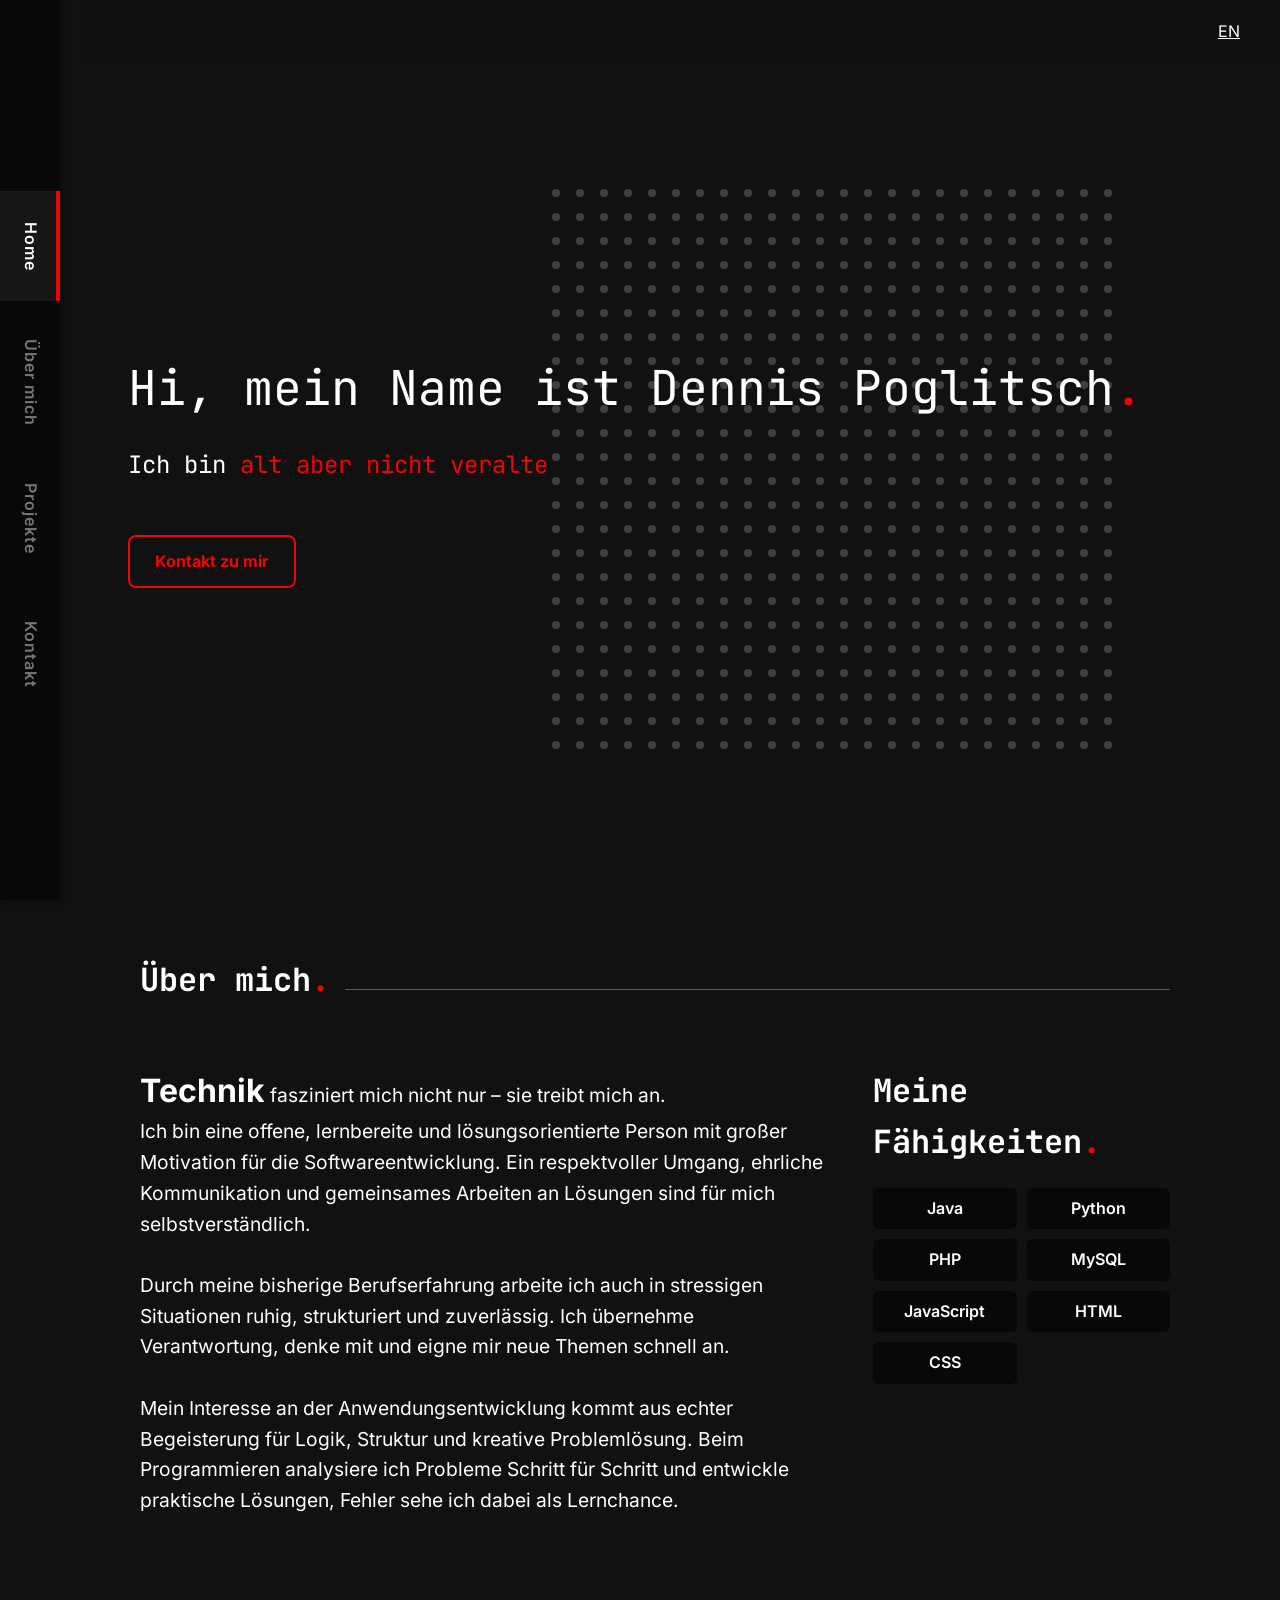
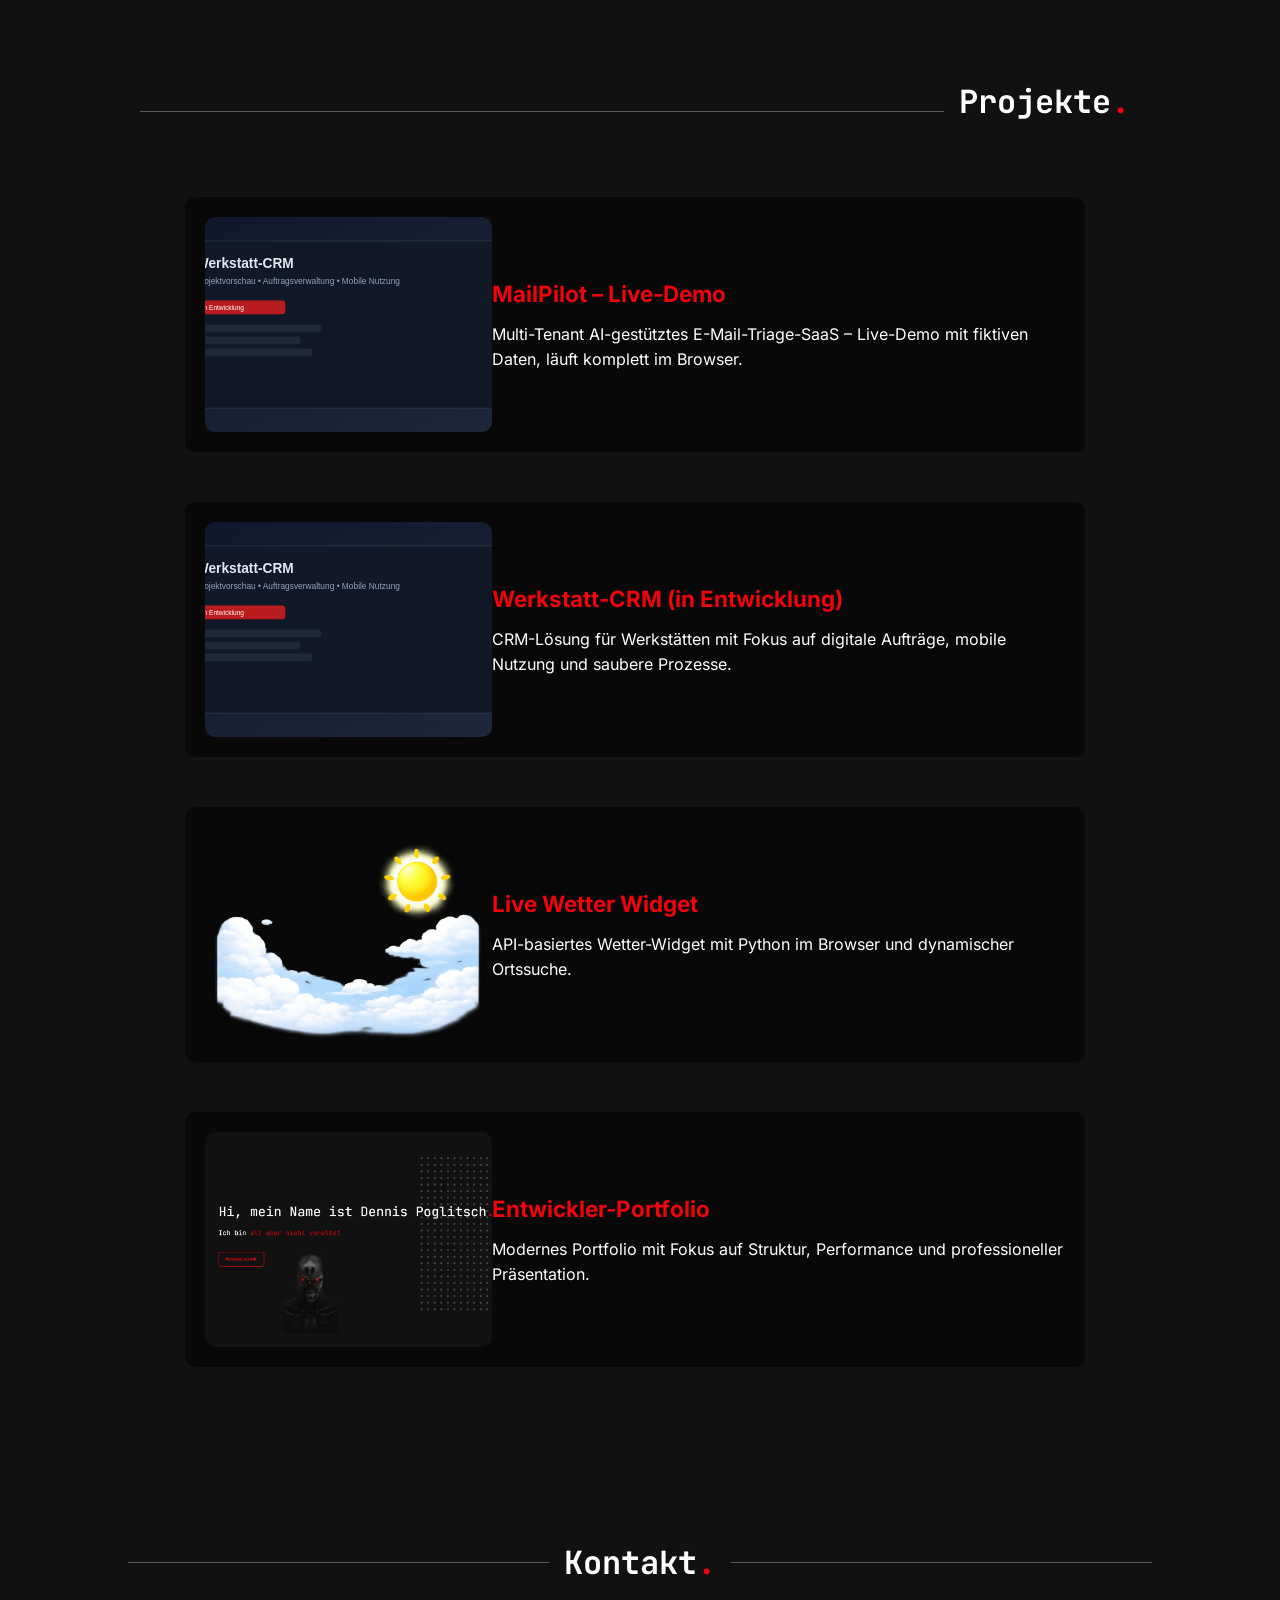
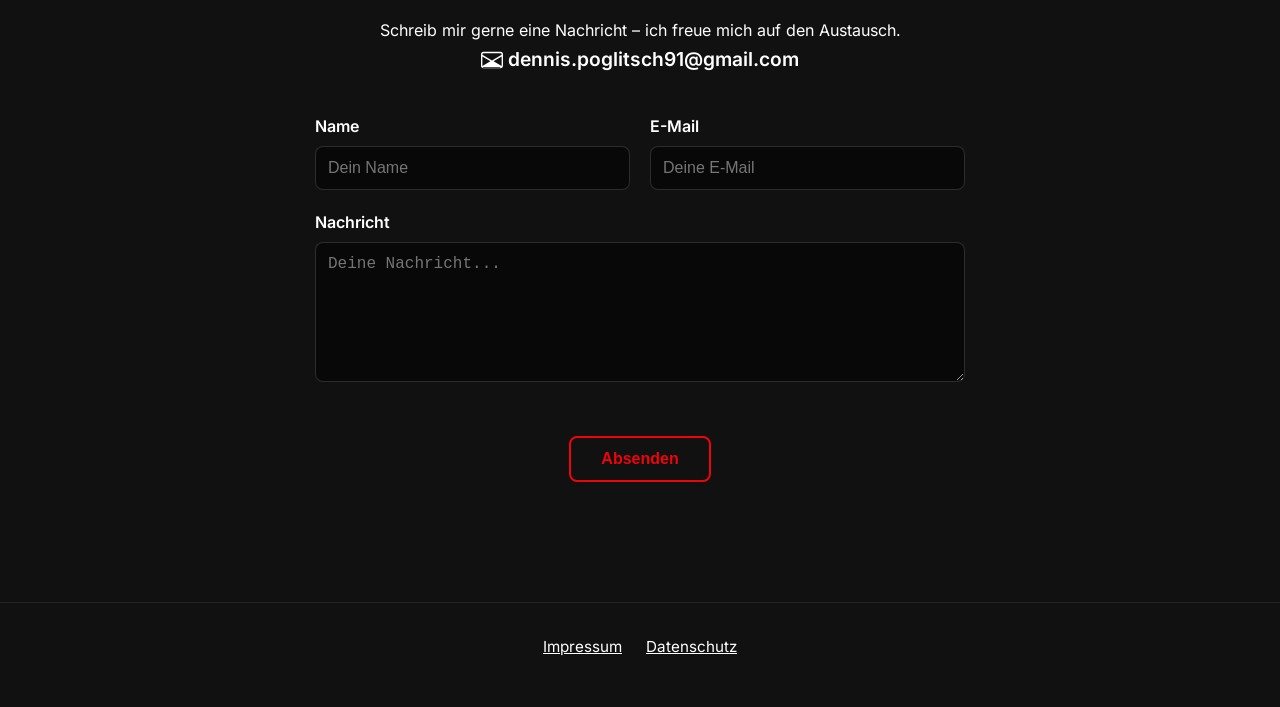
==== index.html @ 295cc100 "Slice 8: Modal-Layout vereinheitlicht" ====
<!DOCTYPE html>
<!-- 🌍 DOCTYPE: Sagt dem Browser "das ist HTML5" -->

<html lang="de">
<!-- lang="de" = Diese Seite ist auf Deutsch (wichtig für Screenreader und SEO) -->

<head>
  <!-- HEAD = Meta-Infos für den Browser (werden nicht angezeigt) -->
  
  <meta charset="UTF-8">
  <!-- charset="UTF-8" = Universal character encoding (supporte alle Sprachen) -->
  
  <meta name="viewport" content="width=device-width, initial-scale=1.0">
  <!-- viewport = responsive Design - Seite passt sich an Bildschirmgröße an -->
  
  <!-- 🎨 CSS STYLESHEET -->
  <link rel="stylesheet" href="style/style.css">
  <!-- Das ist die Haupt-Stylesheet mit Farben, Layout, Animationen -->

  <!-- Performance-Quick-Win: Hero-Bild früh laden (sichtbar above the fold) -->
  <link rel="preload" as="image" href="images/olderbot.webp" type="image/webp">
  
  <!-- 🔤 SCHRIFTEN: Inter + JetBrains Mono werden lokal aus fonts/ geladen
       (@font-face in style/style.css) - kein Abruf bei Google Fonts mehr -->

  <!-- 🐍 PYSCRIPT / PYODIDE: Lädt Python im Browser = weather.py kann hier laufen! -->
  <link rel="stylesheet" href="https://pyscript.net/releases/2024.1.1/core.css">
  <!-- CSS für PyScript UI-Komponenten -->
  
  <script type="module" src="https://pyscript.net/releases/2024.1.1/core.js"></script>
  <!-- Das JavaScript-Framework das Python im Browser kompatibel macht -->
  
  <!-- 📊 GOATCOUNTER: entfernt (Slice D0b) - keine Analytics mehr auf der Seite -->

  <!-- 🌐 PAGE TITLE: Text im Browser-Tab -->
  <title>Dennis Poglitsch | Portfolio</title>
</head>

<body>
  <!-- BODY = der sichtbare Inhalt der Seite -->

  <!-- 📱 NAVIGATIONSLEISTE: Vertikale Navigation mit Links zu Sections -->
  <!-- Jeder Link zeigt auf eine Section mit ID (z.B. #Home → <section id="Home">) -->
  <!-- navObserver.js beobachtet, welche Section gerade sichtbar ist, und färbt den Link rot -->
  <nav class="nav_leiste">
    <a href="#Home" data-i18n="nav-home">Home</a>
    <a href="#Über_mich" data-i18n="nav-about">Über mich</a>
    <a href="#Projekte" data-i18n="nav-projects">Projekte</a>
    <a href="#Kontakt" data-i18n="nav-contact">Kontakt</a>
  </nav>

  <!-- 🎯 MAIN: Der Haupt-Inhalt der Seite -->
  <main>
    <!-- 📋 HEADER: Oben fest (position: fixed) mit optionalen Buttons -->
    <header>
      <div class="header_content">
        <span>
          <!-- Diese Links sind aktuell versteckt (display: none) -->
          <!-- Können später aktiviert werden für GitHub-Link oder Sprachen-Wechsel -->
          <a href="https://github.com/DennisPoglitsch" style="display: none;">Github</a>
          <a id="lang-toggle" href="#">EN</a>
        </span>
      </div>
    </header>

    <!-- 🏠 HOME / HERO SECTION: Start-Seite mit Punkt-Animation, Text und Bild -->
    <section id="Home" class="home_wrapper">
      <!-- Canvas: HTML5-Element für grafische Inhalte -->
      <!-- Hier zeichnet dotgrid.js die interaktiven Punkte und Wellen -->
      <canvas id="dotCanvas" width="600" height="600"></canvas>

      <div class="home_text">
        <!-- Große Überschrift mit reveal-Animation (scroll-Effekt) -->
        <h1 class="reveal">
          <span class="reveal_content">
            <span data-i18n="home-hero">Hi, mein Name ist Dennis Poglitsch</span><span class="punkt_rot">.</span>
            <!-- .punkt_rot = dieser Punkt wird rot eingefärbt mit CSS -->
          </span>
        </h1>

        <!-- Zweite Überschrift mit dynamischem Text (Schreibmaschinen-Effekt) -->
        <h2 class="reveal">
          <span class="reveal_content">
            <span data-i18n="home-prefix">Ich bin </span><span id="typing_text"></span>
            <!-- typing.js schreibt hier verschiedene Wörter rein
                 (alt aber nicht veraltet, Lösungsorientiert, Analytisch, Strukturiert) -->
          </span>
        </h2>

        <!-- Container für Kontakt-Link und Bild -->
        <div id="typing_image_wrapper">
          <!-- Button zum Kontakt-Section springen -->
          <a href="#Kontakt" class="reveal">
            <span class="reveal_content" data-i18n="home-cta">Kontakt zu mir</span>
          </a>

          <!-- Bild: Der Olderbot-Charakter mit Augen-Overlay -->
          <span class="olderbot_container">
            <!-- Haupt-Bild des Olderbot-Characters -->
            <!-- Performance-Quick-Win: WebP statt PNG spart stark Dateigröße bei ähnlicher Qualität -->
            <img id="typing_image" src="images/olderbot.webp" alt="Bild von Olderbot" decoding="async">
            <!-- Overlay für Augen-Animation (wird überlagert) -->
            <img id="olderbot_eyes" src="images/olderbot_augen.png" alt="Bild von Olderbot Augen">
          </span>
        </div>
      </div>
    </section>
    <!-- Über mich Section -->
    <section id="Über_mich" class="über_mich_wrapper">
      <div class="über_mich_inner">
        <div class="über_mich_header_wrapper">
          <h3 class="reveal">
            <span class="reveal_content">
              <span data-i18n="about-header">Über mich</span><span class="punkt_rot">.</span>
            </span>
          </h3>
          <div class="über_mich_line"></div>
        </div>
        <div class="über_mich_text">
          <p class="reveal">
            <span class="reveal_content" data-i18n="about-text">
              <span class="first_word">Technik</span> fasziniert mich nicht nur – sie treibt mich an.<br>
              Ich bin eine offene, lernbereite und lösungsorientierte Person mit großer Motivation für die Softwareentwicklung. 
              Ein respektvoller Umgang, ehrliche Kommunikation und gemeinsames Arbeiten an Lösungen sind für mich selbstverständlich.<br>
              <br>
              Durch meine bisherige Berufserfahrung arbeite ich auch in stressigen Situationen ruhig, strukturiert und zuverlässig. 
              Ich übernehme Verantwortung, denke mit und eigne mir neue Themen schnell an.<br>
              <br>
              Mein Interesse an der Anwendungsentwicklung kommt aus echter Begeisterung für Logik, Struktur und kreative Problemlösung. 
              Beim Programmieren analysiere ich Probleme Schritt für Schritt und entwickle praktische Lösungen, 
              Fehler sehe ich dabei als Lernchance.<br>
              <!--<br>
              Die Ausbildung zum Fachinformatiker für Anwendungsentwicklung ist für mich eine bewusste berufliche Entscheidung. 
              Ich möchte langfristig wachsen, mein Wissen vertiefen und mein Engagement in einem Ausbildungsbetrieb einbringen.-->
            </span>
          </p>
        </div>
        <div class="skills">
          <div class="skills_header">
            <h3><span data-i18n="skills-header">Meine Fähigkeiten</span><span class="punkt_rot">.</span></h3>
          </div>
          <ul>
            <li class="reveal">
              <span class="reveal_content">Java</span>
            </li>
            <li class="reveal">
              <span class="reveal_content">Python</span>
            </li>
            <li class="reveal">
              <span class="reveal_content">PHP</span>
            </li>
            <li class="reveal">
              <span class="reveal_content">MySQL</span>
            </li>
            <li class="reveal">
              <span class="reveal_content">JavaScript</span>
            </li>
            <li class="reveal">
              <span class="reveal_content">HTML</span>
            </li>
            <li class="reveal">
              <span class="reveal_content">CSS</span>
            </li>
          </ul>
        </div>
      </div>
    </section>
    <!-- Projekte Section -->
    <section id="Projekte">
      <div class="projekte_inner">
        <div class="projekte_header_wrapper">
          <h3 class="reveal"><span class="reveal_content"><span data-i18n="projects-header">Projekte</span><span class="punkt_rot">.</span></span></h3>
          <div class="über_mich_line" aria-hidden="true"></div>
        </div>
        <div class="projekte_list_wrapper">
          <div class="projekte_list">
            <!-- MailPilot – AI-gestützte E-Mail-Triage (mit Live-Demo in mailpilot-demo/) -->
            <div class="projekt" data-i18n-desc="project-desc-mailpilot" data-desc="Multi-Tenant AI-gestütztes E-Mail-Triage- und Reply-Drafting-SaaS. Nutzt LLM-Klassifikation und RAG-basierte Antwortgenerierung für intelligentes E-Mail-Management. Live-Demo mit fiktiven Daten (mailpilot-demo/): läuft komplett im Browser, ohne Backend und ohne Server-Anfragen." data-tech="React, Spring Boot, PostgreSQL, OAuth2/IMAP, LLM-Klassifikation, RAG-basierte Antwortgenerierung" data-link="mailpilot-demo/" data-modal-img1="images/mailpilot-demo.webp">
              <div class="projekt_content">
                <div class="reveal">
                  <span class="reveal_content"><img src="images/crm-projekt-placeholder.svg"
                      alt="MailPilot Projektvorschau" width="1280" height="720" loading="lazy" decoding="async"></span>
                </div>
                <div class="projekt_text_wrapper">
                  <h4 class="projekt_titel reveal">
                    <span class="reveal_content" data-i18n="project-mailpilot">MailPilot – Live-Demo</span>
                  </h4>
                  <div class="projekt_beschreibung">
                    <p class="reveal">
                      <span class="reveal_content" data-i18n="project-desc-mailpilot">
                        Multi-Tenant AI-gestütztes E-Mail-Triage-SaaS – Live-Demo mit fiktiven Daten, läuft komplett im Browser.
                      </span>
                    </p>
                  </div>
                </div>
              </div>
            </div>
            
            <!-- Werkstatt-CRM als zweites Projekt -->
            <div class="projekt" data-i18n-desc="project-desc-crm" data-desc="Werkstatt-CRM als reales Praxisprojekt: digitale Auftragserfassung per PDF/Excel, strukturierte Verwaltung von Kunden- und Auftragsdaten, mobil nutzbares Interface und vorbereitete Monitoring-Bausteine für den Betrieb. Geplant mit Java-Backend und auf skalierbarem Hosting-Setup ausgelegt." data-tech="Java, Spring Boot, REST API, SQL, Monitoring, Responsive UI" data-link="" data-modal-img1="images/crm-projekt-placeholder.svg">
              <div class="projekt_content">
                <div class="reveal">
                  <span class="reveal_content"><img src="images/crm-projekt-placeholder.svg"
                      alt="Werkstatt-CRM Projektvorschau"></span>
                </div>
                <div class="projekt_text_wrapper">
                  <h4 class="projekt_titel reveal">
                    <span class="reveal_content" data-i18n="project-crm">Werkstatt-CRM (in Entwicklung)</span>
                  </h4>
                  <div class="projekt_beschreibung">
                    <p class="reveal">
                      <span class="reveal_content" data-i18n="project-desc-crm">
                        CRM-Lösung für Werkstätten mit Fokus auf digitale Aufträge, mobile Nutzung und saubere Prozesse.
                      </span>
                    </p>
                  </div>
                </div>
              </div>
            </div>
            
            <!-- Live Wetter Widget als drittes Projekt -->
            <div class="projekt" data-i18n-desc="project-desc-weather" data-desc="Live-Wetter-Widget mit Python im Browser über PyScript. Wetterdaten werden live über die Open-Meteo APIs (Geocoding + Forecast) geladen und direkt im Modal aktualisiert. Zusätzlich kann der Standort dynamisch gesucht werden, ohne die Seite neu zu laden." data-tech="Python, PyScript, Open-Meteo API, HTML, CSS" data-link="https://open-meteo.com/" data-project="weather" data-modal-img1="images/wetter.webp">
              <div class="projekt_content">
                <div class="reveal">
                  <span class="reveal_content"><img src="images/wetter.webp"
                      alt="Wetter Widget Projekt Screenshot" width="1024" height="1024" loading="lazy" decoding="async"></span>
                </div>
                <div class="projekt_text_wrapper">
                  <h4 class="projekt_titel reveal">
                    <span class="reveal_content" data-i18n="project-weather">Live Wetter Widget</span>
                  </h4>
                  <div class="projekt_beschreibung">
                    <p class="reveal">
                      <span class="reveal_content" data-i18n="project-desc-weather">
                        API-basiertes Wetter-Widget mit Python im Browser und dynamischer Ortssuche.
                      </span>
                    </p>
                  </div>
                </div>
              </div>
            </div>
            
            <!-- Interaktives Portfolio als viertes Projekt -->
            <div class="projekt" data-i18n-desc="project-desc-portfolio" data-desc="Interaktives Entwickler-Portfolio mit klarem Fokus auf Performance, Lesbarkeit und Benutzerführung. Umgesetzt mit modularer Frontend-Architektur, Canvas-Animationen, Scroll-Observer und dynamischem Projekt-Modal. Das Kontaktformular läuft über EmailJS inklusive Spam-Schutz." data-tech="HTML, CSS, JavaScript, EmailJS, UX" data-link="stoerni.github.io" data-modal-img1="images/portfolio.webp">
              <div class="projekt_content">
                <div class="reveal">
                  <span class="reveal_content"><img src="images/portfolio.webp"
                      alt="Entwickler-Portfolio Screenshot" width="1082" height="786" loading="lazy" decoding="async"></span>
                </div>
                <div class="projekt_text_wrapper">
                  <h4 class="projekt_titel reveal">
                    <span class="reveal_content" data-i18n="project-portfolio">Entwickler-Portfolio</span>
                  </h4>
                  <div class="projekt_beschreibung">
                    <p class="reveal">
                      <span class="reveal_content" data-i18n="project-desc-portfolio">
                        Modernes Portfolio mit Fokus auf Struktur, Performance und professioneller Präsentation.
                      </span>
                    </p>
                  </div>
                </div>
              </div>
            </div>
            <!-- Weitere Projekte -->
          </div>
        </div>
      </div>
    </section>
    <!-- Kontakt Section -->
    <section id="Kontakt">
      <div class="kontakt_container">
        <div class="kontakt_header_wrapper">
          <div class="kontakt_line"></div>
          <h3 class="reveal">
            <span class="reveal_content">
              <span data-i18n="contact-header">Kontakt</span><span class="punkt_rot">.</span>
            </span>
          </h3>
          <div class="kontakt_line"></div>
        </div>
        <p class="kontakt_intro reveal">
          <span class="reveal_content" data-i18n="contact-intro">
            Schreib mir gerne eine Nachricht – ich freue mich auf den Austausch.
          </span>
        </p>
        <!-- Email mit Briefsymbol via svg -->
        <div class="reveal">
          <p class="kontakt_email">
            <span class="reveal_content">
              <svg class="email_icon" xmlns="http://www.w3.org/2000/svg" width="22" height="22" fill="currentColor"
                viewBox="0 0 16 16">
                <path
                  d="M0 4a2 2 0 0 1 2-2h12a2 2 0 0 1 2 2v8a2 2 0 0 1-2 2H2a2 2 0 0 1-2-2V4zm2-1a1 1 0 0 0-1 1v.217l7 4.2 7-4.2V4a1 1 0 0 0-1-1H2zm13 2.383l-5.857 3.514L15 12.383V5.383zM1 5.383v7l5.857-3.486L1 5.383zM14.667 13H1.333a.667.667 0 0 0 .667.667h11.334a.667.667 0 0 0 .667-.667z" />
              </svg>
              <a href="mailto:dennis.poglitsch91@gmail.com">dennis.poglitsch91@gmail.com</a>
            </span>
          </p>
        </div>
        <!-- Kontaktformular -->
        <form class="kontakt_formular">
          <div class="honeypot_wrapper">
            <label for="website">Website</label>
            <input type="text" id="website" name="website" tabindex="-1" autocomplete="off">
          </div>
          <div class="formular_reihe">
            <div class="formular_gruppe">
              <label class="reveal" for="kontakt_name"><span class="reveal_content" data-i18n="contact-label-name">Name</span></label>
              <div class="reveal">
                <span class="reveal_content"><input type="text" id="kontakt_name" name="name" autocomplete="name" placeholder="Dein Name" data-i18n-placeholder="contact-placeholder-name"
                    required></span>
              </div>
            </div>
            <div class="formular_gruppe">
              <label class="reveal" for="kontakt_email"><span class="reveal_content" data-i18n="contact-label-email">E-Mail</span></label>
              <div class="reveal">
                <span class="reveal_content"><input type="email" id="kontakt_email" name="email" autocomplete="email"
                    placeholder="Deine E-Mail" data-i18n-placeholder="contact-placeholder-email" required></span>
              </div>
            </div>
          </div>
          <div class="formular_gruppe">
            <label class="reveal" for="kontakt_nachricht"><span class="reveal_content" data-i18n="contact-label-message">Nachricht</span></label>
            <div class="reveal">
              <span class="reveal_content"><textarea id="kontakt_nachricht" name="message"
                  placeholder="Deine Nachricht..." data-i18n-placeholder="contact-placeholder-message" required></textarea></span>
            </div>
            <!-- Erfolgsmeldung dynamisch per JavaScript gesetzt bei änderung der Fehlermeldung liest dies der Screenreader vor -->
            <p class="kontakt_status" aria-live="polite"></p>
          </div>
          <div class="reveal">
            <span class="reveal_content"><button type="submit" class="kontakt_button" data-i18n="contact-submit">Absenden</button></span>
          </div>
        </form>
      </div>
    </section>
  </main>

  <!-- 🔗 FOOTER: Links zu den Rechtsseiten (Impressum / Datenschutz) -->
  <footer class="site_footer">
    <a href="impressum.html" data-i18n="footer-imprint">Impressum</a>
    <a href="datenschutz.html" data-i18n="footer-privacy">Datenschutz</a>
  </footer>

  <!-- 🎬 MODAL: Popup-Fenster für Projekt-Details -->
  <!-- Wird von modal.js geöffnet/geschlossen wenn Projekte geklickt werden -->
  <div id="projectModal" class="modal" aria-hidden="true">
    <!-- Schwarzer Hintergrund (Backdrop) - kann geklickt werden zum Schließen -->
    <div class="modal_backdrop" data-modal-close></div>

    <!-- Der eigentliche Modal-Inhalt (Popup-Box) -->
    <div class="modal_content" role="dialog" aria-modal="true" aria-labelledby="modalTitle">
      <!-- Close-Button mit × Symbol -->
      <button class="modal_close" aria-label="Schließen" data-modal-close data-i18n-aria-label="modal-close">×</button>

      <!-- Projekt-Titel (wird von modal.js dynamisch gesetzt) -->
      <h3 id="modalTitle" data-i18n="modal-title-fallback">Titel</h3>

      <!-- Bild-Galerie (mehrere Projekt-Bilder) -->
      <div id="modalGallery" class="modal_gallery"></div>
      <!-- modal.js füllt das mit Bildern basierend auf data-Attributen der Projekt-Cards -->

      <!-- 🌤️ Wetter-Widget (nur sichtbar für Weather-Projekt!) -->
      <div id="weather_container" style="display:none;"></div>
      <!-- modal.js zeigt diesen Container nur wenn project="weather" ist -->
      <!-- weather.py füllt das mit einem Live-Wetter-Widget mit Suche -->

      <!-- Projekt-Beschreibung -->
      <p id="modalDesc" data-i18n="modal-desc-fallback">Beschreibung</p>

      <!-- Tech-Badges (z.B. "HTML", "CSS", "JavaScript") -->
      <div id="modalTech" class="modal_tech" aria-hidden="true"></div>
      <!-- modal.js erzeugt die einzelnen Tech-Badges basierend auf data-tech Attribut -->

      <!-- Links / Aktionen (z.B. "Live ansehen" Button) -->
      <div id="modalLinks" class="modal_links" aria-hidden="true"></div>
      <!-- modal.js erstellt hier den externen Link-Button basierend auf data-link Attribut -->
    </div>
  </div>
  <!-- 📧 EMAILJS LIBRARY: Für das Kontaktformular ohne eigenen Email-Server -->
  <!-- EmailJS ermöglicht es, dass Emails direkt vom Browser versendet werden -->
  <!-- Ohne EmailJS müsste man einen eigenen Server bauen -->
  <!-- EmailJS v4 (Browser SDK) - LOKAL ausgeliefert statt über jsDelivr/CDN.
       Version: @emailjs/browser 4.4.1 (dist/email.min.js)
       Lizenz: BSD 3-Clause -> js/vendor/emailjs-LICENSE.txt
       Update: npm pack @emailjs/browser@<version> und dist/email.min.js ersetzen -->
  <script src="js/vendor/email.min.js"></script>
  
  <!-- 🚀 MAIN.JS EINBINDEN: Das ist das Koordinations-Zentrum! -->
  <!-- type="module" = ES6 Modules (modernes JavaScript mit import/export) -->
  <!-- Alle anderen JS-Dateien werden von main.js importiert und koordiniert -->
  <script src="js/main.js" type="module"></script>
  
  <!-- 🐍 WEATHER.PY EINBINDEN: Python-Code der im Browser lädt und läuft -->
  <!-- <py-script> = PyScript-Tag zum Laden von Python-Dateien -->
  <!-- Dadurch kann weather.py die Funktion loadWeatherFromPython bereitstellen -->
  <py-script src="python/weather.py"></py-script>
</body>

</html>
---- style/style.css ----
/* =========================================================
   🔤 SCHRIFTEN (lokal gehostet, kein Google-Fonts-Abruf)
   Quelle: @fontsource/inter 5.3.0 + @fontsource/jetbrains-mono 5.3.0
   (npm-Pakete nur zum Herunterladen, keine Build-Toolchain im Projekt)
   Zeichensatz: latin (deckt deutsche Umlaute ä ö ü ß und € ab)
   Lizenz: SIL Open Font License 1.1 -> fonts/OFL-Inter.txt,
           fonts/OFL-JetBrainsMono.txt
   ========================================================= */

/* Inter = lesbare Schrift für Haupt-Text (Gewichte 300/400/600/700) */
@font-face {
  font-family: 'Inter';
  font-style: normal;
  font-display: swap;
  font-weight: 300;
  src: url(../fonts/inter-latin-300-normal.woff2) format('woff2');
  unicode-range: U+0000-00FF, U+0131, U+0152-0153, U+02BB-02BC, U+02C6, U+02DA, U+02DC, U+0304, U+0308, U+0329, U+2000-206F, U+20AC, U+2122, U+2191, U+2193, U+2212, U+2215, U+FEFF, U+FFFD;
}

@font-face {
  font-family: 'Inter';
  font-style: normal;
  font-display: swap;
  font-weight: 400;
  src: url(../fonts/inter-latin-400-normal.woff2) format('woff2');
  unicode-range: U+0000-00FF, U+0131, U+0152-0153, U+02BB-02BC, U+02C6, U+02DA, U+02DC, U+0304, U+0308, U+0329, U+2000-206F, U+20AC, U+2122, U+2191, U+2193, U+2212, U+2215, U+FEFF, U+FFFD;
}

@font-face {
  font-family: 'Inter';
  font-style: normal;
  font-display: swap;
  font-weight: 600;
  src: url(../fonts/inter-latin-600-normal.woff2) format('woff2');
  unicode-range: U+0000-00FF, U+0131, U+0152-0153, U+02BB-02BC, U+02C6, U+02DA, U+02DC, U+0304, U+0308, U+0329, U+2000-206F, U+20AC, U+2122, U+2191, U+2193, U+2212, U+2215, U+FEFF, U+FFFD;
}

@font-face {
  font-family: 'Inter';
  font-style: normal;
  font-display: swap;
  font-weight: 700;
  src: url(../fonts/inter-latin-700-normal.woff2) format('woff2');
  unicode-range: U+0000-00FF, U+0131, U+0152-0153, U+02BB-02BC, U+02C6, U+02DA, U+02DC, U+0304, U+0308, U+0329, U+2000-206F, U+20AC, U+2122, U+2191, U+2193, U+2212, U+2215, U+FEFF, U+FFFD;
}

/* JetBrains Mono = Monospace-Font für Code-Look (Gewichte 300/400/600/700) */
@font-face {
  font-family: 'JetBrains Mono';
  font-style: normal;
  font-display: swap;
  font-weight: 300;
  src: url(../fonts/jetbrains-mono-latin-300-normal.woff2) format('woff2');
  unicode-range: U+0000-00FF, U+0131, U+0152-0153, U+02BB-02BC, U+02C6, U+02DA, U+02DC, U+0304, U+0308, U+0329, U+2000-206F, U+20AC, U+2122, U+2191, U+2193, U+2212, U+2215, U+FEFF, U+FFFD;
}

@font-face {
  font-family: 'JetBrains Mono';
  font-style: normal;
  font-display: swap;
  font-weight: 400;
  src: url(../fonts/jetbrains-mono-latin-400-normal.woff2) format('woff2');
  unicode-range: U+0000-00FF, U+0131, U+0152-0153, U+02BB-02BC, U+02C6, U+02DA, U+02DC, U+0304, U+0308, U+0329, U+2000-206F, U+20AC, U+2122, U+2191, U+2193, U+2212, U+2215, U+FEFF, U+FFFD;
}

@font-face {
  font-family: 'JetBrains Mono';
  font-style: normal;
  font-display: swap;
  font-weight: 600;
  src: url(../fonts/jetbrains-mono-latin-600-normal.woff2) format('woff2');
  unicode-range: U+0000-00FF, U+0131, U+0152-0153, U+02BB-02BC, U+02C6, U+02DA, U+02DC, U+0304, U+0308, U+0329, U+2000-206F, U+20AC, U+2122, U+2191, U+2193, U+2212, U+2215, U+FEFF, U+FFFD;
}

@font-face {
  font-family: 'JetBrains Mono';
  font-style: normal;
  font-display: swap;
  font-weight: 700;
  src: url(../fonts/jetbrains-mono-latin-700-normal.woff2) format('woff2');
  unicode-range: U+0000-00FF, U+0131, U+0152-0153, U+02BB-02BC, U+02C6, U+02DA, U+02DC, U+0304, U+0308, U+0329, U+2000-206F, U+20AC, U+2122, U+2191, U+2193, U+2212, U+2215, U+FEFF, U+FFFD;
}

/* =========================================================
   🔄 RESET: Alle HTML-Elemente zurücksetzen
   
   Warum? Browser haben Standard-Margin/Padding die oft störend sind.
   Mit RESET fangen wir sauber an mit margin=0, padding=0
   ========================================================= */

* {
  /* * = ALLE HTML-Elemente (universeller Selector) */
  
  margin: 0;
  /* Außenabstand entfernen (Abstand zu anderen Elementen) */
  
  padding: 0;
  /* Innenabstand entfernen (Abstand zwischen Rand und Inhalt) */
  
  box-sizing: border-box;
  /* width = INKLUSIVE Border + Padding (nicht extra groß) */
  /* Das macht Layout berechenbar */
}

/* 🖱️ SELECTION: Wenn Text markiert (mit Maus gezogen) wird */
::selection,
::-moz-selection {
  /* ::selection = Standard, ::-moz-selection = nur Firefox */
  
  background: var(--color_accent);
  /* Hintergrund-Farbe = rot (--color_accent) */
  
  color: #ffffff;
  /* Text-Farbe = weiß */ 
}

/* =========================================================
   💾 CSS-VARIABLEN (Custom Properties)
   
   Diese Werte werden überall verwendet - so änderst du schnell z.B. alle Farben!
   Statt Farbe "rgba(238,4,10,1)" überall zu schreiben, schreibt man einfach var(--color_accent)
   ========================================================= */

:root {
  /* :root = "Dokumenten-Wurzel" (das oberste CSS-Element) */
  /* Variablen hier sind GLOBAL verfügbar für die ganze Seite */

  /* 🔤 FONTS */
  --font_body: 'Inter', sans-serif;
  /* Für Body-Text: Inter Font (lesbar, modern) */
  
  --font_heading: 'JetBrains Mono', monospace;
  /* Für Überschriften: JetBrains Mono (Code-Look, monospace = alle Buchstaben gleich breit) */

  /* 🎨 FARBEN */
  --color_accent: rgba(238, 4, 10, 1);
  /* Akzent-Farbe = ROT - wird überall für Highlights verwendet */
  /* rgba(238, 4, 10, 1) = RGB Rot (238,4,10) + Alpha 1 = volle Sichtbarkeit */

  --color_text: #ffffff;
  /* Standard-Text-Farbe = WEISS */

  --color_bg: rgba(17, 17, 17, 1);
  /* Hintergrund-Farbe = fast schwarz (dunkelgrau #111111) */

  --color_nav: rgba(8, 8, 8, 1);
  /* Navigation + Element-Hintergründe = noch dunkler (#080808) */
}

/* =========================================================
   🎯 GRUNDLAYOUT: Standard-Einstellungen für das ganze Layout
   ========================================================= */

body {
  /* <body> = das oberste sichtbare Element */
  
  font-family: var(--font_body);
  /* Schrift überall = Inter Font (definiert in :root) */
  
  background-color: var(--color_bg);
  /* Hintergrund = dunkelgrau (#111111) */
  
  color: var(--color_text);
  /* Standard Text-Farbe = Weiß */
  
  line-height: 1.6;
  /* Zeilenabstand = 1.6 * Schriftgröße = luftig, lesbar */
  /* 1.0 = eng, 2.0 = sehr luftig */
}

/* 🏷️ ALLE ÜBERSCHRIFTEN */
h1,
h2,
h3 {
  /* Diese Regel gilt für alle h1, h2, h3 Tags */
  
  font-family: var(--font_heading);
  /* Überschriften in Monospace-Font (Code-Look) */
  
  margin-bottom: 20px;
  /* 20px Abstand UNTER der Überschrift (zu nächstem Element) */
}

/* 📌 H1: Größte Überschrift */
h1 {
  font-size: 3rem;
  /* 3rem = 3*16px = 48px Schriftgröße (sehr groß für Hero-Titel) */
  /* rem = relative size (immer relativ zu root font-size) */
}

/* 📌 H2: Mittlere Überschrift (mit roter Akzent-Farbe) */
h2 {
  font-size: 1.5rem;
  /* 1.5rem = 24px Schriftgröße */
  
  color: var(--color_accent);
  /* Farbe = ROT */
}

/* 📌 H3: Kleine Überschrift */
h3 {
  font-size: 2rem;
  /* 2rem = 32px Schriftgröße */
  
  display: inline-block;
  /* inline-block = nimmt nur so viel Breite wie nötig (nicht ganze Zeile) */
  /* So können wir daneben eine Linie zeichnen */
}

/* =========================================================
   📱 NAVIGATION: Vertikale Menü-Leiste auf der linken Seite
   ========================================================= */

.nav_leiste {
  /* Die Haupt-Navigation Container */
  
  position: fixed;
  /* fixed = immer an gleicher Position (auch beim Scrollen sichtbar) */
  
  inset: 0 auto 0 0;
  /* Top=0, Right=auto, Bottom=0, Left=0 = linke Seite (ganzer Bildschirm Höhe) */
  
  width: 60px;
  /* Breite der Nav-Leiste = 60 Pixel breit */
  
  background: rgba(8, 8, 8, 0.9);
  /* Fast schwarzer Hintergrund, etwas transparent (0.9 = 90% opak) */
  
  padding: 20px 0;
  /* 20px Abstand oben/unten, 0px links/rechts */
  
  display: flex;
  justify-content: center;
  /* flex + justify-content = Inhalt zentriert (horizontal) */
  
  z-index: 150;
  /* Z-Index = Ebene (150 = über dem Inhalt, aber unter Modal) */
  /* Höhere Zahl = weiter vorne */
  
  box-shadow: 2px 0 8px rgba(0, 0, 0, 0.45);
  /* Schatten: 2px rechts, 0px unten, 8px blur, schwarze Farbe */
  /* Das gibt der Nav Tiefe */
}

/* 📋 NAV Container */
nav {
  /* Das <nav> Element */
  
  display: flex;
  flex-direction: column;
  /* Flex-Richtung = vertikal (oben/unten) statt horizontal */
  
  gap: 26px;
  /* Abstand zwischen den Links = 26 Pixel */
  /* "gap" ist viel besser als margin! */
  
  width: 100%;
}

/* 🔗 NAV Links (Home, Über mich, Projekte, Kontakt) */
nav a {
  /* Jeder Link in der Navigation */
  
  writing-mode: vertical-rl;
  /* vertical-rl = Text wird vertikal geschrieben, von rechts nach links */
  /* Das ist warum die Text "Home" vertikal aussehen! */
  
  color: rgba(255, 255, 255, 0.45);
  /* Weiß, aber nur 45% sichtbar = sehr fade, subtil */
  
  text-decoration: none;
  /* Kein Underline wie normale Links */
  
  font-weight: 600;
  /* 600 = semi-bold (nicht fett, aber dicker als normal) */
  
  letter-spacing: 1px;
  /* Buchstaben-Abstand = 1 Pixel (wirkt "gespacer") */
  
  padding: 10px 6px;
  /* Inneabstand: 10px oben/unten, 6px links/rechts */
  
  height: 110px;
  /* Höhe = 110px (damit der Link größer ist) */
  
  display: flex;
  align-items: center;
  justify-content: center;
  /* Flex = Text wird in der Mitte des Platzes positioniert */
  
  transition: color 0.22s, background 0.22s;
  /* Transition = Farb-Änderung soll 0.22s dauern (nicht instant) */
  /* Macht die Hover-Effekte smooth */
}

/* 🎯 NAV Hover + Active (wenn Maus drüber / Section sichtbar) */
nav a:hover,
nav a.active {
  /* Wenn Maus über Link (hover) ODER navObserver setzt die .active Klasse */
  
  color: var(--color_text);
  /* Farbe wird zu vollständig weiß (nicht mehr fade) */
  
  background: rgba(255, 255, 255, 0.04);
  /* Hintergrund wird leicht heller (weiß mit 4% opacity) */
  
  box-shadow: inset -4px 0 0 var(--color_accent);
  /* inset = innere Schatten (nicht außen) */
  /* -4px 0 0 = 4px LINKS ein rotes Linie, 0px unten, 0px blur */
  /* Das ist die rote Markierung! */
}

/* 🟥 NAV Active: Noch etwas heller Background */
nav a.active {
  /* Nur wenn .active Klasse gesetzt ist */
  
  background: rgba(255, 255, 255, 0.06);
  /* Ein Tick heller als hover (6% statt 4%) */
}

/* =========================================================
   📋 HEADER – "Glass Morphism" Design
   
   Das ist die obere Leiste (oben fest, halb-transparent mit Blur)
   ========================================================= */

header {
  /* Das <header> Element = die Top-Leiste */
  
  position: fixed;
  /* fixed = bleibt oben auch beim Scrollen */
  
  top: 0;
  left: 80px;
  /* Top-Links Position: 0px oben, 80px von links
     (80px weil die Nav-Leiste 60px breit ist + margin) */
  
  width: calc(100% - 80px);
  /* Breite = Fenster-Breite MINUS 80px (für die Nav-Leiste Platz machen) */
  /* calc() = CSS kann damit rechnen */
  
  height: 64px;
  /* Höhe = 64px */
  
  padding: 0 40px;
  /* 0px oben/unten, 40px links/rechts Innenabstand */
  
  display: flex;
  align-items: center;
  /* flex + align-items = vertikale Zentrierung */
  
  background: rgba(17, 17, 17, 0.8);
  /* Dunkler Hintergrund, 80% opak (20% transparent) */
  /* das erlaubt Durchsicht */
  
  backdrop-filter: blur(10px);
  /* 🔑 GLASS MORPHISM: Alles hinter dem Header wird 10px gebluixt */
  /* Dieser Effekt sieht modern und elegant aus! */
  
  z-index: 200;
  /* z-index 200 = über Navigation (150), aber unter Modals (1200) */
}

/* 📌 Header Innhalts-Container */
.header_content {
  width: 100%;
}

/* 📌 Header Span (für die Buttons) */
.header_content span {
  display: flex;
  justify-content: flex-end;
  /* flex-end = Buttons werden nach RECHTS sichtbar */
  
  gap: 20px;
  /* Abstand zwischen den Buttons */
}

/* 🔗 Header Links (GitHub, EN|DE) */
.header_content a {
  color: var(--color_text);
  transition: color 0.3s;
  /* Farbe-Änderung dauert 0.3 Sekunden */
}

.header_content a:hover {
  /* Wenn Maus über Link */
  color: var(--color_accent);
  /* Farbe wird ROT */
}

/* =========================================================
   📄 SECTIONS: Standard-Layout für Haupt-Bereiche
   ========================================================= */

main {
  /* Das <main> Element (der Haupt-Inhalt) */
  padding-top: 64px;
  /* 64px Abstand oben = Platz für den festen Header */
}

section {
  /* Jede <section> (Home, Über mich, Projekte, Kontakt) */
  padding: 80px 10%;
  /* 80px oben/unten, 10% Breite links/rechts (responsive Padding) */
  /* 10% = die Seite wird auf breitem Bildschirm schmaler (nicht edge-to-edge) */
}

/* =========================================================
   🏠 HOME / HERO SECTION: Die Start-Seite mit großem Impact
   ========================================================= */

#Home {
  /* Das Home-Section */
  
  position: relative;
  /* position: relative = ermöglicht z-index bei Kinder-Elementen */
  
  min-height: 90vh;
  /* Mindest-Höhe = 90% der Fenster-Höhe (viewport height = vh) */
  /* Damit füllt Home immer den ganzen Bildschirm */
  
  overflow: hidden;
  /* Alles was überlädt wird versteckt (z.B. Canvas außerhalb) */
  
  padding-top: 80px;
  /* Zusätzliche 80px oben (neben dem Standard-Section Padding) */
  
  scroll-margin-top: 100px;
  /* Wenn man per link zu #Home springt, 100px Puffer lassen (nicht unter Header kleben) */
}

/* 📐 Home Wrapper: Flex-Layout mit Canvas + Text */
.home_wrapper {
  display: flex;
  align-items: center;
  /* flex + align-items = Elemente vertikal zentriert */
  
  position: relative;
}

/* 📝 Home Text: Die linke Seite mit h1, h2, Link */
.home_text {
  margin: 0;
  transform: none;
  position: relative;
  z-index: 2;
  /* z-index 2 = über dem Canvas (z-index 1) */
  
  animation: heroFadeUp 0.8s ease-out forwards;
  /* Animation: 0.8s Duration, ease-out, forwards (bleibt am Ende) */
  /* Die Animation ist "heroFadeUp" definiert unten */
  
  pointer-events: none;
  /* Dieser Container selbst ist nicht klickbar */
}

/* 📌 H1 in Home */
.home_text h1 {
  white-space: nowrap;
  /* Text bricht nicht um (bleibt in einer Zeile, oder scrollt) */
  
  font-weight: normal;
  /* Nicht fett (normal = 400 weight) */
}

/* 📌 H2 in Home */
.home_text h2 {
  font-weight: normal;
  color: var(--color_text);
  /* Weiß statt rot (überschreibt default h2 color) */
}

/* 🔗 Kontakt-Button in Home */
.home_text a {
  margin-top: 30px;
  /* Abstand oben = 30px */
  
  display: inline-block;
  /* inline-block = Button passt zu Text, nicht ganze Zeile */
  
  color: var(--color_accent);
  /* Text-Farbe = ROT */
  
  border: 2px solid var(--color_accent);
  /* 2px roter Border */
  
  padding: 12px 25px;
  /* Innenabstand: 12px oben/unten, 25px links/rechts */
  
  border-radius: 8px;
  /* 8px abgerundete Ecken */
  
  text-decoration: none;
  /* Kein Underline */
  
  font-weight: bold;
  
  transition: background 0.3s, color 0.3s;
  /* Hover-Effekt wird 0.3s animiert */
  
  pointer-events: auto;
  /* DIESER Button ist klickbar (im Gegensatz zu .home_text) */
}

.home_text a:hover {
  /* Wenn Maus über Button */
  
  background: var(--color_accent);
  /* Hintergrund wird ROT */
  
  color: var(--color_text);
  /* Text wird WEISS */
  /* Das "inverse" der normalen Farben */
}

/* =========================================================
   🎨 DOT GRID CANVAS & TYPING TEXT: Die rechte Seite der Hero
   ========================================================= */

#dotCanvas {
  /* Das <canvas> Element wo dotgrid.js zeichnet */
  
  position: absolute;
  /* absolute = wird relativ zu .home_wrapper positioniert */
  
  width: 600px;
  height: 600px;
  
  top: 50%;
  left: 65%;
  /* Positionierung im Zentrum (50% oben/unten Mitte) */
  
  transform: translate(-50%, -50%);
  /* translate(-50%, -50%) = verschiebt Element um Hälfte seiner Größe zurück */
  /* Damit ist das Element GENAU zentriert (nicht die linke Kante) */
  
  z-index: 1;
  /* Unter dem Text (z-index 2), aber über dem Hintergrund */
}

/* 🔤 Dynamischer Text (die Wörter die typing.js einschreibt) */
#typing_text {
  color: var(--color_accent);
  /* ROT einfärben */
}

/* 🤖 Olderbot Character Container */
.olderbot_container {
  position: absolute;
  left: 140%;
  /* Sehr weit rechts positionieren */
  
  top: 30%;
  /* 30% von oben */
  
  width: 200px;
  height: auto;
}

/* 🖼️ Bilder im olderbot_container (Augen-Overlay + Haupt-Bild) */
.olderbot_container img {
  position: absolute;
  /* absolute = überlagern sich (beide an gleicher Position) */
  
  inset: 0;
  /* Top=0, Right=0, Bottom=0, Left=0 = füllt den ganzen Container */
  /* Dadurch sind beide Bilder EXAKT deckungsgleich */
  
  width: 100%;
  height: auto;
}

/* 👁️ Augen-Bild (das Overlay) */
#olderbot_eyes {
  opacity: 0;
  /* 0 = unsichtbar am Anfang */
  
  filter: brightness(2) drop-shadow(0 0 6px rgba(255, 0, 0, 0.6));
  /* brightness(2) = 2x heller (Glow-Effekt) */
  /* drop-shadow = Schatten (Glow) um die Augen */
  
  transform: translateY(14px) scale(0.95);
  /* 14px runter, 95% Größe (etwas kleiner) */
  
  filter: drop-shadow(0 0 6px #ff2a2a) drop-shadow(0 0 14px #ff0000);
  /* Doppelte Glow-Filter: inner rot + outer rot (Stapel-Effekt) */
}

/* 📦 Image Wrapper (Button + Bild nebeneinander) */
#typing_image_wrapper {
  position: relative;
  
  display: inline-flex;
  /* flex = Elemente nebeneinander */
  /* inline-flex = nimmt nur nötige Breite */
  
  align-items: center;
  /* Vertikal zentrieren */
  
  gap: 12px;
  /* 12px Abstand zwischen Button und Bild */
}

#typing_image_wrapper a {
  display: inline-block;
  /* Damit flex Layout funktioniert richtig */
}

/* 🖼️ Typing-Bild (das Olderbot-Bild) */
#typing_image {
  width: 100%;
  height: auto;
  
  opacity: 0;
  /* 0 = unsichtbar am Start */
  
  transform: translateY(14px) scale(0.95);
  /* 14px runter, 95% klein = will appear animations kommt von unten */
  
  transition:
    opacity 0.9s cubic-bezier(.22, .61, .36, 1),
    transform 0.9s cubic-bezier(.22, .61, .36, 1);
  /* 0.9s Animation für Opacity + Transform */
  /* cubic-bezier = custom Easing-Kurve (smooth, nicht linear) */
}

#typing_image.show {
  /* Wenn typing.js die .show Klasse hinzufügt */
  
  opacity: 0.4;
  /* 40% sichtbar (nicht ganz opak) */
  
  transform: translateY(0) scale(1);
  /* 0px runter, 100% größe = sichtbar mit Animation */
}

/* 🎬 Augen-Reveal Animation */
.olderbot_container.show #olderbot_eyes {
  /* Wenn .show Klasse auf Container */
  
  animation:
    eyeReveal 0.9s cubic-bezier(.22, .61, .36, 1) forwards,
    cyber_flicker 3.2s infinite 0.9s;
  /* Zwei Animationen nacheinander:
     - eyeReveal: 0.9s (Augen fahren rein)
     - cyber_flicker: 3.2s infinite ab 0.9s (Flackern danach) */
}

/* ✨ KEYFRAME ANIMATIONEN: Definieren wie sich Elemente bewegen */

@keyframes eyeGlow {
  /* Augen-Glow Animation (wird nicht überall verwendet) */
  
  0% {
    /* Start-Frame */
    opacity: 0;
    filter: brightness(1);
  }

  40% {
    opacity: 1;
    filter: brightness(2.5) drop-shadow(0 0 14px red);
  }

  100% {
    /* End-Frame */
    opacity: 0.8;
    filter: brightness(2) drop-shadow(0 0 10px red);
  }
}

@keyframes eyeReveal {
  /* Augen fahren rein Animation (0.9s) */
  
  from {
    /* Start */
    opacity: 0;
    transform: translateY(14px) scale(0.95);
    /* 14px unten, klein */
  }

  to {
    /* Ende */
    opacity: 0.9;
    transform: translateY(0) scale(1);
    /* Normal Position, normale Größe */
  }
}

@keyframes cyber_flicker {
  /* Flackern Animation: die Augen flackern unruhig (Cyber-Effekt) */
  /* 3.2s lang, wiederholt sich unendlich */
  
  /* Das ist eine lange Liste von opacity Changes */
  /* zwischen 0% und 100% wird die Opacity ständig geändert */
  /* Das sieht aus wie elektro-Glitchen / Flackern */
  
  0% {
    opacity: 0.15;
  }
  4% {
    opacity: 0.9;
  }
  7% {
    opacity: 0.2;
  }
  /* ... viele weitere Werte ... */
  /* Das Muster ist absichtlich unregelmäßig */
  /* So wirkt es natürlich (nicht wie ein Blinker) */
}

/* =========================================================
   📖 ÜBER MICH & PROJEKTE: Gemeinsames Layout
   ========================================================= */

.über_mich_wrapper,
#Projekte {
  /* Diese beiden Sections haben ähnliches Layout */
  
  padding-left: 140px;
  padding-right: 150px;
  /* Extra Seitenabstand = Layout wird schmäler (maximal 1200px innen) */
}

.über_mich_header_wrapper,
.projekte_header_wrapper {
  /* Überschrift mit Linie */
  
  display: flex;
  align-items: center;
  /* flex = nebeneinander, zentriert */
  
  gap: 15px;
  /* 15px Abstand zwischen Titel und Linie */
  
  grid-column: 1 / -1;
  /* Grid: nimmt ganze Breite (nicht nötig aber für Konsistenz) */
}

.über_mich_inner,
.projekte_inner {
  /* Container für beide Sections */
  
  max-width: 1200px;
  /* Maximum Breite = 1200px */
  
  margin: 0 auto;
  /* Zentriert in der Mitte (auto = gleichmäßig auf beiden Seiten) */
}

.über_mich_line {
  /* Die dünne Linie neben den Überschriften */
  
  flex: 1;
  /* Nimmt verfügbare Breite */
  
  height: 1px;
  /* Stark: nur 1 Pixel hoch */
  
  background: rgba(255, 255, 255, 0.3);
  /* Weiß, aber sehr fade (30% sichtbar) */
}

.punkt_rot {
  /* Der Punkt am Ende von Überschriften */
  color: var(--color_accent);
  /* ROT */
}

/* =========================================================
   📖 ÜBER MICH SECTION: Fachinfos + Skills
   ========================================================= */

.über_mich_inner {
  display: grid;
  grid-template-columns: 70% 30%;
  /* Zwei Spalten: 70% Text, 30% Skills */
  
  gap: 40px;
  /* 40px Abstand zwischen Spalten */
}

.über_mich_text {
  font-size: 1.2rem;
  /* Etwas größer Schrift (1.2x normal) */
  /* Damit ist der Text überhaupt lesenswert */
}

.first_word {
  /* Das erste Wort in der Über-Mich Text */
  font-size: 2rem;
  font-weight: bold;
  /* Größer und fetter = Hervorhebung */
}

.skills ul {
  /* Die Skill Liste */
  
  display: grid;
  grid-template-columns: repeat(2, 1fr);
  /* Zwei Spalten, gleiche Breite */
  
  gap: 10px;
  /* 10px Abstand */
  
  list-style: none;
  /* Keine Bullet-Points */
}

.skills li {
  /* Jeder Skill (Java, Python, etc.) */
  
  background: var(--color_nav);
  /* Dunkler Hintergrund */
  
  padding: 8px 10px;
  /* Innenabstand */
  
  border-radius: 6px;
  /* Leicht abgerundete Ecken */
  
  font-weight: 600;
  text-align: center;
  
  transition: transform 0.18s, background 0.18s;
  /* Hover-Effekt wird smooth animiert */
}

.skills li:hover {
  /* Wenn Maus über Skill */
  
  background: var(--color_accent);
  /* Hintergrund wird ROT */
  
  transform: translateY(-2px);
  /* 2px nach oben fahren = "hebt sich ab" */
}

/* =========================================================
   🎨 PROJEKTE SECTION: Projekt-Cards in einer Liste
   ========================================================= */

#Projekte {
  /* Das Projekte Section */
  background: var(--color_bg);
  /* Hintergrund = dunkelgrau (default) */
}

.projekte_inner {
  /* Container für die Projekt-Liste */
  
  display: grid;
  grid-template-columns: 1fr;
  /* Eine Spalte (Projekt unter Projekt) */
  
  gap: 40px;
  /* 40px Abstand zwischen Projekten */
  
  max-width: 1200px;
  margin: 0 auto;
}

.projekte_header_wrapper {
  /* Überschrift "Projekte" mit Linie */
  
  display: flex;
  align-items: center;
  gap: 15px;
}

.projekte_header_wrapper h3 {
  order: 2;
  /* order: 2 = h3 wird nach der Linie angezeigt (sonst würde it erste sein) */
  /* Oder: Linie-Text-Linie statt Text-Linie */
}

.projekte_header_wrapper .über_mich_line {
  order: 1;
  /* Die Linie VOR h3 */
  
  flex: 1;
  height: 1px;
  background: rgba(255, 255, 255, 0.3);
}

/* 📦 Einzelne Projekt-Card */
.projekt {
  /* Jede Projekt-Card */
  
  background: var(--color_nav);
  /* Dunkler Hintergrund */
  
  max-width: 900px;
  width: 100%;
  /* Maximum 900px breit, aber responsive kleiner */
  
  padding: 20px;
  /* 20px Innenabstand */
  
  margin: 10px auto;
  /* 10px oben/unten, auto seitlich = zentriert */
  
  border-radius: 10px;
  /* Abgerundete Ecken */
  
  transition: transform 0.3s;
  /* Hover-Effekt wird animated */
  
  cursor: pointer;
  /* Ändere Cursor zu Hand (zeigt dass es klickbar ist) */
}

.projekte_list_wrapper {
  /* Wrapper für die Liste */
  
  display: flex;
  justify-content: center;
  /* Zentriert alle Projekte horizontal */
  
  width: 100%;
}

.projekte_list {
  /* Die eigentliche Liste */
  
  display: flex;
  flex-direction: column;
  /* Vertikal (Projekt unter Projekt) */
  
  gap: 30px;
  /* 30px Abstand */
  
  width: 100%;
  max-width: 900px;
  /* Breite der Projekte = 900px */
}

.projekt_titel {
  /* Projekt Titel */
  
  font-size: 1.4rem;
  margin-bottom: 10px;
  color: var(--color_accent);
  /* ROT */
}

.projekt_beschreibung {
  /* Projekt Beschreibung */
  
  font-size: 1rem;
  line-height: 1.6;
  color: var(--color_text);
}

.projekt_content {
  /* Container für Bild + Text */
  
  display: grid;
  grid-template-columns: 0.6fr 1.2fr;
  /* Linke Spalte (Bild) schmäler als rechte (Text) */
  
  align-items: center;
  /* Vertikal zentriert */
}

.projekt img {
  /* Bilder in Projekt-Cards */
  
  width: 100%;
  /* Nimmt ganze Breite der Spalte */
  
  height: auto;
  /* Explizite Höhe aus den width/height-Attributen der <img> aufheben,
     damit das folgende aspect-ratio die Darstellung bestimmt */
  
  aspect-ratio: 4 / 3;
  /* Seitenverhältnis = 4:3 (immer das gleiche Format) */
  /* Kein verquetschtes Bild! */
  
  object-fit: cover;
  /* Bild wird "gecropped" um das aspect-ratio zu halten */
  /* Keine leeren Ränder */
  
  border-radius: 10px;
  /* Abgerundete Ecken eines Bildes */
  
  display: block;
  /* block statt inline (sonst gibt es Abstand unten) */
}

.projekt:hover {
  /* Wenn Maus über Projekt */
  
  transform: translateY(-5px);
  /* 5px nach oben fahren = "hebt sich ab" */
  /* Gibt visuelles Feedback dass es interaktiv ist */
}

/* ==========================
/* ==========================
   🎬 MODAL: Popup-Fenster für Projekt-Details
   ========================== */

.modal {
  /* Das Haupt-Modal Container */
  
  position: fixed;
  /* fixed auf dem Bildschirm */
  
  inset: 0;
  /* Top=0, Right=0, Bottom=0, Left=0 = füllt ganzen Bildschirm */
  
  display: none;
  /* none = unsichtbar am Anfang (wird von modal.js zu flex geändert) */
  
  align-items: center;
  justify-content: center;
  /* flex + align/justify = Modal zentriert im Fenster */
  
  z-index: 1200;
  /* 1200 = über allem (Header 200, Nav 150, Content 1-2) */
  /* Modal soll immer oben sein */
}

.modal.open {
  /* Wenn modal.js die .open Klasse hinzufügt */
  
  display: flex;
  /* Sichtbar machen */
}

.modal_backdrop {
  /* Der schwarze Hintergrund hinter dem Modal */
  
  position: absolute;
  /* absolute relativ zu .modal */
  
  inset: 0;
  /* Füllt ganzen Modal */
  
  background: rgba(0, 0, 0, 0.6);
  /* 60% schwarzer = Dunkelheit dahinter */
  
  cursor: pointer;
  /* Zeige dass es klickbar ist (zum Schließen) */
}

.modal_content {
  /* Das eigentliche Modal-Popup */
  
  position: relative;
  /* relative = über dem backdrop */
  
  background: var(--color_bg);
  /* Dunkelgrau Hintergrund */
  
  color: var(--color_text);
  
  padding: 22px;
  /* 22px Innenabstand */
  
  border-radius: 12px;
  /* Abgerundete Ecken */
  
  width: min(820px, 94%);
  /* min() = kleinere von den zwei Werten nehmen */
  /* 820px auf Desktop, aber auf Mobil 94% (mit Rändern) */
  
  max-height: 90vh;
  /* Max Höhe = 90% der Fenster Höhe (kann scrollen) */
  
  max-height: 90dvh;
  /* Moderne Einheit: rechnet die mobile Adressleiste mit.
     Die Zeile darüber bleibt als Fallback für ältere Browser stehen. */
  
  overflow: auto;
  /* Wenn zu lang: scrollbar erscheint */
  
  box-shadow: 0 20px 50px rgba(0, 0, 0, 0.6);
  /* Großer Schatten = Modal "schwebt" */
  
  display: flex;
  flex-direction: column;
  align-items: stretch;
  /* Alle Bereiche in fester Reihenfolge untereinander und linksbündig
     über die volle Breite: Titel → Medien → Beschreibung → Badges → Links */
  
  gap: 1rem;
  /* Einheitlicher Abstand zwischen den Bereichen.
     Ersetzt die früheren Einzelwerte (margin-bottom 1rem am Bild,
     margin-top 8px an den Badges, margin-top 12px an den Links) –
     dadurch entstehen bei leeren Bereichen keine Lücken. */
}

/* 📑 Titel: padding-right, damit er nie unter dem ×-Button liegt */
#modalTitle {
  margin: 0;
  /* Die globale Regel h1,h2,h3 setzt margin-bottom: 20px – im Modal
     übernimmt diesen Abstand der Flex-`gap`, sonst wäre der erste
     Abstand 36px statt 16px. */

  padding-right: 48px;
  /* 12px Rand des Buttons + 40px Klickfläche = der Titel endet davor */
}

.modal_close {
  /* Das × Button zum Schließen */
  
  position: absolute;
  /* absolute in der Ecke */
  
  right: 12px;
  top: 8px;
  
  display: flex;
  align-items: center;
  justify-content: center;
  /* × mittig in der Klickfläche */
  
  min-width: 40px;
  min-height: 40px;
  /* Mindestens 40 × 40 px = gut mit Finger und Maus zu treffen */
  
  padding: 0;
  
  background: transparent;
  /* Kein Hintergrund */
  
  border: none;
  /* Kein Border */
  
  color: var(--color_text);
  
  font-size: 24px;
  /* Großes × Symbol */
  
  line-height: 1;
  /* Keine zusätzliche Zeilenhöhe, sonst wächst der Button */
  
  cursor: pointer;
  
  transition: color 0.3s;
}

.modal_close:hover {
  color: var(--color_accent);
  /* × wird ROT auf Hover */
}

/* 🖼️ Medien-Bereich (Bild-Galerie) */
.modal_gallery {
  /* Feste Form für alle Projekt-Bilder: 16:9 über die volle Modal-Breite.
     Dadurch sitzen die Screenshots unabhängig von ihrem Seitenverhältnis
     an derselben Stelle und die Modal-Höhe springt beim Laden nicht. */
  
  display: flex;
  align-items: center;
  justify-content: center;
  gap: 1rem;
  
  width: 100%;
  /* Volle Breite – auch auf Mobile (kein 48%-Schrumpfen mehr) */
  
  aspect-ratio: 16 / 9;
  
  background: rgba(255, 255, 255, 0.04);
  /* Dezenter, leicht heller Hintergrund statt hartem Zuschnitt */
  
  border-radius: 8px;
  
  overflow: hidden;
}

/* Kein leerer Medien-Bereich: gilt für Modals ohne Bild (z. B. keine
   data-modal-img1) und für das Wetter-Modal, wo die Galerie per
   hidden-Attribut absichtlich ausgeblendet wird. */
.modal_gallery:empty,
.modal_gallery[hidden] {
  display: none;
}

.modal_image {
  /* Einzelnes Bild im Medien-Bereich */
  
  flex: 1 1 0;
  /* Ein Bild füllt die Breite, zwei Bilder teilen sie sich */
  
  min-width: 0;
  
  width: 100%;
  height: 100%;
  
  object-fit: contain;
  /* Screenshot wird vollständig gezeigt (kein Beschneiden);
     ungenutzter Platz bleibt als dezenter Hintergrund sichtbar */
}

/* 🏷️ Tech Badges */
.modal_tech {
  display: flex;
  gap: 8px;
  flex-wrap: wrap;
}

/* Ohne Tech-Angaben wird der Container komplett ausgeblendet (keine Lücke) */
.modal_tech:empty {
  display: none;
}

.tech_badge {
  /* Einzelner Skill/Tech Badge */
  
  display: inline-block;
  
  background: rgba(255, 255, 255, 0.06);
  /* Sehr leicht heller Hintergrund */
  
  color: var(--color_text);
  
  padding: 6px 10px;
  /* Klein Padding für kompakten Look */
  
  border-radius: 999px;
  /* 999px = vollständig rund (Pill-Form) */
  
  font-size: 0.9rem;
  /* Etwas kleiner Text */
}

/* 🔗 Modal Links */
.modal_links {
  display: flex;
  gap: 10px;
}

/* Ohne Link (z. B. Werkstatt-CRM) verschwindet der Container samt Abstand */
.modal_links:empty {
  display: none;
}

#modalDesc {
  /* Die Beschreibungs-Text */
  white-space: pre-line;
  /* Leerzeilen/Zeilenumbrüche werden beibehalten (nicht entfernt) */
}

/* 📱 Mobile: kleineres Padding, Medien-Bereich bleibt volle Breite */
@media (max-width: 600px) {
  .modal_content {
    padding: 16px;
  }

  #modalTitle {
    padding-right: 44px;
    /* etwas knapper, damit eine lange Überschrift Platz behält */
  }
}

.btn {
  /* Allgemeiner Button-Stil */
  
  display: inline-block;
  
  padding: 10px 14px;
  
  border-radius: 8px;
  
  text-decoration: none;
  
  color: var(--color_text);
  
  font-weight: 600;
  
  transition: background 0.3s, transform 0.2s;
}

.btn-primary {
  /* Primärer Button (z.B. "Live ansehen") */
  
  background: var(--color_accent);
  /* ROT Hintergrund */
  
  border-color: var(--color_accent);
}

.btn-primary:hover {
  transform: translateY(-2px);
  /* Etwas nach oben beim Hover */
}

/* ==========================
   🌤️ WETTER WIDGET: Live-Wetter anzeige
   ========================== */

#weather_container {
  /* Container für das Wetter-Widget */
  
  display: flex;
  flex-direction: column;
  /* Vertikal (Elemente übereinander) */
  
  justify-content: center;
  align-items: center;
  /* Alles zentriert */
  
  width: 100%;
}

.weather_card {
  /* Die Wetter-Karte selbst */
  
  background: var(--color_nav);
  /* Dunkler Hintergrund */
  
  border-radius: 12px;
  /* Abgerundete Ecken */
  
  margin: 10px;
  
  padding: 25px 30px;
  /* Großer Innenabstand */
  
  width: 90%;
  max-width: 350px;
  /* Responsiv: 90% aber maximal 350px breit */
  
  box-shadow: 0 10px 30px rgba(0, 0, 0, 0.4);
  /* Schatten für Tiefe */
  
  transition: transform 0.3s;
  
  font-family: var(--font_body);
}

/* 📍 Wetter Header (Stadt + Icon) */
.weather_header {
  display: flex;
  justify-content: space-between;
  /* Stadt links, Icon rechts */
  
  align-items: center;
  
  font-size: 18px;
  margin-bottom: 10px;
}

.weather_header strong {
  color: var(--color_accent);
  /* Stadt-Name = ROT */
}

.weather_icon {
  /* Das Wetter-Symbol (Sonne, Wolke, Regen, etc.) */
  width: 50px;
  height: 50px;
}

/* 🌡️ Temperatur (groß) */
.weather_temp {
  font-size: 42px;
  /* Sehr groß */
  
  font-weight: bold;
  margin: 10px 0;
}

/* 📝 Wetter-Beschreibung (z.B. "teilweise bewölkt") */
.weather_desc {
  opacity: 0.85;
  /* Etwas matter */
  
  margin-bottom: 12px;
}

/* 📊 Weitere Daten (Luftfeuchtigkeit, Wind) */
.weather_row {
  display: flex;
  justify-content: space-between;
  /* Links Label, Rechts Wert */
  
  font-size: 14px;
  margin-top: 6px;
  opacity: 0.9;
  /* Etwas matter */
}

.weather_loading {
  padding: 20px;
  color: white;
}

/* 🔍 Wetter-Suche (Input + Button) */
.weather_search_inner {
  display: flex;
  gap: 10px;
  /* Input und Button nebeneinander */
  
  margin-bottom: 15px;
}

.weather_search_inner input {
  /* Suchfeld */
  
  flex: 1;
  /* Nimmt verfügoare Breite */
  
  padding: 10px 12px;
  
  border-radius: 8px;
  
  border: 1px solid rgba(255, 255, 255, 0.15);
  /* Subtiler Border */
  
  background: var(--color_bg);
  /* Dunkelgrau wie Main-Background */
  
  color: var(--color_text);
}

.weather_search_inner input:focus {
  /* Wenn Input fokussiert */
  
  outline: none;
  /* Kein Standard Browser-Outline */
  
  border-color: var(--color_accent);
  /* Border wird ROT */
  
  box-shadow: 0 0 0 2px rgba(238, 4, 10, 0.25);
  /* Feiner roter Glow */
}

.weather_search_inner button {
  /* Suchergebnis-Button */
  
  padding: 10px 16px;
  
  border-radius: 8px;
  
  border: 2px solid var(--color_accent);
  /* ROT Border */
  
  background: transparent;
  /* Kein Hintergrund am Anfang */
  
  color: var(--color_accent);
  /* ROT Text */
  
  font-weight: 600;
  
  cursor: pointer;
  
  transition: 0.3s;
  /* Hover wird smooth */
}

.weather_search_inner button:hover {
  /* Wenn Button geklickt */
  
  background: var(--color_accent);
  /* Hintergrund wird ROT */
  
  color: white;
  /* Text wird WEISS */
  /* Inversion der Farben */
}

/* =========================================================
   💬 KONTAKT SECTION: Kontaktformular
   ========================================================= */

#Kontakt {
  /* Das Kontakt Section */
  
  display: flex;
  justify-content: center;
  /* Alles zentriert */
}

.kontakt_container {
  /* Container für das Formular */
  
  width: 100%;
  max-width: 1200px;
  /* Responsive: 100% aber maximal 1200px */
  
  display: flex;
  flex-direction: column;
  /* Column = übereinander */
  
  align-items: center;
  /* Alles zentriert */
}

/* 📋 Kontakt Überschrift mit Linien */
.kontakt_header_wrapper {
  width: 100%;
  
  display: flex;
  align-items: center;
  /* Linie - Text - Linie */
  
  gap: 15px;
  margin-bottom: 30px;
}

.kontakt_header_wrapper h3 {
  margin: 0;
  white-space: nowrap;
  /* Text bricht nicht um */
  
  font-size: 2rem;
}

.kontakt_line {
  /* Die Linien neben "Kontakt" */
  
  flex: 1;
  height: 1px;
  background: rgba(255, 255, 255, 0.3);
}

/* 📝 Intro-Text */
.kontakt_intro {
  max-width: 650px;
  text-align: center;
}

/* 📧 Email-Link mit Icon */
.kontakt_email {
  font-size: 1.2rem;
  
  text-align: center;
  
  display: flex;
  align-items: center;
  /* Icon und Link nebeneinander, zentriert */
  
  gap: 8px;
  /* 8px Abstand zwischen Icon und Text */
  
  margin: 0 auto;
  /* Zentriert */
  
  transition: color 0.3s;
}

.kontakt_email a {
  /* Der Email-Link */
  
  color: var(--color_text);
  text-decoration: none;
  font-weight: 600;
  transition: color 0.3s;
}

.kontakt_email .email_icon {
  /* Das Briefsymbol SVG */
  
  transition: color 0.3s;
  vertical-align: middle;
  color: var(--color_text);
  /* Startet in Weiß */
}

/* 🟥 Hover-Effekt: Beide Elements werden ROT */
.kontakt_email:hover a,
.kontakt_email:hover .email_icon {
  color: var(--color_accent);
}

/* 📋 DAS KONTAKTFORMULAR SELBST */
.kontakt_formular {
  width: 100%;
  max-width: 650px;
  /* Responsiver schmale Form */
  
  margin: 40px auto;
  /* 40px oben/unten, zentriert */
  
  display: flex;
  flex-direction: column;
  /* Felder übereinander */
  
  gap: 20px;
  /* 20px Abstand zwischen Feldern */
}

/* 📅 Reihe mit Name + Email nebeneinander */
.formular_reihe {
  display: flex;
  gap: 20px;
  /* Name und Email nebeneinander */
}

/* 📦 Einzelne Formulargruppe (Label + Input) */
.formular_gruppe {
  flex: 1;
  /* Beide Felder gleich breit */
  
  display: flex;
  flex-direction: column;
  /* Label oben, Input unten */
}

.formular_gruppe label {
  font-weight: 600;
  margin-bottom: 6px;
  /* 6px Abstand zwischen Label und Input */
}

/* 🎯 Input und Textarea Styling */
.formular_gruppe input,
.formular_gruppe textarea {
  background: var(--color_nav);
  /* Dunkler Hintergrund */
  
  border: 1px solid rgba(255, 255, 255, 0.15);
  /* Subtiler Border */
  
  color: var(--color_text);
  
  padding: 12px;
  /* Großer Innenabstand zum Schreiben */
  
  border-radius: 8px;
  
  font-size: 1rem;
  
  transition: border-color 0.25s, box-shadow 0.25s;
  /* Smooth Transition auf Focus */
}

.formular_gruppe textarea {
  /* Textarea ist größer */
  
  min-height: 140px;
  /* Mindest-Höhe = 140px */
  
  resize: vertical;
  /* Nutzer kann nur vertikal größer machen (nicht horizontal stretchen) */
}

/* 🎯 Focus State (wenn Nutzer im Input klickt) */
.formular_gruppe input:focus,
.formular_gruppe textarea:focus {
  outline: none;
  /* Kein Standard Browser-Outline */
  
  border-color: var(--color_accent);
  /* Border wird ROT */
  
  box-shadow: 0 0 0 2px rgba(238, 4, 10, 0.25);
  /* Roter Glow um Input */
}

/* 🔴 Absenden Button */
.kontakt_button {
  display: block;
  margin: 10px auto 0;
  /* 10px oben, zentriert, 0px unten */
  
  padding: 12px 30px;
  /* Großer Button */
  
  background: transparent;
  /* Kein Hintergrund anfangs */
  
  color: var(--color_accent);
  /* ROT Text */
  
  border: 2px solid var(--color_accent);
  /* ROT Border */
  
  border-radius: 8px;
  
  font-size: 1rem;
  font-weight: bold;
  
  cursor: pointer;
  
  transition: background 0.3s, color 0.3s;
  /* Smooth Hover */
}

.kontakt_button:hover {
  /* Wenn Button gehovered */
  
  background: var(--color_accent);
  /* Hintergrund wird ROT */
  
  color: var(--color_text);
  /* Text wird WEISS */
}

/* ✅/❌ Status-Nachricht (Erfolg/Fehler) */
.kontakt_status {
  min-height: 24px;
  /* Reservierter Platz damit Layout nicht springt */
  
  text-align: center;
  font-weight: 600;
  
  opacity: 0;
  /* Starts unsichtbar */
  
  transform: translateY(5px);
  /* 5px unten */
  
  transition: opacity 0.3s ease, transform 0.3s ease;
  /* Smooth Übergang */
}

/* 🟢 Erfolgs-Status */
.kontakt_status.erfolg {
  color: #4caf50;
  /* Grüne Farbe */
  
  opacity: 1;
  /* Sichtbar */
  
  transform: translateY(0);
  /* Normal Position (keine Verschiebung) */
}

/* 🔴 Fehler-Status */
.kontakt_status.fehler {
  color: var(--color_accent);
  /* ROT */
  
  opacity: 1;
  transform: translateY(0);
}

/* 🔒 Honeypot-Feld: Spam-Schutz */
.honeypot_wrapper {
  /* Das versteckte Spam-Falle Feld */
  
  position: absolute;
  left: -9999px;
  /* Weit außerhalb des Bildschirms (Menschen sehen es nicht) */
  
  opacity: 0;
  /* Unsichtbar */
}

.honeypot_wrapper label {
  display: none;
  /* Auch Label unsichtbar */
}

/* =========================================================
   📱 RESPONSIVE: Mobile-Version für Bildschirme < 900px
   ========================================================= */
@media (max-width: 900px) {
  /* 📍 Mobile Navigation = horizontal oben (nicht vertikal) */
  .nav_leiste {
    position: fixed;
    top: 64px;
    /* Sitzt unter dem Header (64px Höhe) */
    
    left: 0;
    width: 100%;
    height: 60px;
    /* Horizontale Leiste mit 60px Höhe */
    
    flex-direction: row;
    /* Links führen nebeneinander (nicht übereinander) */
    
    justify-content: center;
    align-items: center;
    gap: 10px;
    /* 10px Abstand zwischen Links */
    
    z-index: 150;
    /* Unter dem Header (200), über Content (1-2) */
  }

  /* 🔗 Navigation Links werden horizontal */
  nav {
    flex-direction: row;
    /* Row = Links nebeneinander */
    
    justify-content: center;
    gap: 18px;
    /* 18px Abstand zwischen Links */
  }

  nat a {
    /* Jeder Link wird horizontal geschrieben */
    
    writing-mode: horizontal-tb;
    /* horizontal-tb = left-to-right (normal) */
    
    height: auto;
    /* Höhe passt sich dem Text an */
    
    padding: 8px 10px;
    /* Weniger Padding auf Mobile */
    
    box-shadow: none;
    /* Kein Schatten auf Mobile */
  }

  /* 🎯 Header bleibt oben */
  header {
    position: fixed;
    top: 0;
    left: 0;
    
    width: 100%;
    padding: 0 20px;
    
    z-index: 200;
    /* Header über Navigation */
  }

  /* 📄 Main Content hat Platz für Header + Nav */
  main {
    padding-left: 0;
    /* Keine linke Padding (war 300px auf Desktop) */
    
    padding-top: 64px + 60px;
    /* Platz für Header (64px) + Nav-Leiste (60px) */
  }

  /* 🏠 Hero Section wird Spalte statt Reihe */
  .home_wrapper {
    flex-direction: column;
    /* Bild und Text übereinander */
    
    align-items: flex-start;
    /* Oben-Links ausgerichtet */
  }

  .home_text h1 {
    white-space: normal;
    /* Text kann umbrechen (nicht auf einer Zeile) */
  }

  /* 🎨 Canvas wird kleiner auf Mobile */
  #dotCanvas {
    left: 50%;
    top: 30%;
    
    transform: translate(-50%, -50%);
    /* Zentriert */
    
    opacity: 0.4;
    /* 40% Transparanz auf Mobile (weniger aufdringlich) */
  }

  /* 🖼️ Bild und Text nebeneinander statt übereinander */
  #typing_image_wrapper {
    flex-direction: row;
    /* Bild links, Text rechts */
    
    justify-content: flex-start;
    margin-top: 20px;
  }

  .t800_container {
    position: relative;
    left: 0;
    top: 0;
    
    width: 120px;
    /* Kleineres Bild auf Mobile */
  }

  /* 📚 "Über Mich" wird Single Column */
  .über_mich_inner {
    grid-template-columns: 1fr;
    /* Nur eine Spalte (nicht 70% 30% Split) */
  }

  /* 🛠️ Skills machen zwei Spalten statt drei */
  .skills ul {
    grid-template-columns: repeat(2, 1fr);
    /* 2 Skills nebeneinander */
  }

  /* 📦 Projekte: Bild über Text statt nebeneinander */
  .projekt_content {
    grid-template-columns: 1fr;
    /* Nur eine Spalte */
    
    text-align: center;
    /* Text zentriert */
  }

  .projekt img {
    margin: 0 auto 15px auto;
    /* Bild zentriert mit Abstand unten */
  }

  /* 📐 Überschriften werden kleiner auf Mobile */
  h1 {
    font-size: 1.8rem;
    /* War 2.5rem auf Desktop */
  }

  h2 {
    font-size: 1.1rem;
  }

  h3 {
    font-size: 1.5rem;
  }

  #typing_text {
    font-size: 1.1rem;
  }

  /* 📝 Sections bekommen horizontales Padding */
  .über_mich_wrapper,
  #Projekte {
    padding-left: 5%;
    padding-right: 5%;
    /* 5% Abstand links/rechts (responsive zu Bildschirmbreite) */
  }
}

/* =========================================================
   🎬 ANIMATIONEN: Bewegungen und Übergänge
   ========================================================= */

/* 🚀 Hero Fade Up: Fade In + Move Up */
@keyframes heroFadeUp {
  /* Startpunkt */
  from {
    opacity: 0;
    /* Unsichtbar */
    
    transform: translateY(10px);
    /* 10px tiefer gestartet */
  }

  /* Endpunkt */
  to {
    opacity: 1;
    /* Vollständig sichtbar */
    
    transform: translateY(0);
    /* Normal Position */
  }
  /* Animation macht: Element fade-in und fährt nach oben */
  /* Beispiel: h1, h2 starten unsichtbar unten = fahren nach oben rein */
}

/* =========================================================
   🎨 SCROLL REVEAL: Roter Balken Animation
   ========================================================= */

/* 📍 Basis-Setup für Reveal-Elemente */
.reveal {
  /* Alle Elemente die Scroll-Animation haben */
  
  position: relative;
  /* Relativ für die ::after Pseudo-Element */
  
  overflow: hidden;
  /* Versteckt den überflüssigen roten Balken */
}

/* 📝 Der Inhalt (Text/Input) im Anfang */
.reveal_content {
  display: block;
  
  opacity: 0;
  /* Startet unsichtbar */
  
  transform: translateY(20px);
  /* Startet 20px tiefer (unter dem sichtbaren Bereich) */
  /* Wird dann nach oben fahren wenn in Sicht kommt */
}

.reveal_content input,
.reveal_content textarea {
  width: 100%;
  /* Volle Breite wie normale Formfelder */
  
  display: block;
  /* Block-Element (nicht inline) */
  
  margin: 0;
  /* Kein Margin */
}

/* 🔴 Roter Balken (vorher) */
.reveal::after {
  /* Das ::after Pseudo-Element der Balken */
  
  content: "";
  /* Leerer Inhalt (sichtbar nur wegen Background) */
  
  position: absolute;
  /* Absolute über den Text */
  
  inset: 0;
  /* Füllt ganzen Container (TOP RIGHT BOTTOM LEFT 0) */
  
  background: var(--color_accent);
  /* ROT */
  
  transform: translateX(-101%);
  /* Startet links außerhalb (-101% = 1% mehr als 100% für smooth Exit) */
}

/* 🎬 Wenn Element in Sicht kommt (JavaScript fügt .reveal_active hinzu) */

.reveal_active::after {
  /* Der rote Balken animiert von links nach rechts */
  
  animation: reveal_bar 0.8s ease forwards;
  /* 0.8 Sekunden, ease Timing, forwards = bleibt am Ende sichtbar */
}

.reveal_active .reveal_content {
  /* Der Text fadeint und fährt nach oben rein */
  
  animation: reveal_text 0.6s ease forwards;
  /* 0.6 Sekunden Animation */
  
  animation-delay: 0.35s;
  /* Wartet 0.35s bevor Text-Animation startet */
  /* Erst kommt roter Balken (0.35s), dann Text dahinter */
}

/* 🔴➡️ Animation: Roter Balken fährt von links nach rechts */
@keyframes reveal_bar {
  to {
    /* Endzustand */
    
    transform: translateX(101%);
    /* Fährt nach rechts raus (101% = 1% über rechtem Rand für smooth Exit) */
  }
  /* von -101% zu 101% = fährt komplett über den Container */
}

/* 📝⬆️ Animation: Text fadeint und fährt nach oben */
@keyframes reveal_text {
  to {
    /* Endzustand */
    
    opacity: 1;
    /* Wird sichtbar */
    
    transform: translateY(0);
    /* Fährt nach oben in normale Position */
  }
  /* von unsichtbar/tief zu sichtbar/normal = fährt nach oben rein */
}
/* =========================================================
   ⚖️ RECHTSSEITEN: Impressum & Datenschutz
   Gleiche Farben/Schriften wie die Startseite, nur einspaltig
   ========================================================= */

.legal_main {
  /* Eigener Inhaltsbereich: rechtsseitig zentriert, Lesebreite begrenzt */
  max-width: 900px;
  margin: 0 auto;
  padding: 120px 40px 60px;
  /* 120px oben = Platz für den festen Header */
}

/* Überschriften auf den Rechtsseiten kompakter als im Hero */
.legal_inhalt h1 {
  font-size: 2.5rem;
}

.legal_inhalt h2 {
  /* Abschnitts-Überschriften (1., 2., 3. ...) */
  font-size: 1.4rem;
  margin: 44px 0 12px;
}

.legal_inhalt h3 {
  font-size: 1.15rem;
  color: var(--color_text);
  /* Unter-Überschriften weiß (h2 bleibt rot) */
  margin: 28px 0 10px;
}

.legal_inhalt h4 {
  font-family: var(--font_heading);
  font-size: 1rem;
  margin: 22px 0 8px;
}

.legal_inhalt p {
  margin-bottom: 14px;
}

.legal_inhalt ul {
  margin: 0 0 16px 22px;
}

.legal_inhalt li {
  margin-bottom: 10px;
}

.legal_inhalt a {
  color: var(--color_accent);
  text-decoration: underline;
}

.legal_inhalt a:hover {
  color: var(--color_text);
}

/* Noch offene Angaben (müssen noch eingesetzt werden) */
.legal_platzhalter {
  color: var(--color_accent);
  font-weight: 600;
}

/* Footer der Startseite mit den Links zu den Rechtsseiten */
.site_footer {
  display: flex;
  justify-content: center;
  gap: 24px;
  padding: 32px 40px 48px;
  border-top: 1px solid rgba(255, 255, 255, 0.08);
}

.site_footer a {
  color: var(--color_text);
  font-size: 0.95rem;
  transition: color 0.3s;
}

.site_footer a:hover {
  color: var(--color_accent);
}

/* 📱 Mobile: weniger Rand, Header-Links dürfen umbrechen */
@media (max-width: 900px) {
  .legal_main {
    padding: 140px 20px 40px;
  }

  .header_content span {
    flex-wrap: wrap;
    justify-content: flex-end;
  }

  .site_footer {
    gap: 16px;
    padding: 28px 20px 40px;
  }
}
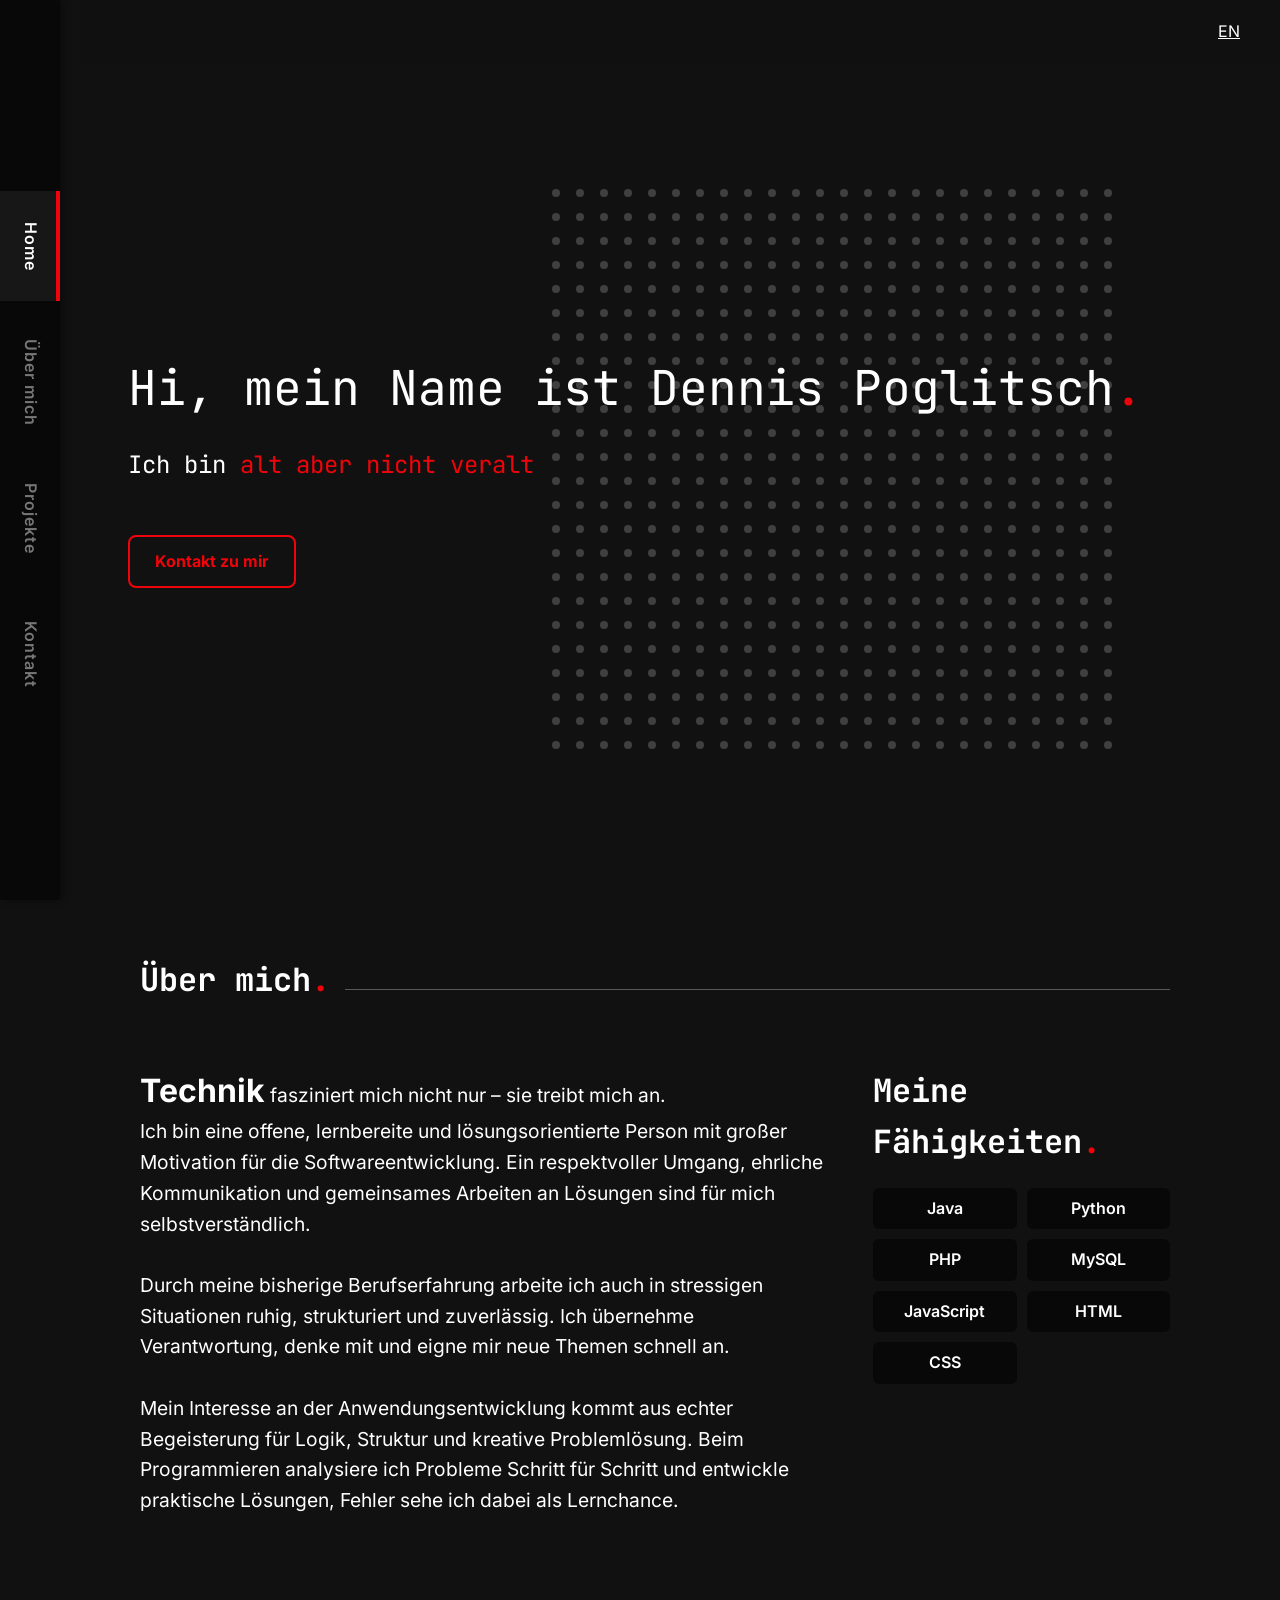
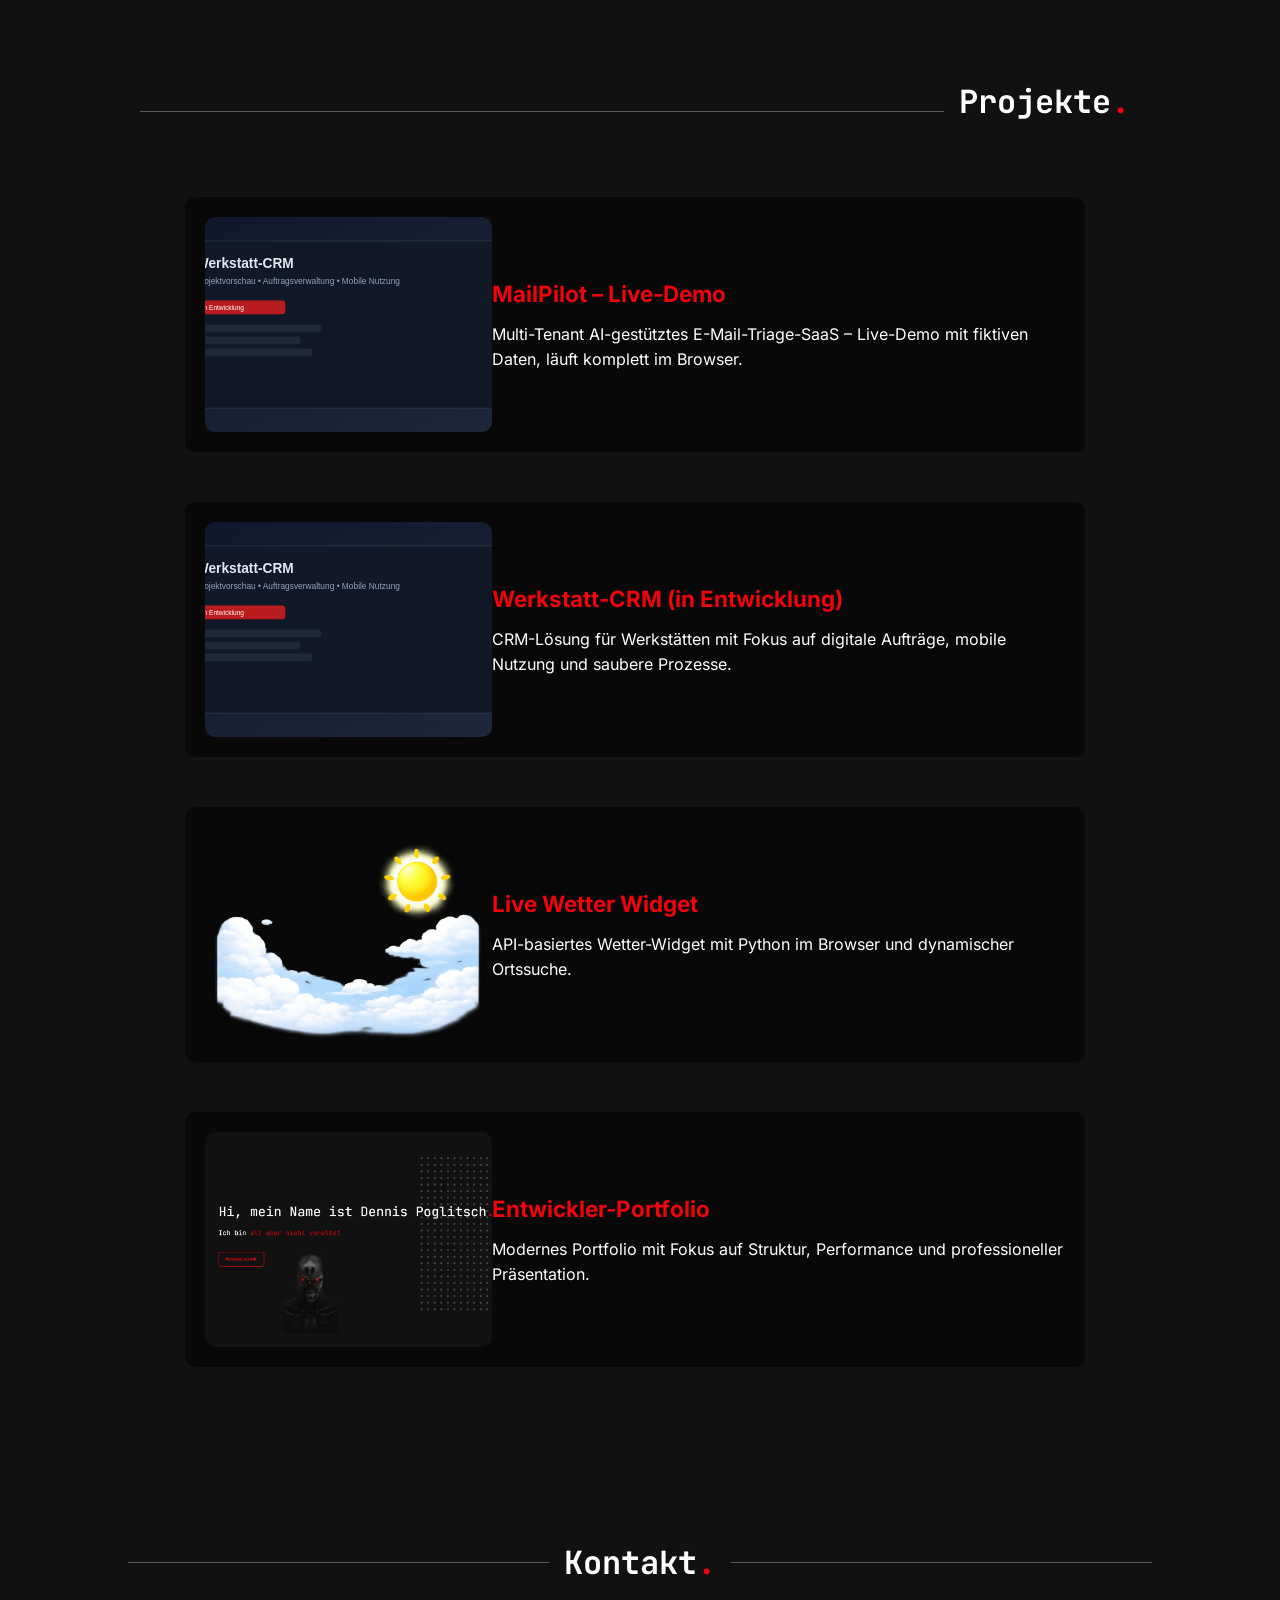
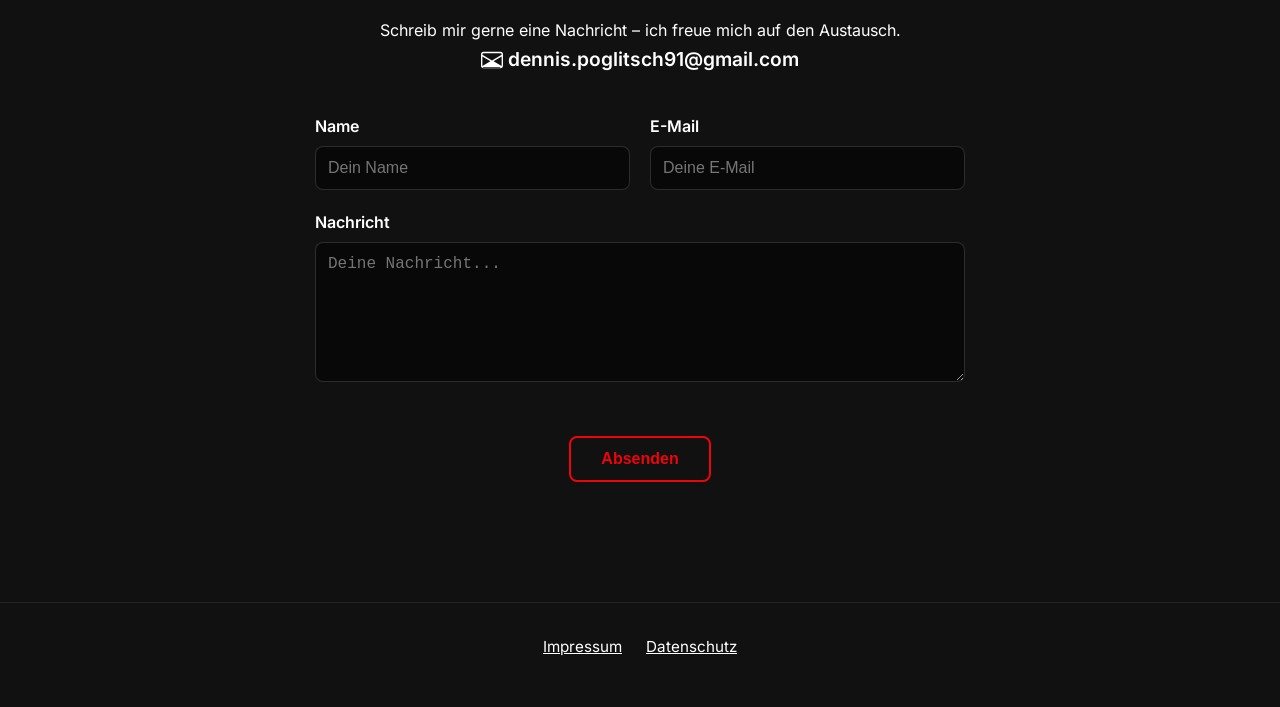
==== commit fad520e9: "Slice 9: PyScript/Pyodide erst nach Klick laden" ====
--- a/index.html
+++ b/index.html
@@ -23,13 +23,10 @@
   <!-- 🔤 SCHRIFTEN: Inter + JetBrains Mono werden lokal aus fonts/ geladen
        (@font-face in style/style.css) - kein Abruf bei Google Fonts mehr -->
 
-  <!-- 🐍 PYSCRIPT / PYODIDE: Lädt Python im Browser = weather.py kann hier laufen! -->
-  <link rel="stylesheet" href="https://pyscript.net/releases/2024.1.1/core.css">
-  <!-- CSS für PyScript UI-Komponenten -->
-  
-  <script type="module" src="https://pyscript.net/releases/2024.1.1/core.js"></script>
-  <!-- Das JavaScript-Framework das Python im Browser kompatibel macht -->
-  
+  <!-- 🐍 PYSCRIPT / PYODIDE: wird bei Bedarf nachgeladen (js/pyscript-loader.js)
+       core.css, core.js und Pyodide (mehrere MB von pyscript.net und
+       cdn.jsdelivr.net) kommen erst, wenn im Wetter-Modal auf "Wetter laden"
+       geklickt wird - sonst würde jeder Seitenaufruf diese Dateien laden. -->
   <!-- 📊 GOATCOUNTER: entfernt (Slice D0b) - keine Analytics mehr auf der Seite -->
 
   <!-- 🌐 PAGE TITLE: Text im Browser-Tab -->
@@ -362,7 +359,8 @@
       <!-- 🌤️ Wetter-Widget (nur sichtbar für Weather-Projekt!) -->
       <div id="weather_container" style="display:none;"></div>
       <!-- modal.js zeigt diesen Container nur wenn project="weather" ist -->
-      <!-- weather.py füllt das mit einem Live-Wetter-Widget mit Suche -->
+      <!-- Erste Anzeige: Hinweis + Button; erst nach Klick wird Python nachgeladen
+           und weather.py füllt das Container mit dem Live-Wetter-Widget mit Suche -->
 
       <!-- Projekt-Beschreibung -->
       <p id="modalDesc" data-i18n="modal-desc-fallback">Beschreibung</p>
@@ -390,10 +388,10 @@
   <!-- Alle anderen JS-Dateien werden von main.js importiert und koordiniert -->
   <script src="js/main.js" type="module"></script>
   
-  <!-- 🐍 WEATHER.PY EINBINDEN: Python-Code der im Browser lädt und läuft -->
-  <!-- <py-script> = PyScript-Tag zum Laden von Python-Dateien -->
-  <!-- Dadurch kann weather.py die Funktion loadWeatherFromPython bereitstellen -->
-  <py-script src="python/weather.py"></py-script>
+  <!-- 🐍 WEATHER.PY: wird bei Bedarf nachgeladen
+       Das <py-script src="python/weather.py"> wird erst angehängt, wenn im
+       Wetter-Modal auf "Wetter laden" geklickt wurde (siehe js/pyscript-loader.js)
+       Dadurch kann weather.py die Funktion loadWeatherFromPython bereitstellen -->
 </body>
 
 </html>
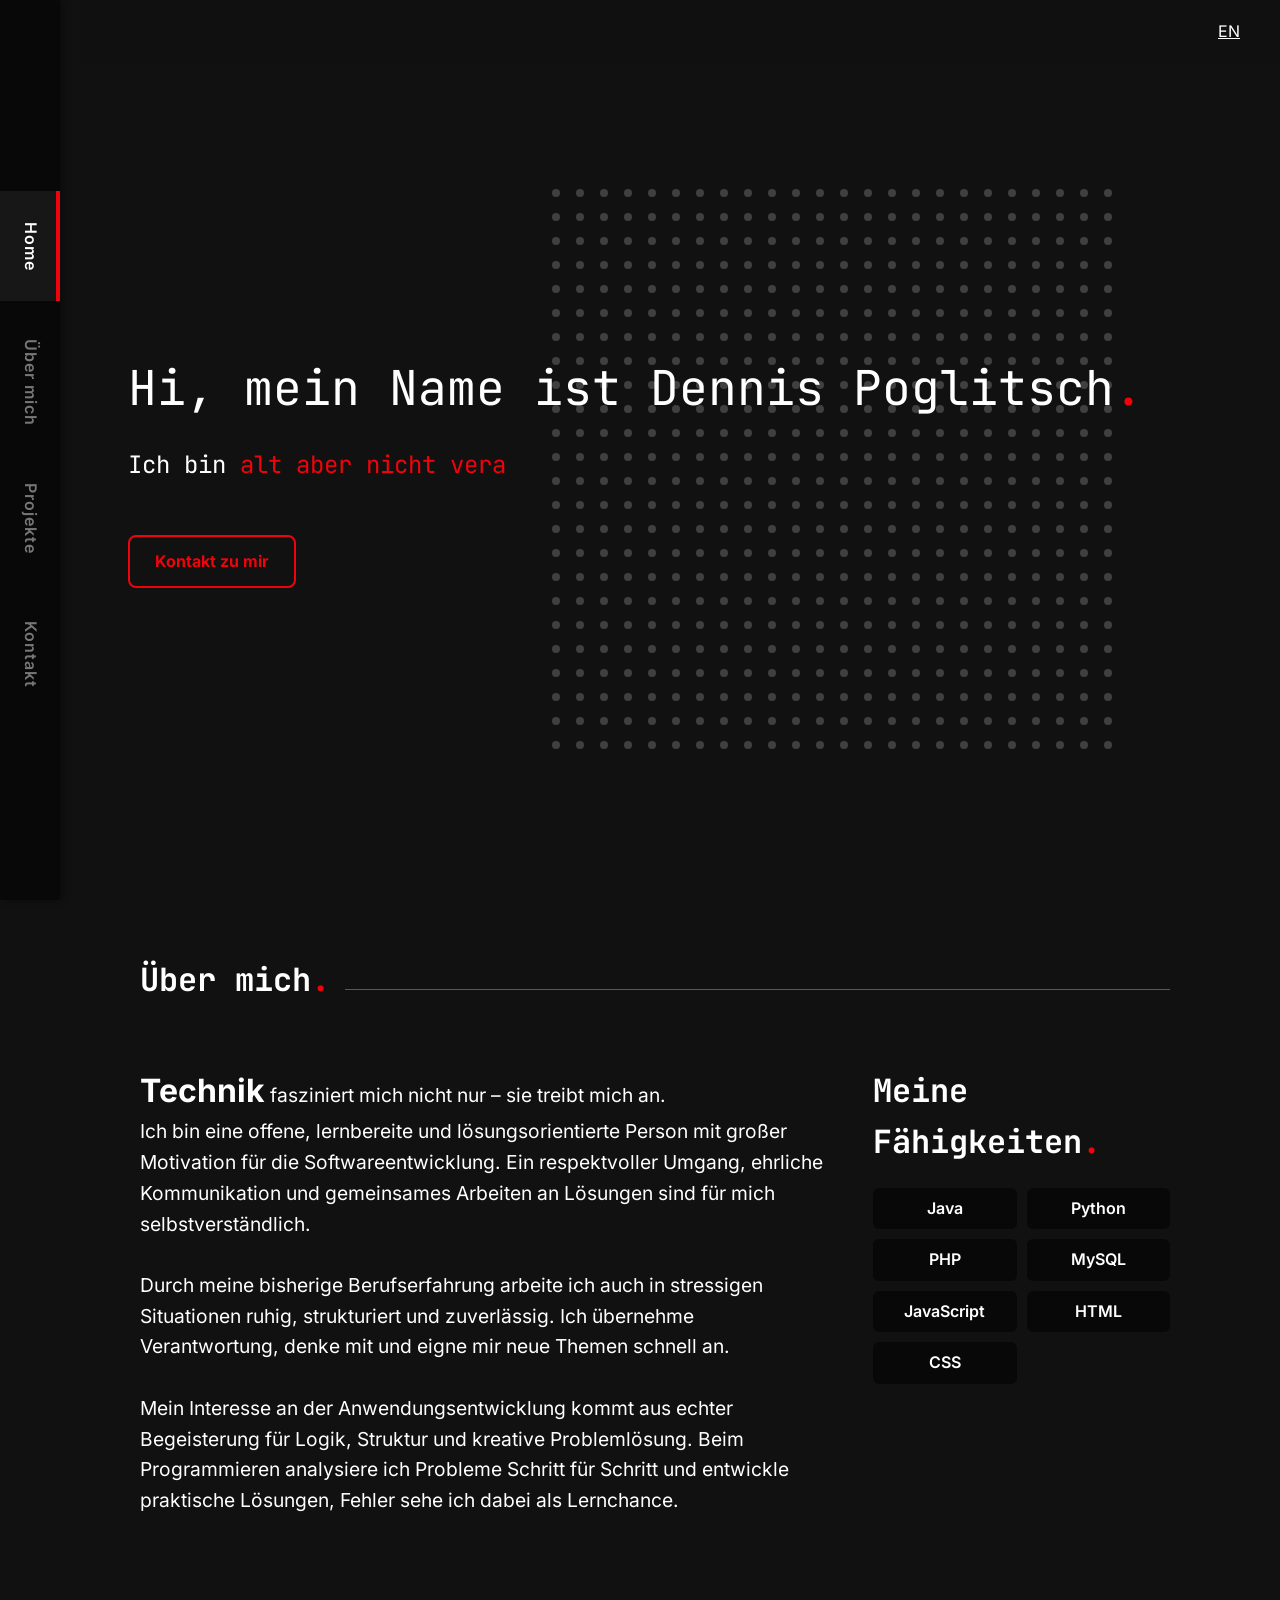
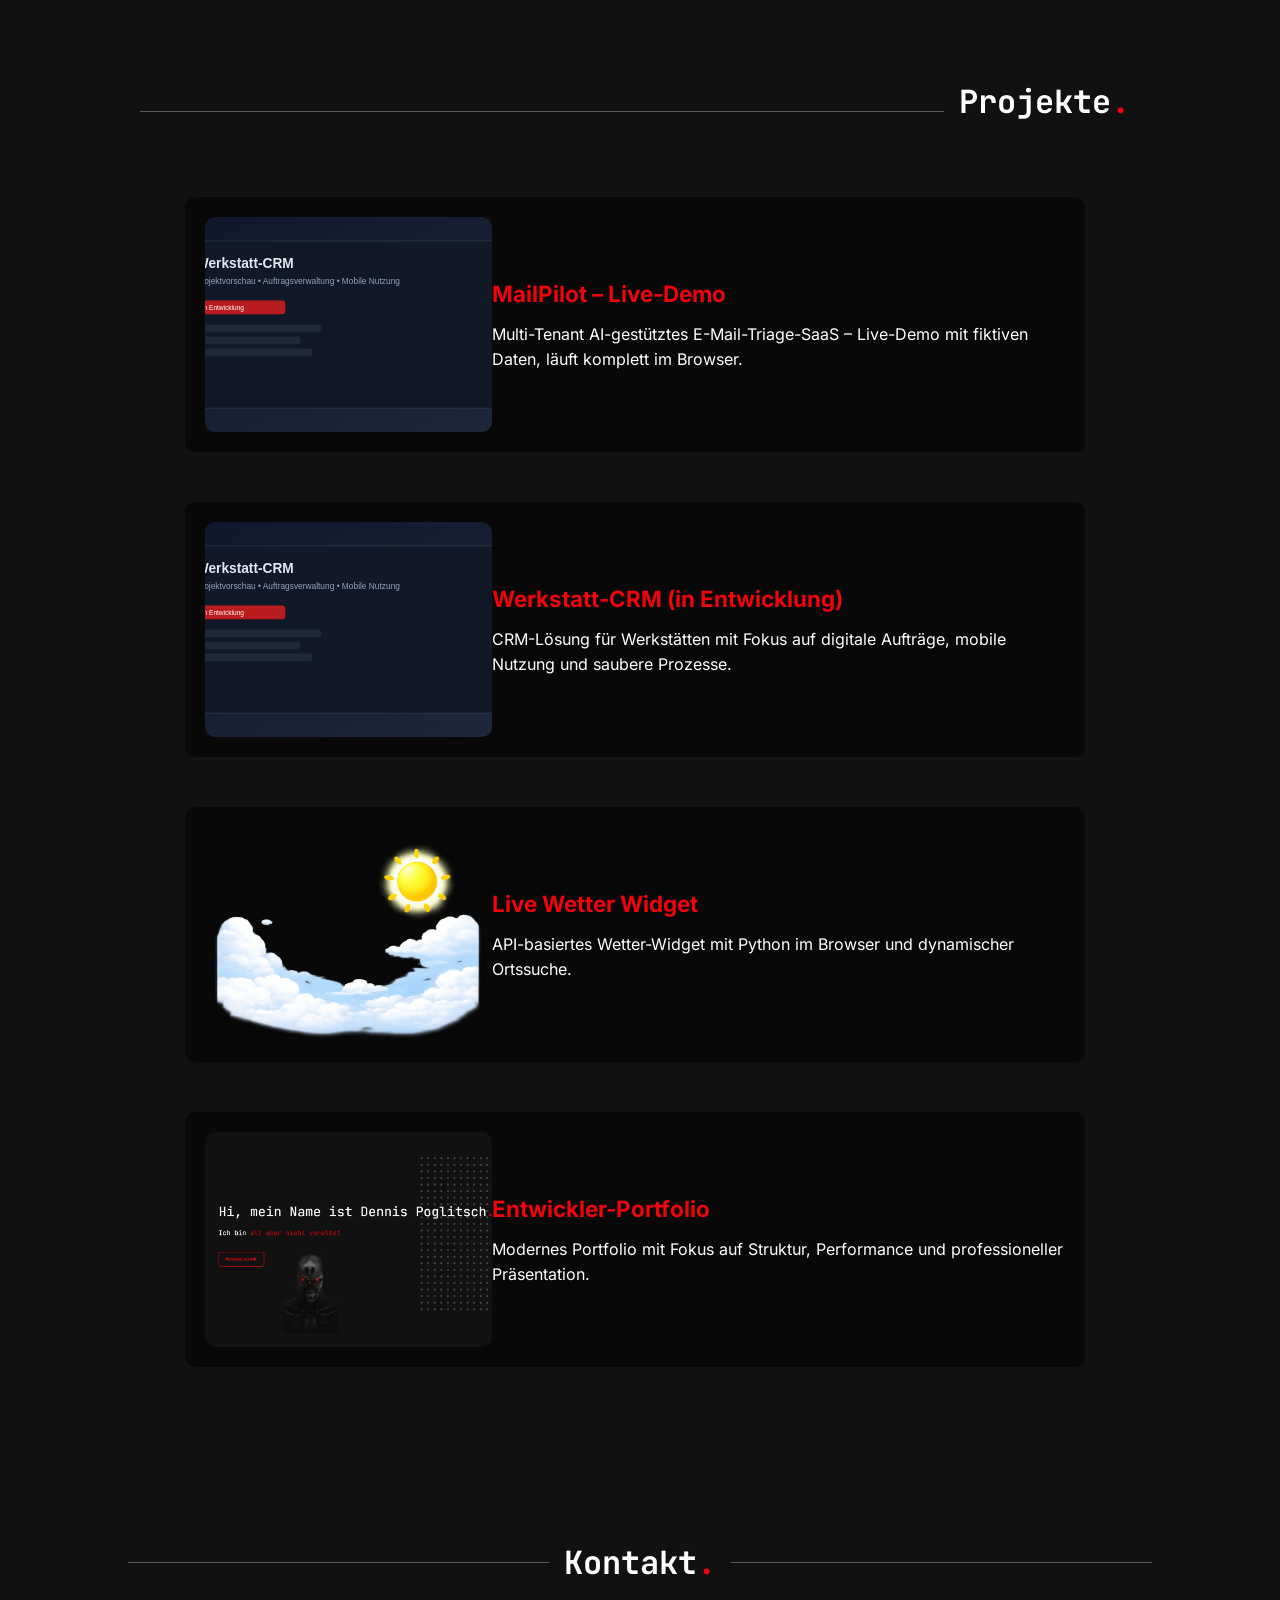
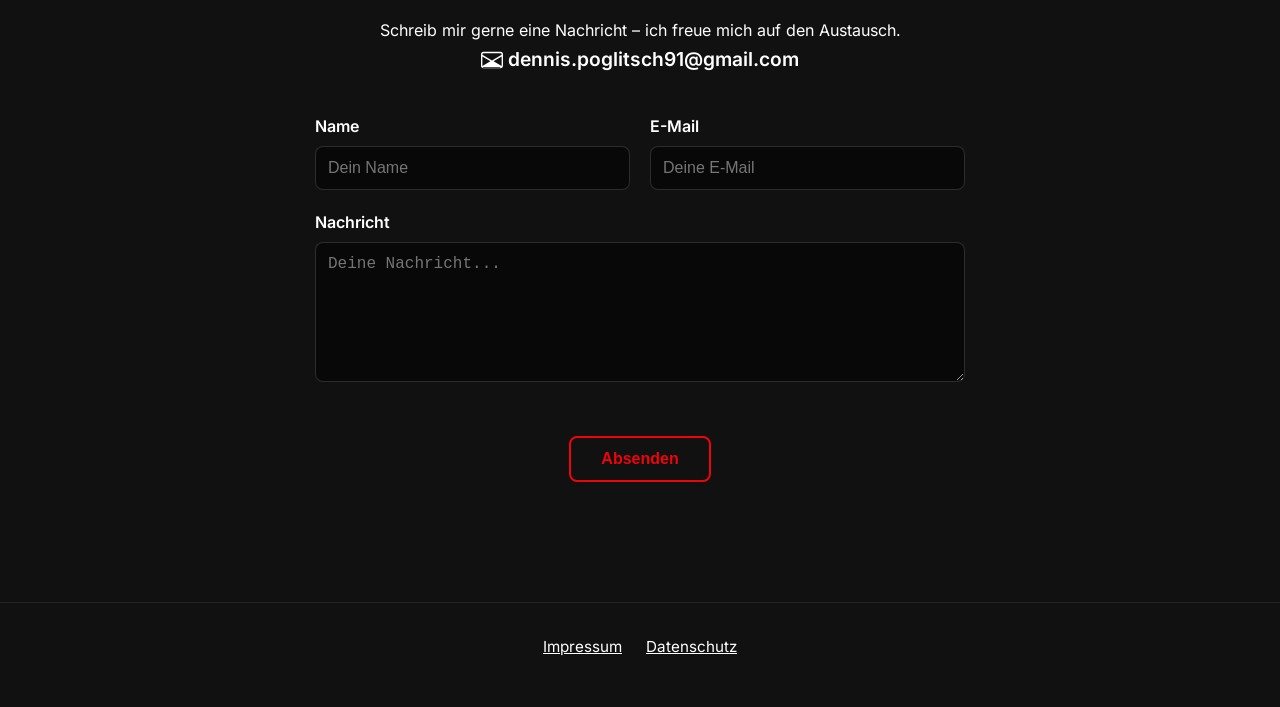
==== commit 3653d031: "Slice 13: Projektkarten und Modal per Tastatur bedienbar" ====
--- a/index.html
+++ b/index.html
@@ -172,7 +172,7 @@
         <div class="projekte_list_wrapper">
           <div class="projekte_list">
             <!-- MailPilot – AI-gestützte E-Mail-Triage (mit Live-Demo in mailpilot-demo/) -->
-            <div class="projekt" data-i18n-desc="project-desc-mailpilot" data-desc="Multi-Tenant AI-gestütztes E-Mail-Triage- und Reply-Drafting-SaaS. Nutzt LLM-Klassifikation und RAG-basierte Antwortgenerierung für intelligentes E-Mail-Management. Live-Demo mit fiktiven Daten (mailpilot-demo/): läuft komplett im Browser, ohne Backend und ohne Server-Anfragen." data-tech="React, Spring Boot, PostgreSQL, OAuth2/IMAP, LLM-Klassifikation, RAG-basierte Antwortgenerierung" data-link="mailpilot-demo/" data-modal-img1="images/mailpilot-demo.webp">
+            <div class="projekt" role="button" tabindex="0" aria-haspopup="dialog" data-i18n-desc="project-desc-mailpilot" data-desc="Multi-Tenant AI-gestütztes E-Mail-Triage- und Reply-Drafting-SaaS. Nutzt LLM-Klassifikation und RAG-basierte Antwortgenerierung für intelligentes E-Mail-Management. Live-Demo mit fiktiven Daten (mailpilot-demo/): läuft komplett im Browser, ohne Backend und ohne Server-Anfragen." data-tech="React, Spring Boot, PostgreSQL, OAuth2/IMAP, LLM-Klassifikation, RAG-basierte Antwortgenerierung" data-link="mailpilot-demo/" data-modal-img1="images/mailpilot-demo.webp">
               <div class="projekt_content">
                 <div class="reveal">
                   <span class="reveal_content"><img src="images/crm-projekt-placeholder.svg"
@@ -194,7 +194,7 @@
             </div>
             
             <!-- Werkstatt-CRM als zweites Projekt -->
-            <div class="projekt" data-i18n-desc="project-desc-crm" data-desc="Werkstatt-CRM als reales Praxisprojekt: digitale Auftragserfassung per PDF/Excel, strukturierte Verwaltung von Kunden- und Auftragsdaten, mobil nutzbares Interface und vorbereitete Monitoring-Bausteine für den Betrieb. Geplant mit Java-Backend und auf skalierbarem Hosting-Setup ausgelegt." data-tech="Java, Spring Boot, REST API, SQL, Monitoring, Responsive UI" data-link="" data-modal-img1="images/crm-projekt-placeholder.svg">
+            <div class="projekt" role="button" tabindex="0" aria-haspopup="dialog" data-i18n-desc="project-desc-crm" data-desc="Werkstatt-CRM als reales Praxisprojekt: digitale Auftragserfassung per PDF/Excel, strukturierte Verwaltung von Kunden- und Auftragsdaten, mobil nutzbares Interface und vorbereitete Monitoring-Bausteine für den Betrieb. Geplant mit Java-Backend und auf skalierbarem Hosting-Setup ausgelegt." data-tech="Java, Spring Boot, REST API, SQL, Monitoring, Responsive UI" data-link="" data-modal-img1="images/crm-projekt-placeholder.svg">
               <div class="projekt_content">
                 <div class="reveal">
                   <span class="reveal_content"><img src="images/crm-projekt-placeholder.svg"
@@ -216,7 +216,7 @@
             </div>
             
             <!-- Live Wetter Widget als drittes Projekt -->
-            <div class="projekt" data-i18n-desc="project-desc-weather" data-desc="Live-Wetter-Widget mit Python im Browser über PyScript. Wetterdaten werden live über die Open-Meteo APIs (Geocoding + Forecast) geladen und direkt im Modal aktualisiert. Zusätzlich kann der Standort dynamisch gesucht werden, ohne die Seite neu zu laden." data-tech="Python, PyScript, Open-Meteo API, HTML, CSS" data-link="https://open-meteo.com/" data-project="weather" data-modal-img1="images/wetter.webp">
+            <div class="projekt" role="button" tabindex="0" aria-haspopup="dialog" data-i18n-desc="project-desc-weather" data-desc="Live-Wetter-Widget mit Python im Browser über PyScript. Wetterdaten werden live über die Open-Meteo APIs (Geocoding + Forecast) geladen und direkt im Modal aktualisiert. Zusätzlich kann der Standort dynamisch gesucht werden, ohne die Seite neu zu laden." data-tech="Python, PyScript, Open-Meteo API, HTML, CSS" data-link="https://open-meteo.com/" data-project="weather" data-modal-img1="images/wetter.webp">
               <div class="projekt_content">
                 <div class="reveal">
                   <span class="reveal_content"><img src="images/wetter.webp"
@@ -238,7 +238,7 @@
             </div>
             
             <!-- Interaktives Portfolio als viertes Projekt -->
-            <div class="projekt" data-i18n-desc="project-desc-portfolio" data-desc="Interaktives Entwickler-Portfolio mit klarem Fokus auf Performance, Lesbarkeit und Benutzerführung. Umgesetzt mit modularer Frontend-Architektur, Canvas-Animationen, Scroll-Observer und dynamischem Projekt-Modal. Das Kontaktformular läuft über EmailJS inklusive Spam-Schutz." data-tech="HTML, CSS, JavaScript, EmailJS, UX" data-link="stoerni.github.io" data-modal-img1="images/portfolio.webp">
+            <div class="projekt" role="button" tabindex="0" aria-haspopup="dialog" data-i18n-desc="project-desc-portfolio" data-desc="Interaktives Entwickler-Portfolio mit klarem Fokus auf Performance, Lesbarkeit und Benutzerführung. Umgesetzt mit modularer Frontend-Architektur, Canvas-Animationen, Scroll-Observer und dynamischem Projekt-Modal. Das Kontaktformular läuft über EmailJS inklusive Spam-Schutz." data-tech="HTML, CSS, JavaScript, EmailJS, UX" data-link="stoerni.github.io" data-modal-img1="images/portfolio.webp">
               <div class="projekt_content">
                 <div class="reveal">
                   <span class="reveal_content"><img src="images/portfolio.webp"
--- a/style/style.css
+++ b/style/style.css
@@ -995,6 +995,25 @@
   transform: translateY(-5px);
   /* 5px nach oben fahren = "hebt sich ab" */
   /* Gibt visuelles Feedback dass es interaktiv ist */
+}
+
+/* ⌨️ Tastaturfokus auf den Projektkarten (role="button" + tabindex="0").
+   :focus-visible greift nur bei Tastaturbedienung - ein Mausklick auf die
+   Karte erzeugt keinen Rahmen. Farbe = Akzentfarbe des Portfolios. */
+.projekt:focus-visible {
+  outline: 3px solid var(--color_accent);
+  /* Roter Fokusring, gut sichtbar auf dem dunklen Kartenhintergrund */
+  
+  outline-offset: 3px;
+  /* Kleiner Abstand zur Karte, damit der Ring nicht am Rand klebt */
+}
+
+/* ⌨️ Tastaturfokus im Modal (×-Button, Links, Wetter-Eingabe/-Button).
+   Die Wetter-Eingabe behält ihren eigenen Fokus-Stil (siehe
+   .weather_search_inner input:focus), der spezifischer ist. */
+.modal_content :focus-visible {
+  outline: 2px solid var(--color_accent);
+  outline-offset: 2px;
 }
 
 /* ==========================
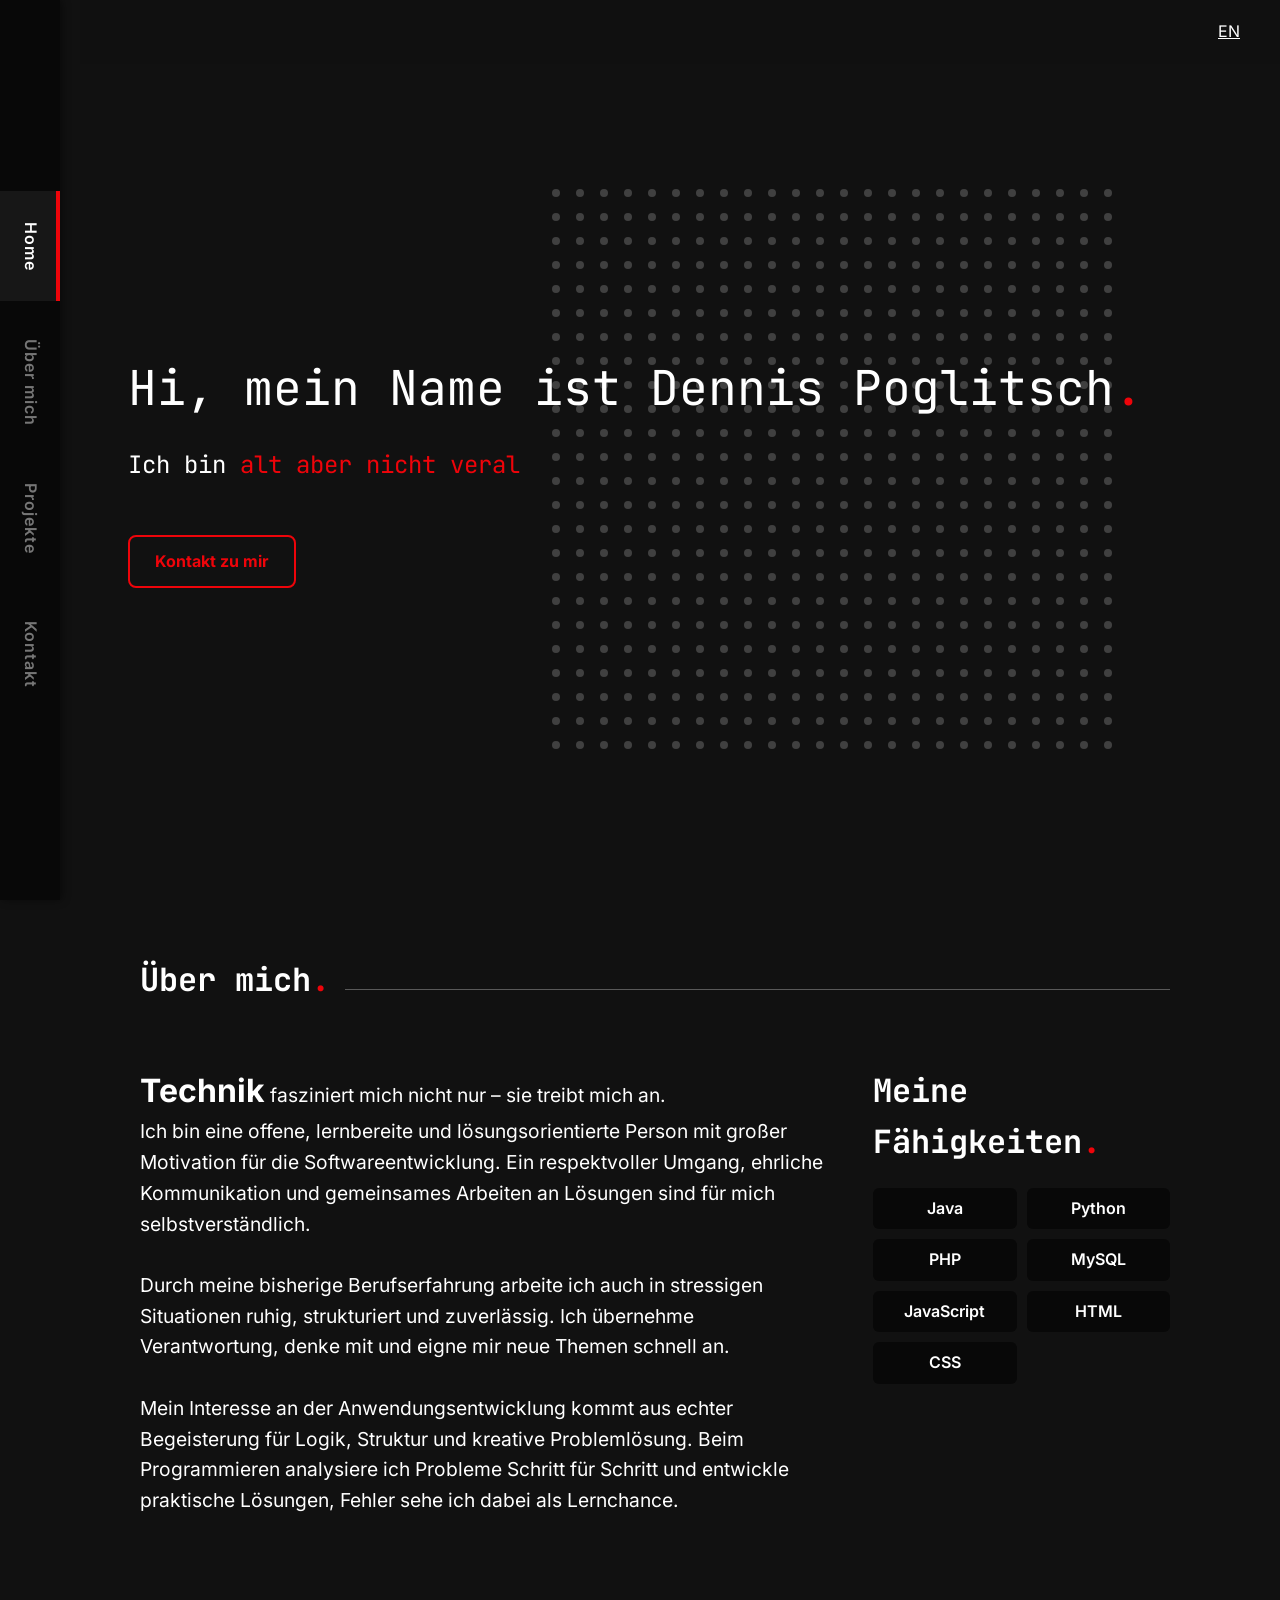
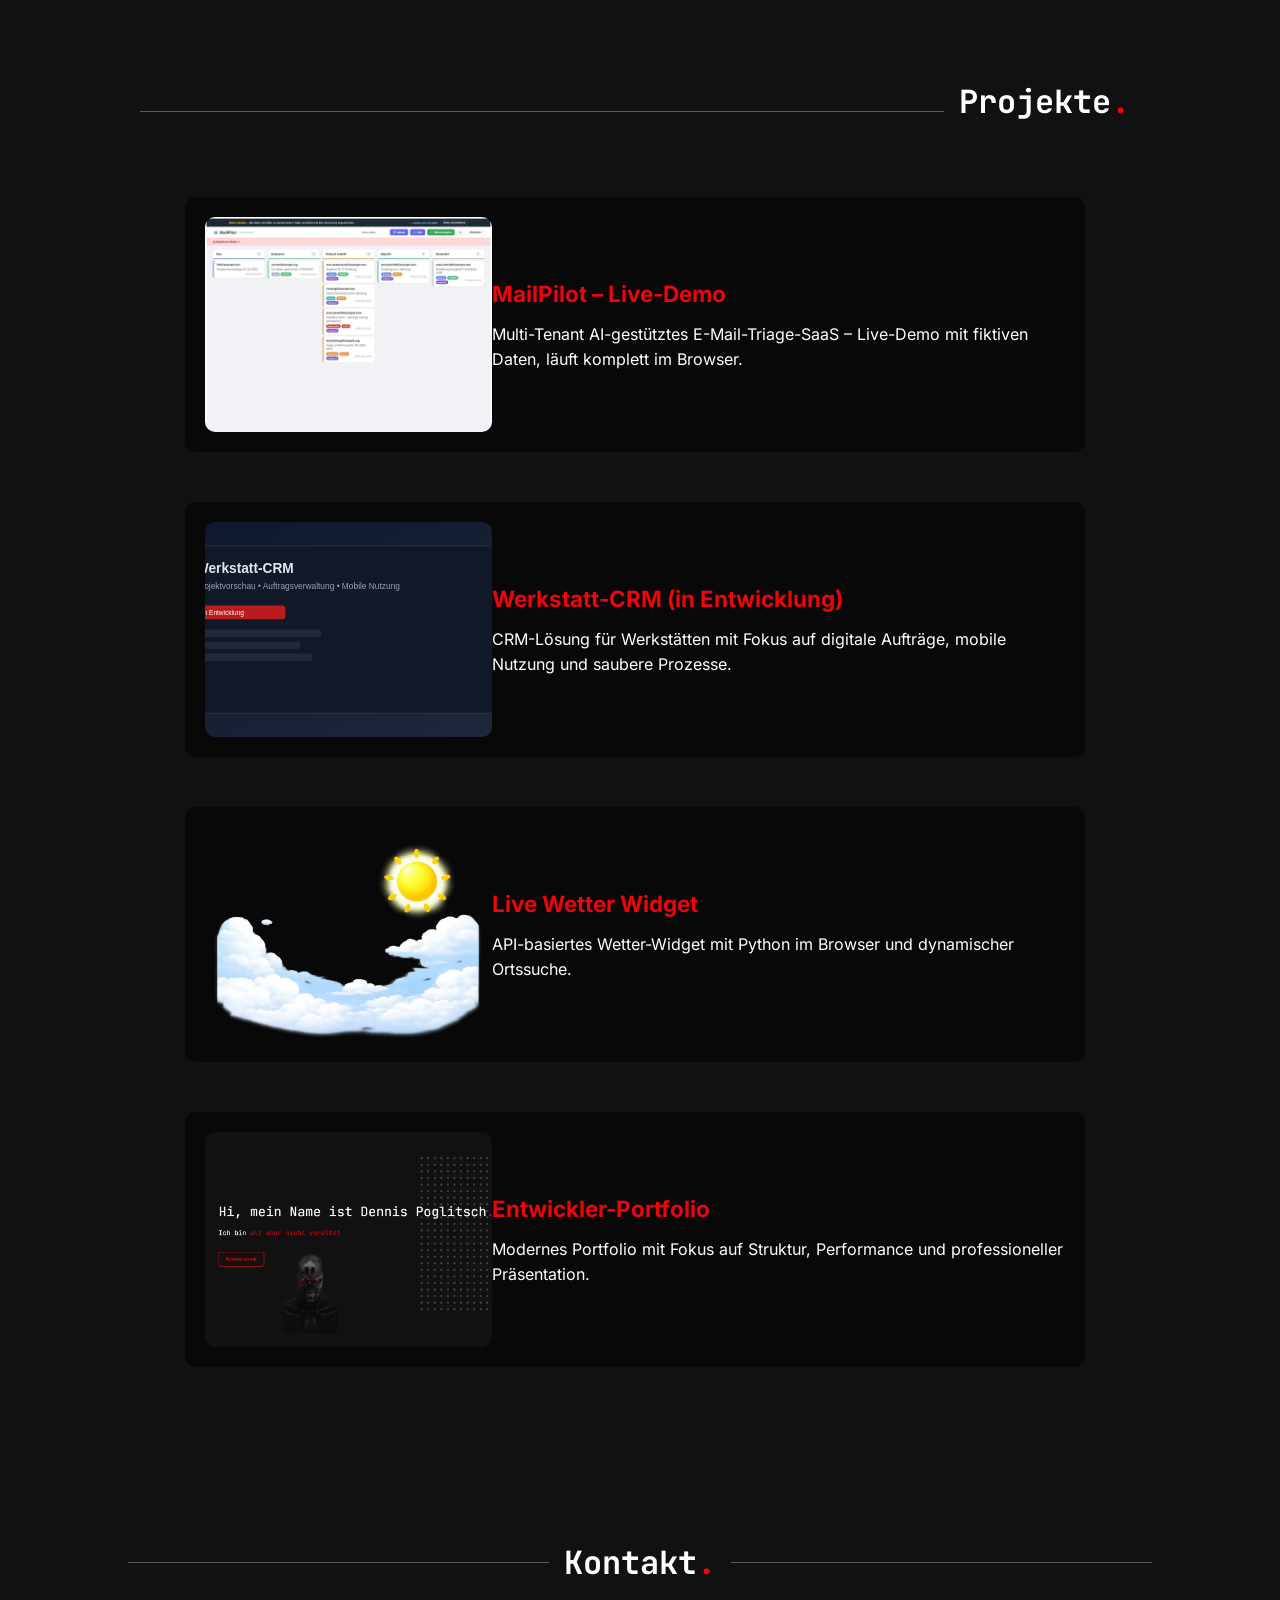
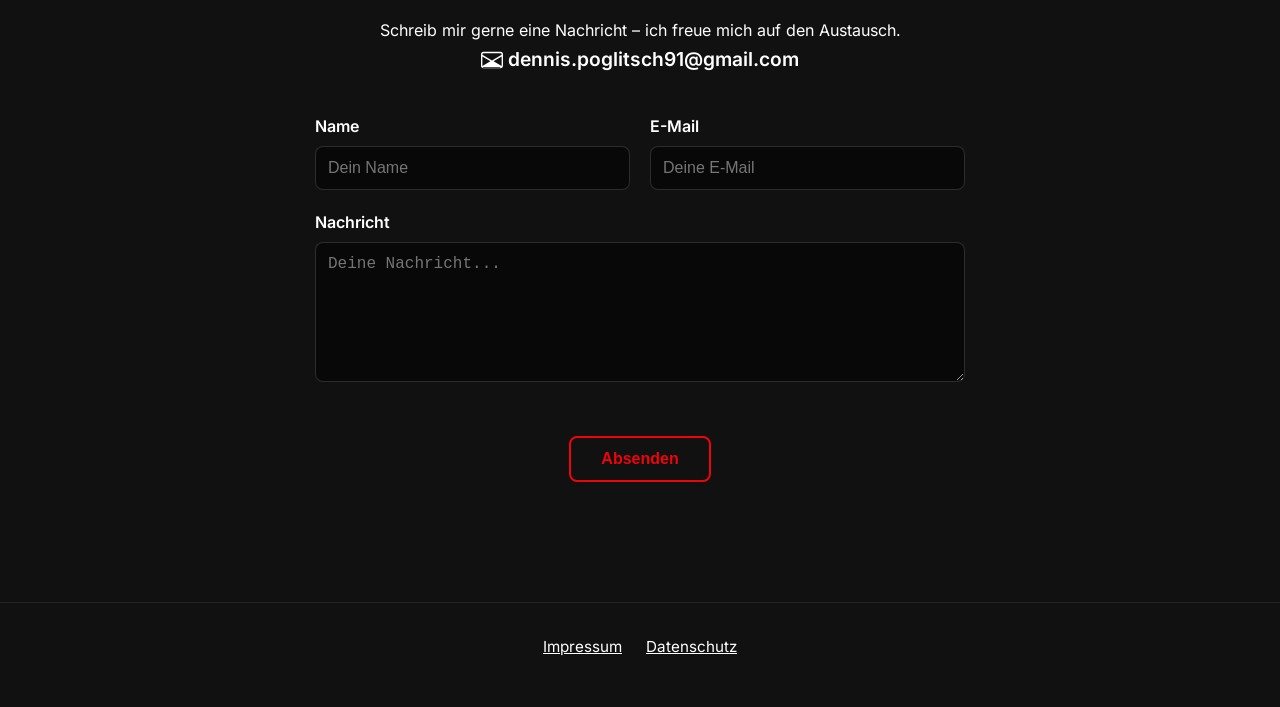
==== commit cecd1108: "Slice 58: MailPilot-Projektkarte zeigt das richtige Vorschaubild" ====
--- a/index.html
+++ b/index.html
@@ -175,8 +175,8 @@
             <div class="projekt" role="button" tabindex="0" aria-haspopup="dialog" data-i18n-desc="project-desc-mailpilot" data-desc="Multi-Tenant AI-gestütztes E-Mail-Triage- und Reply-Drafting-SaaS. Nutzt LLM-Klassifikation und RAG-basierte Antwortgenerierung für intelligentes E-Mail-Management. Live-Demo mit fiktiven Daten (mailpilot-demo/): läuft komplett im Browser, ohne Backend und ohne Server-Anfragen." data-tech="React, Spring Boot, PostgreSQL, OAuth2/IMAP, LLM-Klassifikation, RAG-basierte Antwortgenerierung" data-link="mailpilot-demo/" data-modal-img1="images/mailpilot-demo.webp">
               <div class="projekt_content">
                 <div class="reveal">
-                  <span class="reveal_content"><img src="images/crm-projekt-placeholder.svg"
-                      alt="MailPilot Projektvorschau" width="1280" height="720" loading="lazy" decoding="async"></span>
+                  <span class="reveal_content"><img src="images/mailpilot-preview.webp"
+                      alt="MailPilot – Live-Demo: Dashboard mit den Spalten Neu, Analysiert, Entwurf erstellt, Geprüft und Versendet (fiktive Daten)" width="1200" height="900" loading="lazy" decoding="async"></span>
                 </div>
                 <div class="projekt_text_wrapper">
                   <h4 class="projekt_titel reveal">
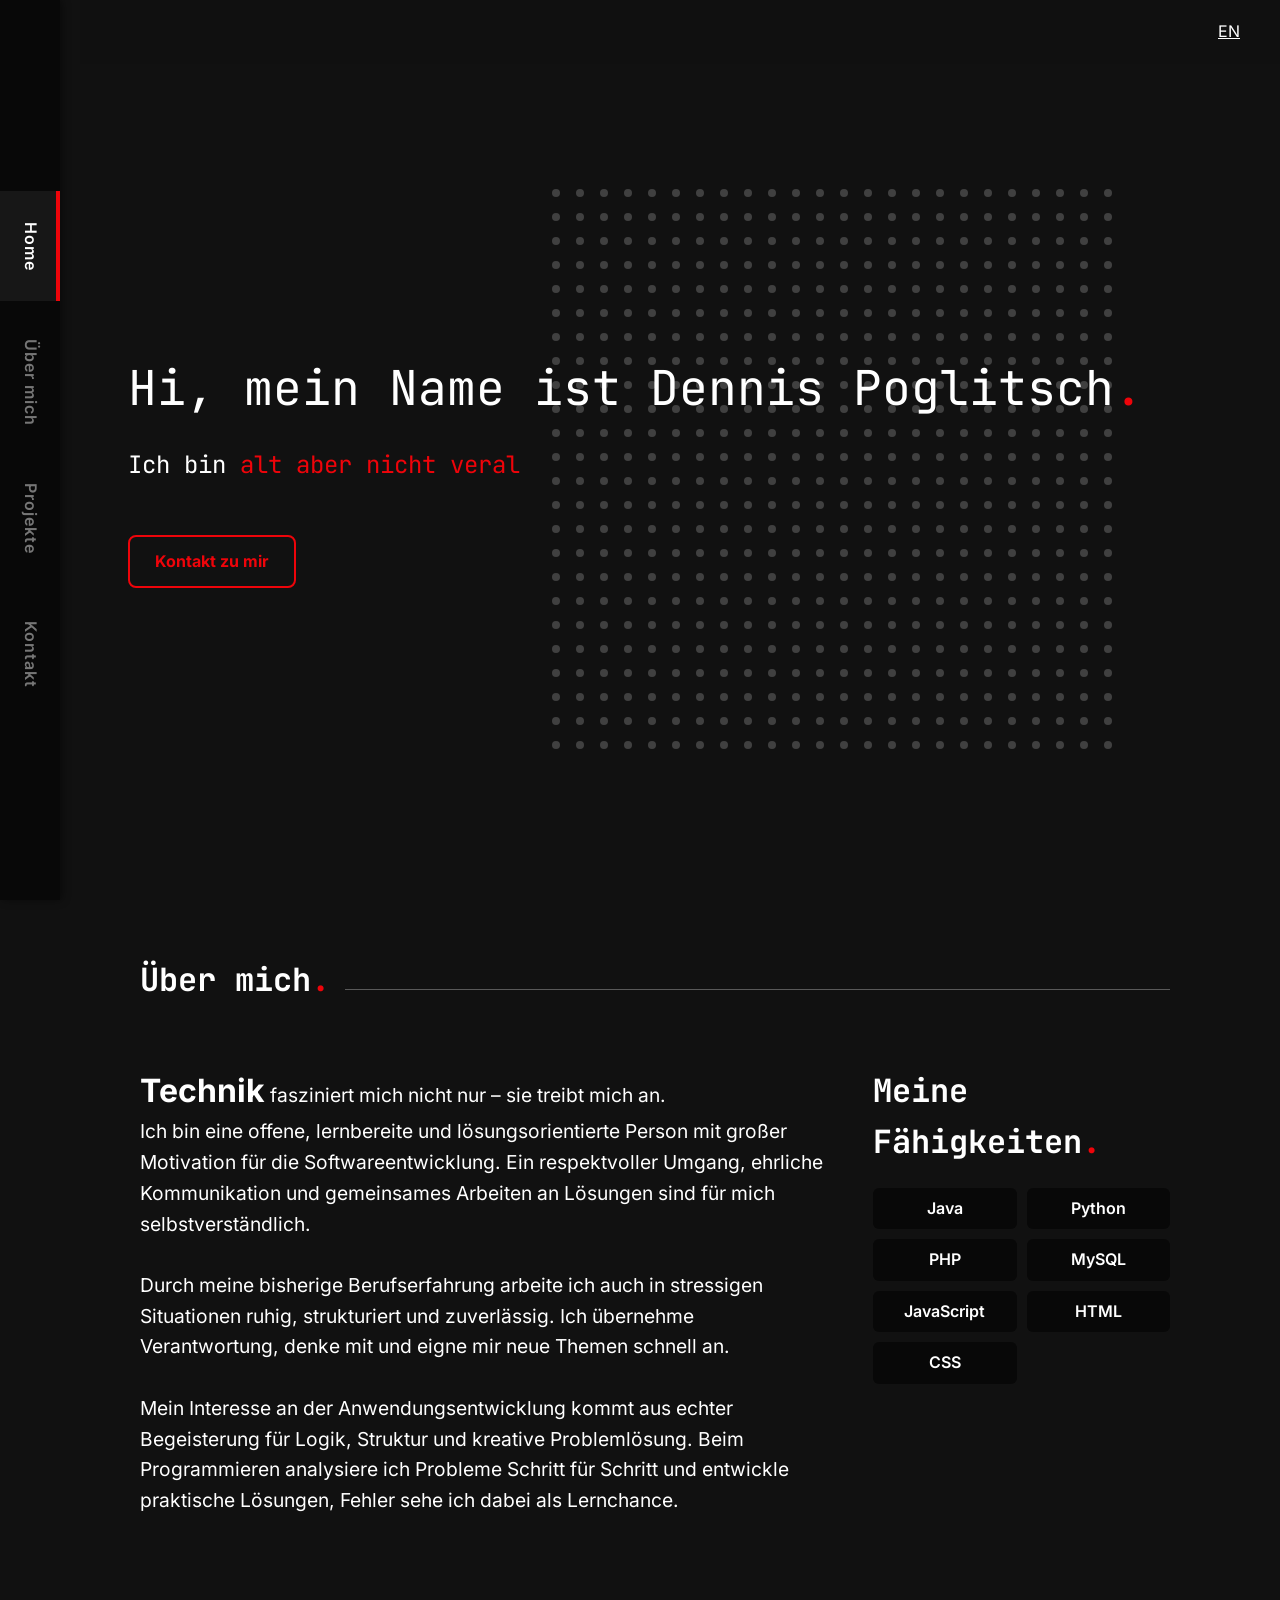
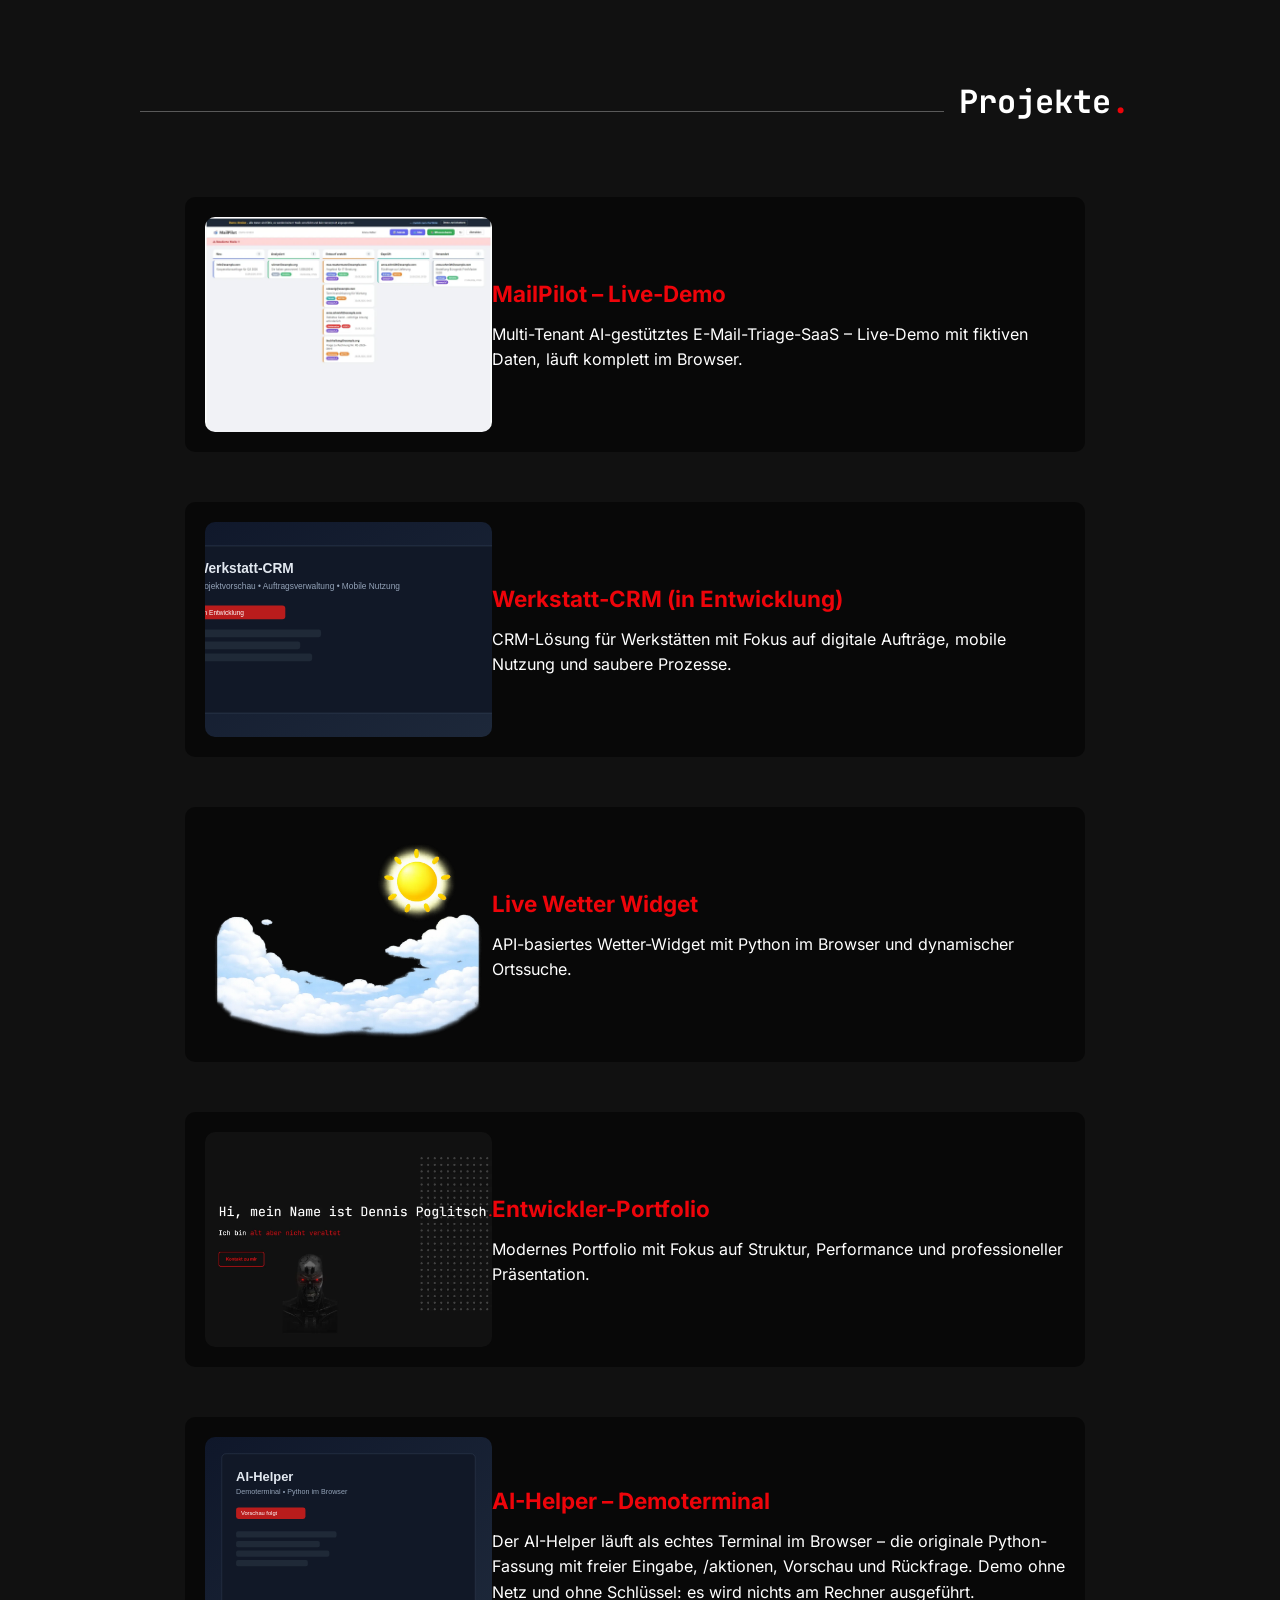
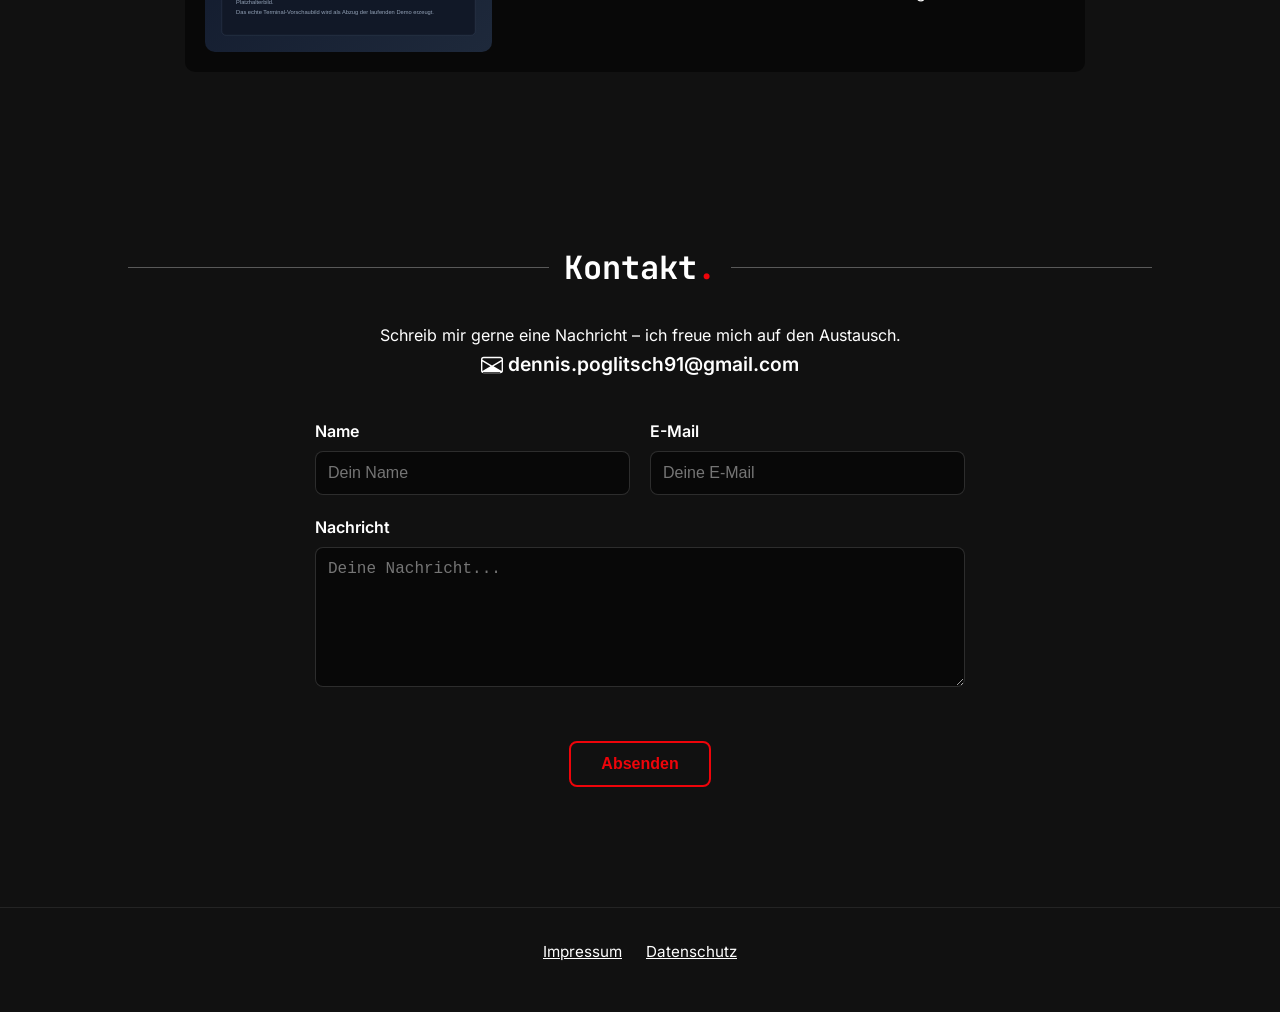
==== commit 5094c789: "Slice 59: AI-Helper als fuenfte Projektkarte (Texte de/en, Platzhalterbild)" ====
--- a/index.html
+++ b/index.html
@@ -258,6 +258,30 @@
                 </div>
               </div>
             </div>
+            <!-- AI-Helper – Demoterminal (Demo-Ordner ai-helper-demo/; das Terminal-Widget im Modal folgt in Slice 60) -->
+            <div class="projekt" role="button" tabindex="0" aria-haspopup="dialog" data-i18n-desc="project-desc-ai-helper" data-desc="Der AI-Helper läuft als echtes Terminal im Browser – die originale Python-Fassung mit freier Eingabe, /aktionen, Vorschau und Rückfrage. Demo ohne Netz und ohne Schlüssel: es wird nichts am Rechner ausgeführt." data-tech="Python, PyScript/Pyodide, Terminal-UI, LLM-Anbindung, i18n" data-link="ai-helper-demo/" data-project="ai-helper" data-modal-img1="images/ai-helper-placeholder.svg">
+              <div class="projekt_content">
+                <div class="reveal">
+                  <span class="reveal_content"><img src="images/ai-helper-placeholder.svg"
+                      alt="AI-Helper – Demoterminal: Platzhalterbild, das echte Terminal-Vorschaubild folgt" width="1200" height="900" loading="lazy" decoding="async"></span>
+                </div>
+                <div class="projekt_text_wrapper">
+                  <h4 class="projekt_titel reveal">
+                    <span class="reveal_content" data-i18n="project-ai-helper">AI-Helper – Demoterminal</span>
+                  </h4>
+                  <div class="projekt_beschreibung">
+                    <p class="reveal">
+                      <span class="reveal_content" data-i18n="project-desc-ai-helper">
+                        Der AI-Helper läuft als echtes Terminal im Browser – die originale Python-Fassung mit freier
+                        Eingabe, /aktionen, Vorschau und Rückfrage. Demo ohne Netz und ohne Schlüssel:
+                        es wird nichts am Rechner ausgeführt.
+                      </span>
+                    </p>
+                  </div>
+                </div>
+              </div>
+            </div>
+            
             <!-- Weitere Projekte -->
           </div>
         </div>
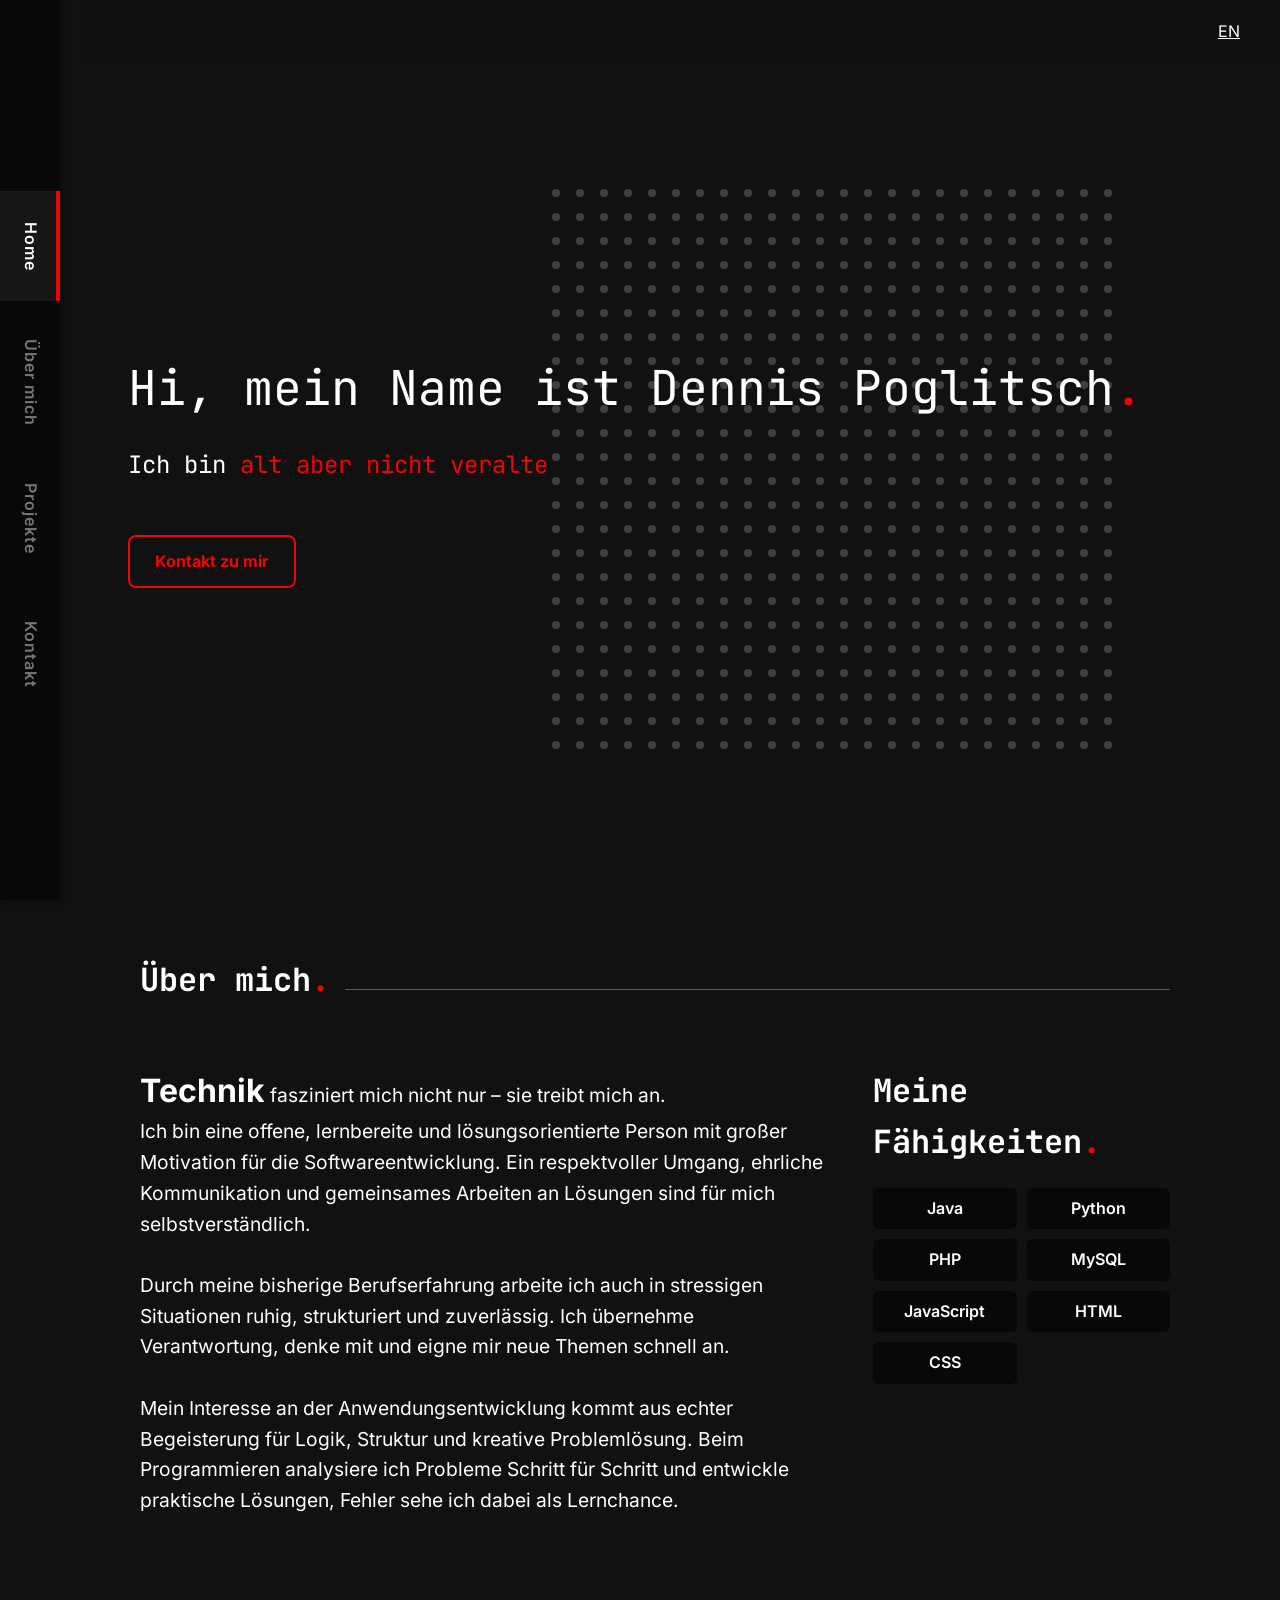
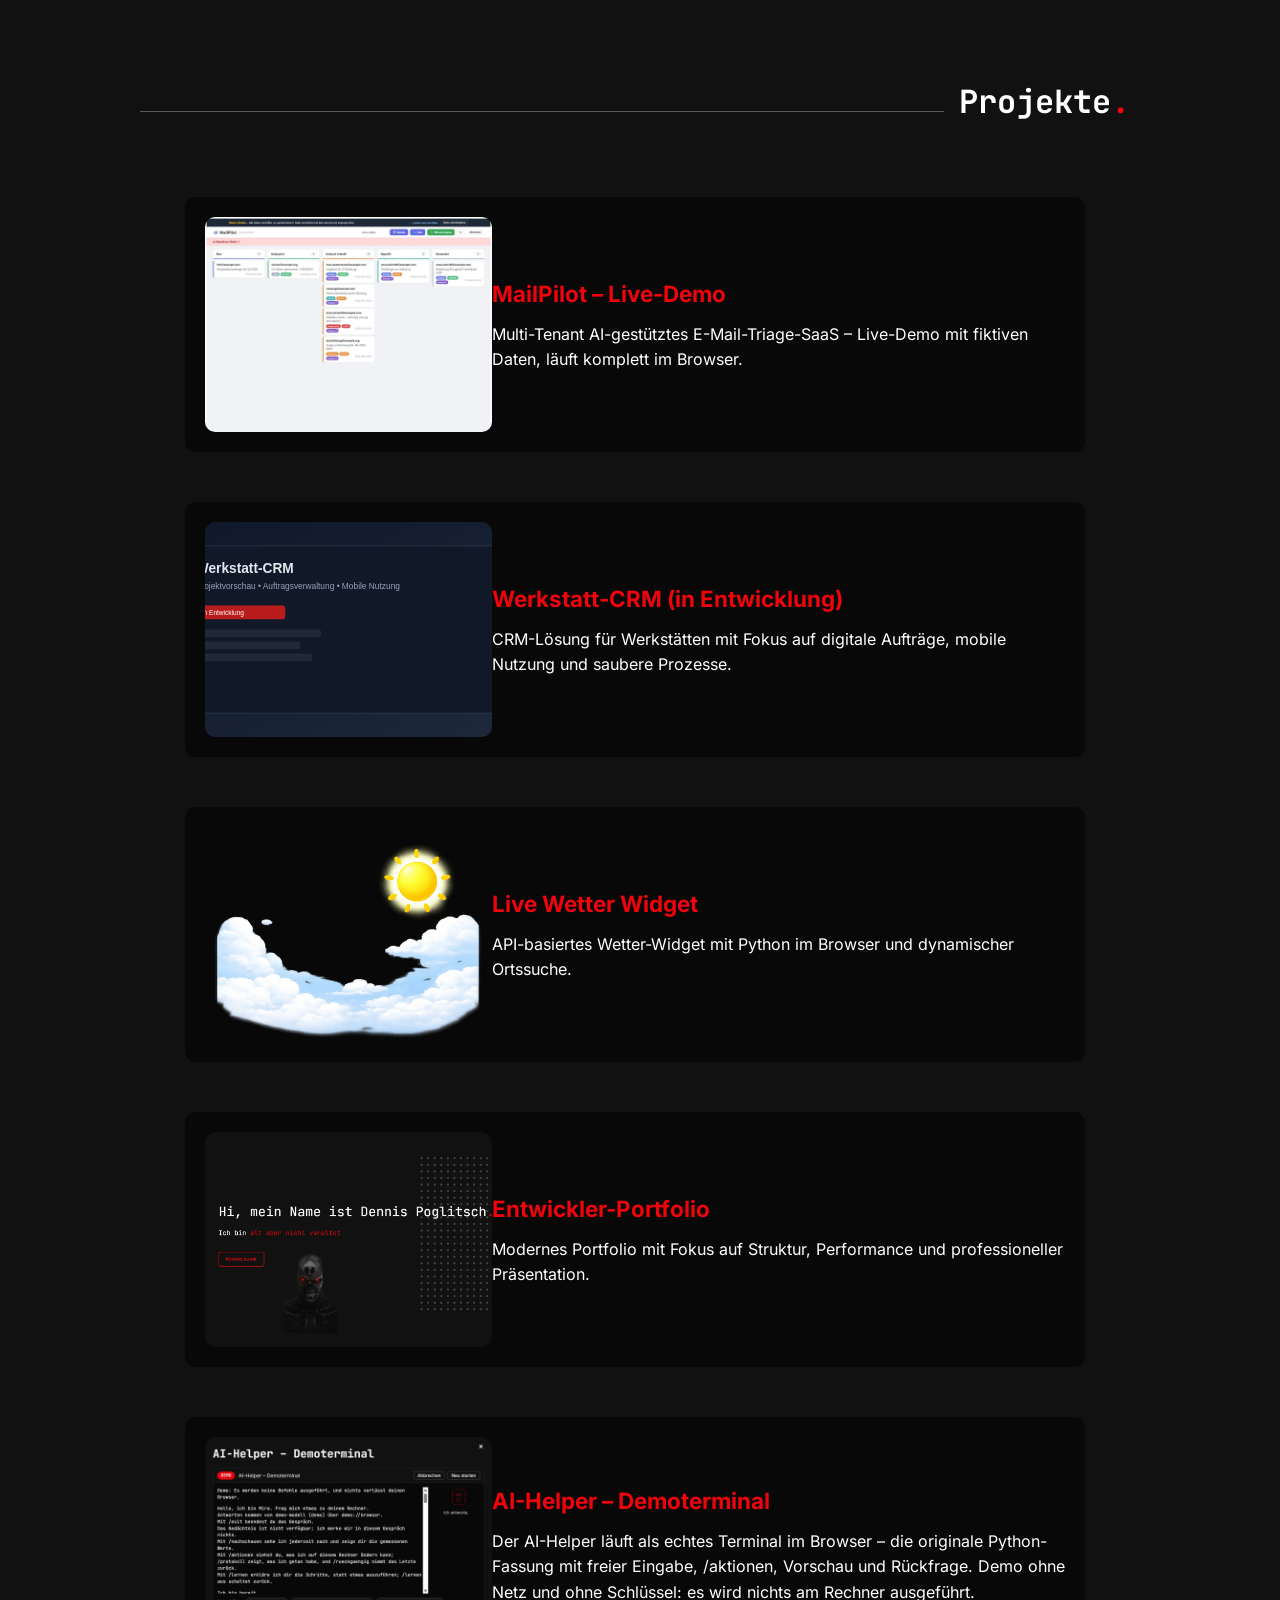
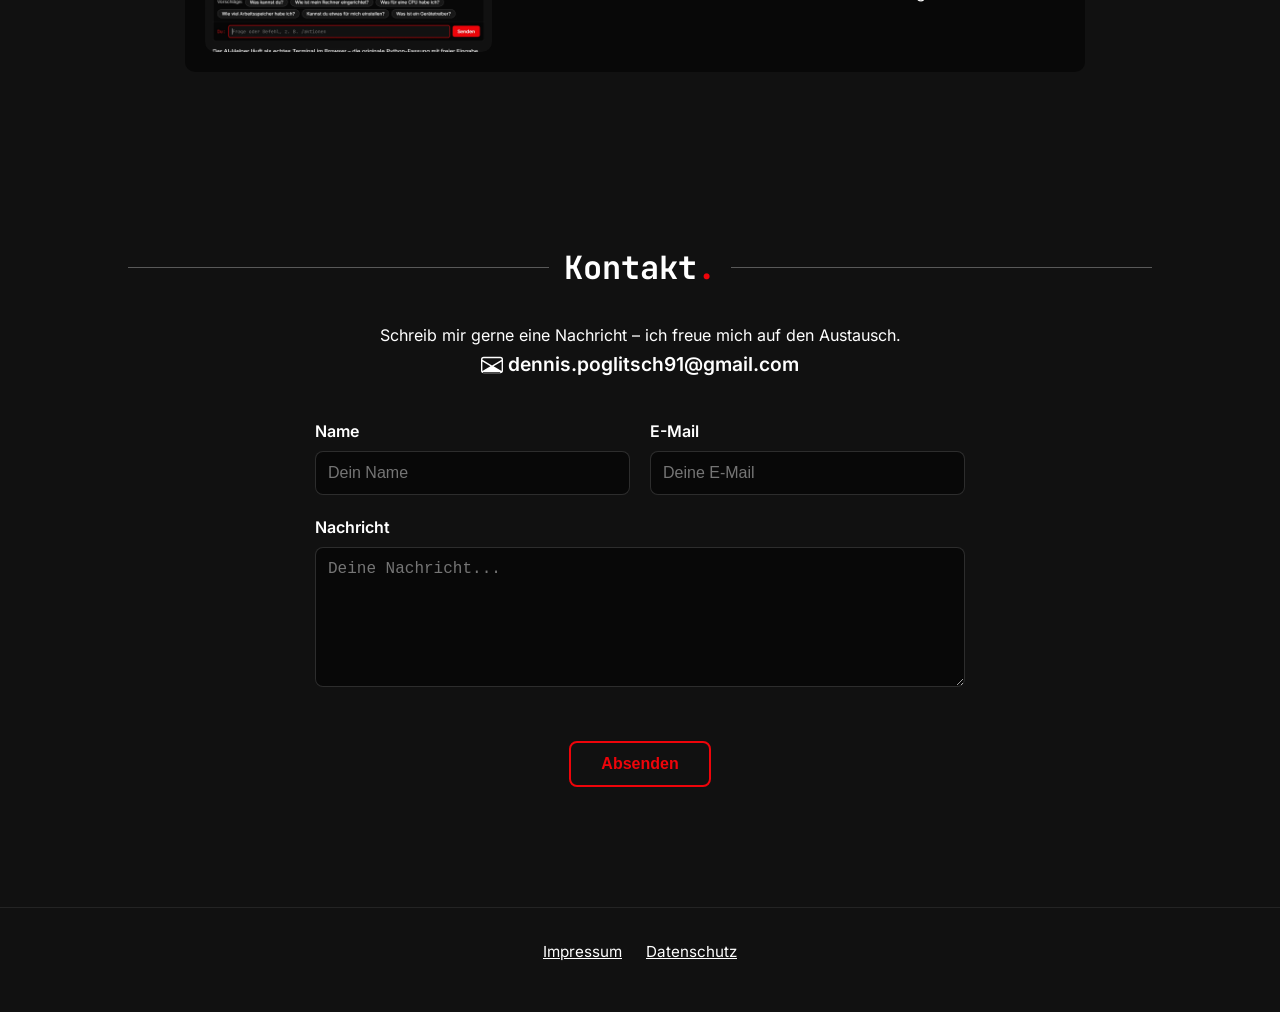
==== commit 5071e77d: "Slice 61: AI-Helper-Vorschaubild ist ein echter Abzug des Terminals (1200x900 WebP), Platzhalter gel" ====
--- a/index.html
+++ b/index.html
@@ -258,12 +258,13 @@
                 </div>
               </div>
             </div>
-            <!-- AI-Helper – Demoterminal (Demo-Ordner ai-helper-demo/; das Terminal-Widget im Modal folgt in Slice 60) -->
-            <div class="projekt" role="button" tabindex="0" aria-haspopup="dialog" data-i18n-desc="project-desc-ai-helper" data-desc="Der AI-Helper läuft als echtes Terminal im Browser – die originale Python-Fassung mit freier Eingabe, /aktionen, Vorschau und Rückfrage. Demo ohne Netz und ohne Schlüssel: es wird nichts am Rechner ausgeführt." data-tech="Python, PyScript/Pyodide, Terminal-UI, LLM-Anbindung, i18n" data-link="ai-helper-demo/" data-project="ai-helper" data-modal-img1="images/ai-helper-placeholder.svg">
+            <!-- AI-Helper – Demoterminal (Demo-Ordner ai-helper-demo/; Kartenbild = Abzug des laufenden
+                 Terminals, Slice 61) -->
+            <div class="projekt" role="button" tabindex="0" aria-haspopup="dialog" data-i18n-desc="project-desc-ai-helper" data-desc="Der AI-Helper läuft als echtes Terminal im Browser – die originale Python-Fassung mit freier Eingabe, /aktionen, Vorschau und Rückfrage. Demo ohne Netz und ohne Schlüssel: es wird nichts am Rechner ausgeführt." data-tech="Python, PyScript/Pyodide, Terminal-UI, LLM-Anbindung, i18n" data-link="ai-helper-demo/" data-project="ai-helper" data-modal-img1="images/ai-helper.webp">
               <div class="projekt_content">
                 <div class="reveal">
-                  <span class="reveal_content"><img src="images/ai-helper-placeholder.svg"
-                      alt="AI-Helper – Demoterminal: Platzhalterbild, das echte Terminal-Vorschaubild folgt" width="1200" height="900" loading="lazy" decoding="async"></span>
+                  <span class="reveal_content"><img src="images/ai-helper.webp"
+                      alt="AI-Helper – Demoterminal: Abzug des laufenden Terminals im Modal – Demo-Abzeichen, Begrüßung, Figur und Vorschlags-Knöpfe" width="1200" height="900" loading="lazy" decoding="async"></span>
                 </div>
                 <div class="projekt_text_wrapper">
                   <h4 class="projekt_titel reveal">
@@ -386,6 +387,13 @@
       <!-- Erste Anzeige: Hinweis + Button; erst nach Klick wird Python nachgeladen
            und weather.py füllt das Container mit dem Live-Wetter-Widget mit Suche -->
 
+      <!-- 🤖 AI-Helper-Demoterminal (nur sichtbar für project="ai-helper") -->
+      <div id="ai_helper_container" style="display:none;"></div>
+      <!-- modal.js zeigt diesen Container nur beim AI-Helper und blendet dafür
+           das Vorschaubild aus. Der Aufbau (Hinweis + Knopf "Demo starten",
+           Terminal, Chips, Figur) entsteht in ai-helper-demo/terminal.js; erst
+           nach dem Klick werden PyScript und ai-helper-demo/boot.py geladen. -->
+
       <!-- Projekt-Beschreibung -->
       <p id="modalDesc" data-i18n="modal-desc-fallback">Beschreibung</p>
 
--- a/style/style.css
+++ b/style/style.css
@@ -2170,3 +2170,370 @@
     padding: 28px 20px 40px;
   }
 }
+
+/* =========================================================
+   🤖 AI-HELPER: DEMOTERMINAL (Modal der Projektkarte und Seite ai-helper-demo/)
+   Dieselben Stile für beide Orte: das Widget wird von
+   ai-helper-demo/terminal.js überall gleich aufgebaut.
+   ========================================================= */
+
+#ai_helper_container {
+  /* Container im Projekt-Modal (Sichtbarkeit setzt js/modal.js) */
+  display: flex;
+  flex-direction: column;
+  align-items: center;
+  width: 100%;
+}
+
+/* 📄 Hinweis vor dem Start (und Fehlerzustand) */
+.ai_notice {
+  background: var(--color_nav);
+  border-radius: 12px;
+  padding: 24px 28px;
+  margin: 10px 0;
+  width: 100%;
+  max-width: 640px;
+  text-align: center;
+  box-shadow: 0 10px 30px rgba(0, 0, 0, 0.4);
+}
+
+.ai_notice_text {
+  margin-bottom: 16px;
+  font-size: 0.95rem;
+  opacity: 0.9;
+}
+
+.ai_notice_legal {
+  margin-top: 12px;
+  font-size: 0.9rem;
+}
+
+.ai_notice_legal a {
+  color: var(--color_accent);
+  text-decoration: underline;
+}
+
+.ai_loading,
+.ai_error {
+  font-size: 0.95rem;
+  margin-bottom: 16px;
+}
+
+/* Der technische Grund unter der Fehlermeldung (klein, monospace) */
+.ai_error_detail {
+  font-family: var(--font_heading);
+  font-size: 0.78rem;
+  opacity: 0.7;
+  margin-bottom: 16px;
+  overflow-wrap: anywhere;
+}
+
+/* Der Start-/Erneut-versuchen-Knopf ist ein <button> (die .btn-Stile sind für <a>) */
+.ai_start {
+  border: none;
+  cursor: pointer;
+  font-family: var(--font_body);
+}
+
+/* 🖥️ Das Terminal selbst */
+.ai_terminal {
+  width: 100%;
+  max-width: 100%;
+  border: 1px solid rgba(255, 255, 255, 0.12);
+  border-radius: 10px;
+  overflow: hidden;
+  background: var(--color_nav);
+  font-family: var(--font_heading);
+}
+
+/* Kopfzeile: Zustandsanzeiger, Titel, Knöpfe */
+.ai_bar {
+  display: flex;
+  align-items: center;
+  gap: 10px;
+  padding: 8px 12px;
+  background: rgba(255, 255, 255, 0.04);
+  border-bottom: 1px solid rgba(255, 255, 255, 0.08);
+}
+
+.ai_badge {
+  background: var(--color_accent);
+  color: #ffffff;
+  border-radius: 999px;
+  padding: 2px 10px;
+  font-size: 0.75rem;
+  font-weight: 600;
+  letter-spacing: 0.03em;
+  text-transform: uppercase;
+}
+
+.ai_bar_title {
+  font-family: var(--font_body);
+  font-size: 0.9rem;
+  opacity: 0.85;
+  flex: 1;
+}
+
+.ai_bar_controls {
+  display: flex;
+  gap: 8px;
+}
+
+.ai_btn {
+  background: transparent;
+  border: 1px solid rgba(255, 255, 255, 0.25);
+  color: var(--color_text);
+  border-radius: 6px;
+  padding: 4px 10px;
+  font-size: 0.8rem;
+  font-family: var(--font_body);
+  cursor: pointer;
+  transition: 0.2s;
+}
+
+.ai_btn:hover {
+  border-color: var(--color_accent);
+  color: var(--color_accent);
+}
+
+/* Ausgabe + Figur nebeneinander */
+.ai_body {
+  display: flex;
+  gap: 12px;
+  padding: 12px;
+}
+
+.ai_log {
+  /* Feste Zeilenzahl: der Verlauf scrollt, das Layout springt nicht */
+  flex: 1 1 auto;
+  min-width: 0;
+  height: 19rem;
+  overflow-y: auto;
+  font-size: 0.82rem;
+  line-height: 1.45;
+  white-space: pre-wrap;
+  overflow-wrap: anywhere;
+}
+
+.ai_log:focus-visible {
+  outline: 2px solid var(--color_accent);
+  outline-offset: 2px;
+}
+
+.ai_entry_line.ai_entry_echo {
+  color: var(--color_accent);
+}
+
+.ai_entry_blank {
+  height: 1em;
+}
+
+/* Die Figur: rechts neben der Ausgabe (Textgrafik, feste Breite) */
+.ai_figure {
+  flex: 0 0 auto;
+  width: 8.5rem;
+  text-align: center;
+  align-self: flex-start;
+}
+
+.ai_face {
+  font-family: var(--font_heading);
+  font-size: 0.78rem;
+  line-height: 1.15;
+  color: var(--color_accent);
+  margin: 0;
+}
+
+.ai_face_label {
+  display: block;
+  margin-top: 6px;
+  font-family: var(--font_body);
+  font-size: 0.72rem;
+  opacity: 0.75;
+}
+
+/* Die Figur in der Ausgabe (falls sie dort als Block steht) */
+.ai_entry_face {
+  font-family: var(--font_heading);
+  font-size: 0.82rem;
+  margin: 0;
+  color: var(--color_accent);
+}
+
+.ai_entry_caption {
+  display: block;
+  font-size: 0.75rem;
+  opacity: 0.7;
+}
+
+/* Vorschläge als anklickbare Chips */
+.ai_chips {
+  display: flex;
+  flex-wrap: wrap;
+  gap: 8px;
+  padding: 0 12px 10px;
+}
+
+.ai_chips_label {
+  font-family: var(--font_body);
+  font-size: 0.8rem;
+  opacity: 0.7;
+  align-self: center;
+}
+
+.ai_chip {
+  background: rgba(255, 255, 255, 0.06);
+  border: 1px solid rgba(255, 255, 255, 0.18);
+  color: var(--color_text);
+  border-radius: 999px;
+  padding: 4px 12px;
+  font-family: var(--font_body);
+  font-size: 0.8rem;
+  cursor: pointer;
+  transition: 0.2s;
+}
+
+.ai_chip:hover {
+  border-color: var(--color_accent);
+  color: var(--color_accent);
+}
+
+/* Eingabezeile */
+.ai_input_row {
+  display: flex;
+  align-items: center;
+  gap: 8px;
+  padding: 10px 12px;
+  border-top: 1px solid rgba(255, 255, 255, 0.08);
+  background: rgba(0, 0, 0, 0.25);
+}
+
+.ai_prompt {
+  font-size: 0.82rem;
+  color: var(--color_accent);
+  white-space: nowrap;
+}
+
+.ai_input {
+  flex: 1 1 auto;
+  min-width: 0;
+  background: var(--color_bg);
+  border: 1px solid rgba(255, 255, 255, 0.15);
+  border-radius: 6px;
+  color: var(--color_text);
+  padding: 8px 10px;
+  font-family: var(--font_heading);
+  font-size: 0.82rem;
+}
+
+.ai_input:focus {
+  outline: none;
+  border-color: var(--color_accent);
+  box-shadow: 0 0 0 2px rgba(238, 4, 10, 0.25);
+}
+
+.ai_input:disabled {
+  opacity: 0.5;
+}
+
+.ai_send {
+  background: var(--color_accent);
+  border: none;
+  border-radius: 6px;
+  color: #ffffff;
+  padding: 8px 14px;
+  font-family: var(--font_body);
+  font-size: 0.85rem;
+  font-weight: 600;
+  cursor: pointer;
+}
+
+.ai_send:disabled {
+  opacity: 0.5;
+  cursor: default;
+}
+
+/* Sitzung beendet: der Rand wird grau */
+.ai_terminal.ai_ended {
+  border-color: rgba(255, 255, 255, 0.06);
+}
+
+/* Nur für Screenreader */
+.ai_visually_hidden {
+  position: absolute;
+  width: 1px;
+  height: 1px;
+  margin: -1px;
+  padding: 0;
+  overflow: hidden;
+  clip: rect(0 0 0 0);
+  white-space: nowrap;
+  border: 0;
+}
+
+/* ✨ Neue Zeilen erscheinen mit einem kurzen Einblenden (das „Tippen“) */
+.ai_entry:not(.ai_no_animation) {
+  animation: ai_line_in 0.22s ease-out both;
+}
+
+@keyframes ai_line_in {
+  from {
+    opacity: 0;
+    transform: translateY(2px);
+  }
+
+  to {
+    opacity: 1;
+    transform: none;
+  }
+}
+
+/* 📱 Mobile: Figur über die Ausgabe, kürzere Ausgabe, Knöpfe bleiben bedienbar */
+@media (max-width: 600px) {
+  .ai_body {
+    flex-direction: column;
+    gap: 8px;
+  }
+
+  .ai_figure {
+    width: 100%;
+    text-align: left;
+    display: flex;
+    align-items: flex-end;
+    gap: 10px;
+    order: -1;
+    /* Die Figur steht auf schmalen Geräten über der Ausgabe */
+  }
+
+  .ai_log {
+    height: 12rem;
+    font-size: 0.78rem;
+  }
+
+  .ai_bar {
+    flex-wrap: wrap;
+  }
+
+  .ai_chips {
+    padding: 0 10px 8px;
+    /* Auf schmalen Geräten eine Zeile, horizontal scrollbar:
+       so bleibt das Eingabefeld ohne Scrollen erreichbar. */
+    flex-wrap: nowrap;
+    overflow-x: auto;
+  }
+
+  .ai_chip {
+    white-space: nowrap;
+  }
+}
+
+/* ♿ Wer Bewegung ablehnt, bekommt die Zeilen ohne Einblenden */
+@media (prefers-reduced-motion: reduce) {
+  .ai_entry:not(.ai_no_animation) {
+    animation: none;
+  }
+
+  .ai_terminal {
+    scroll-behavior: auto;
+  }
+}
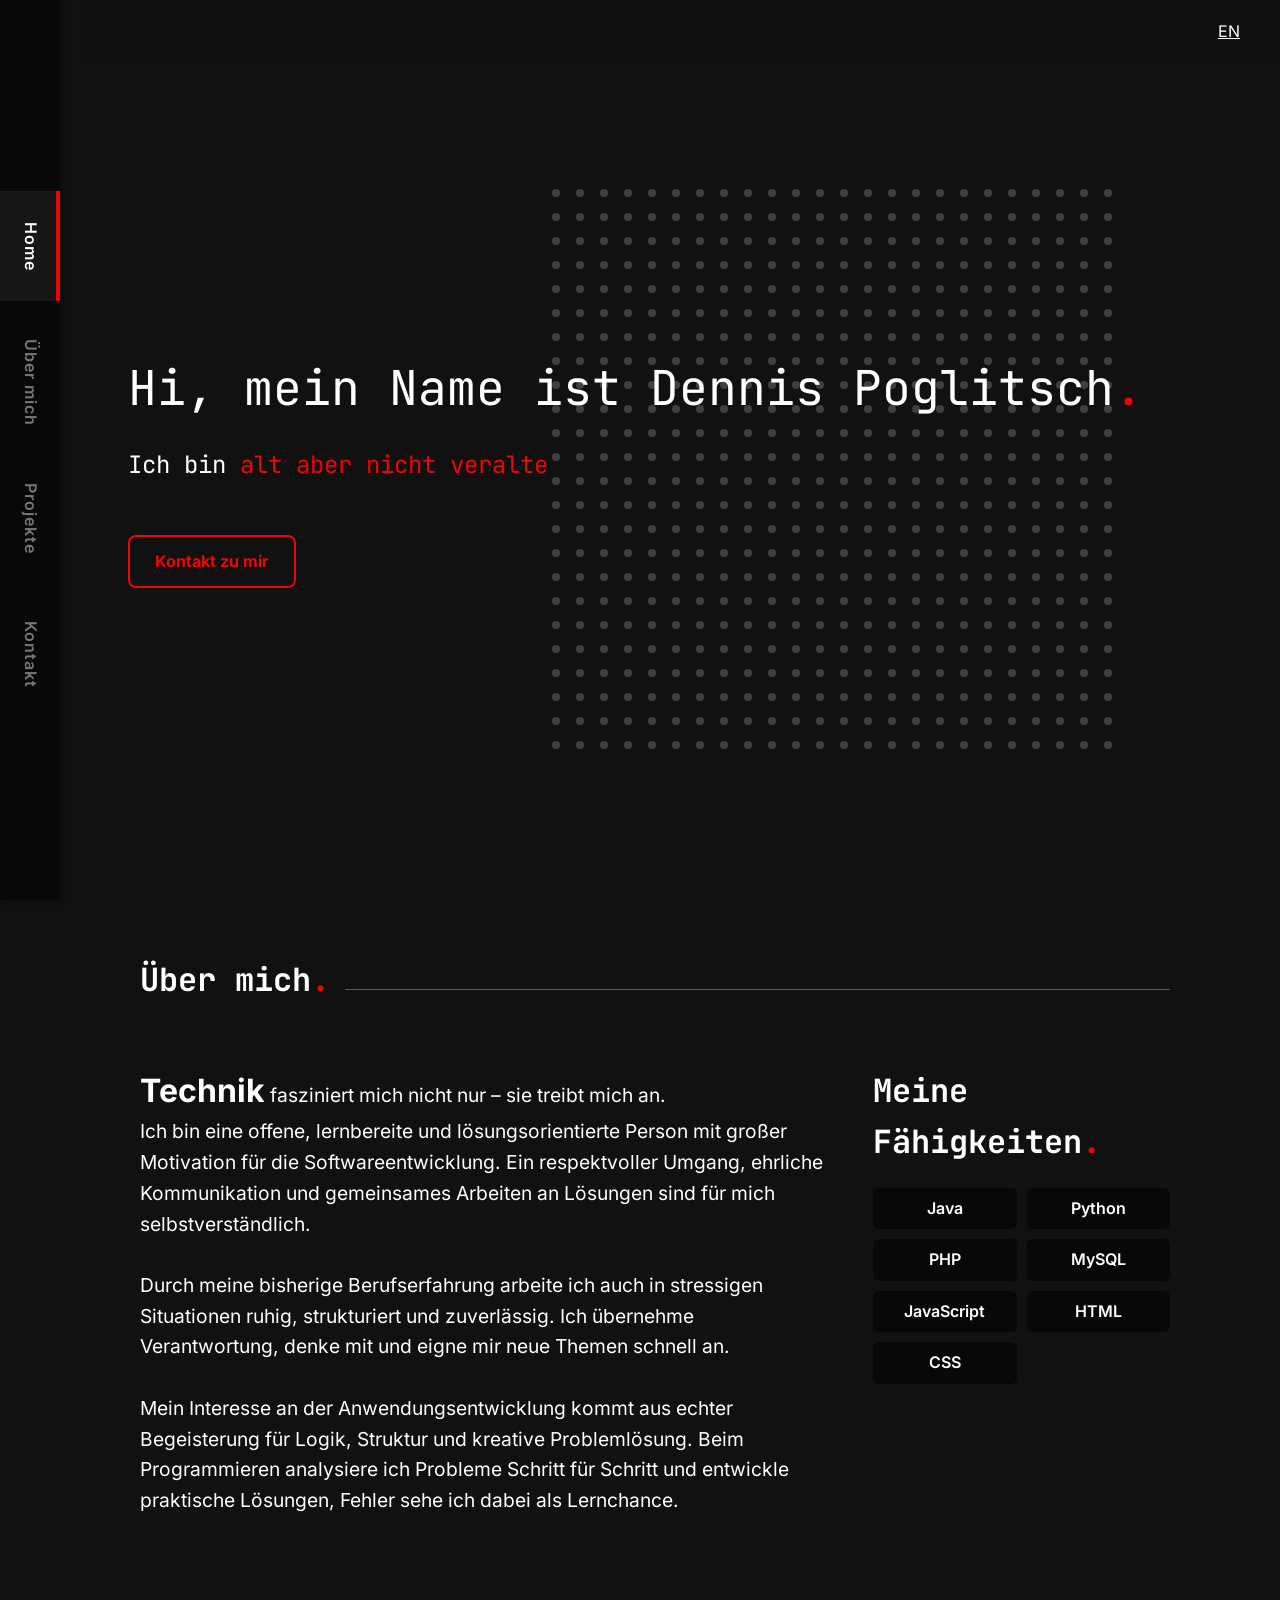
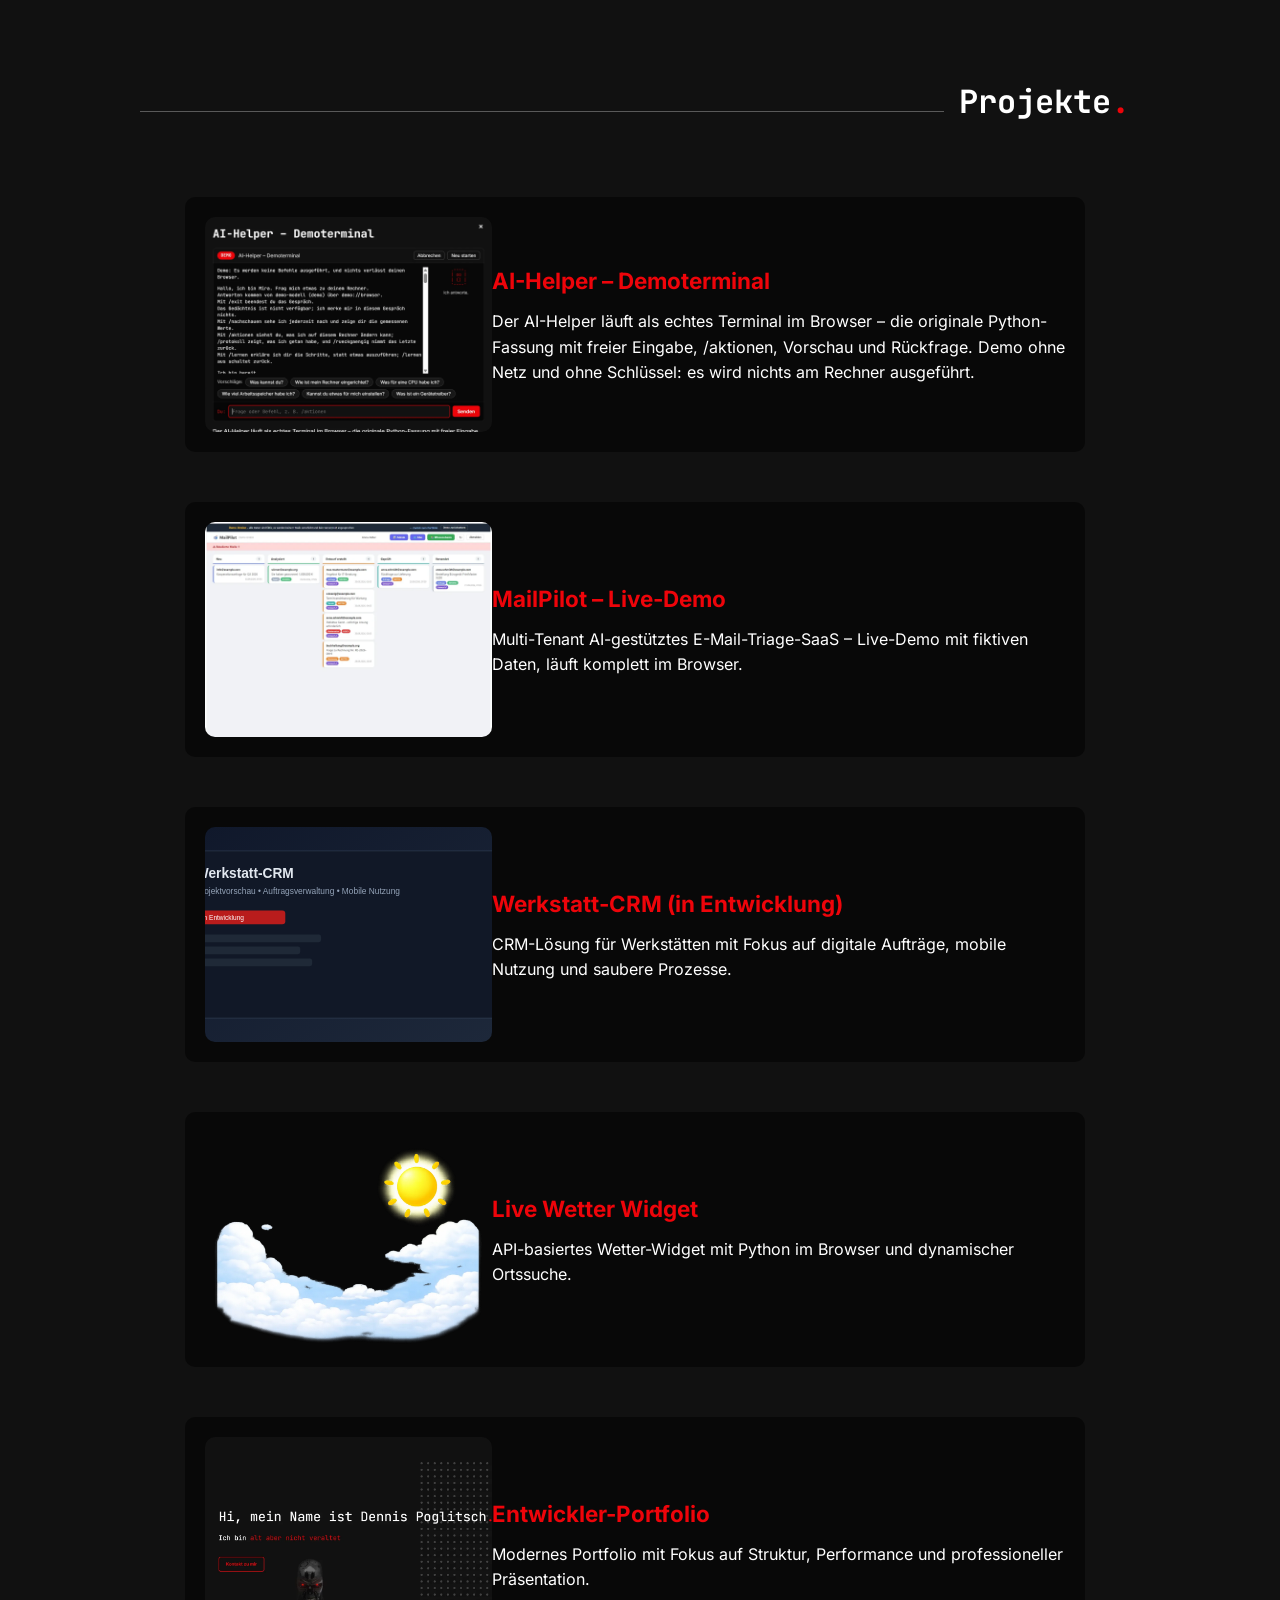
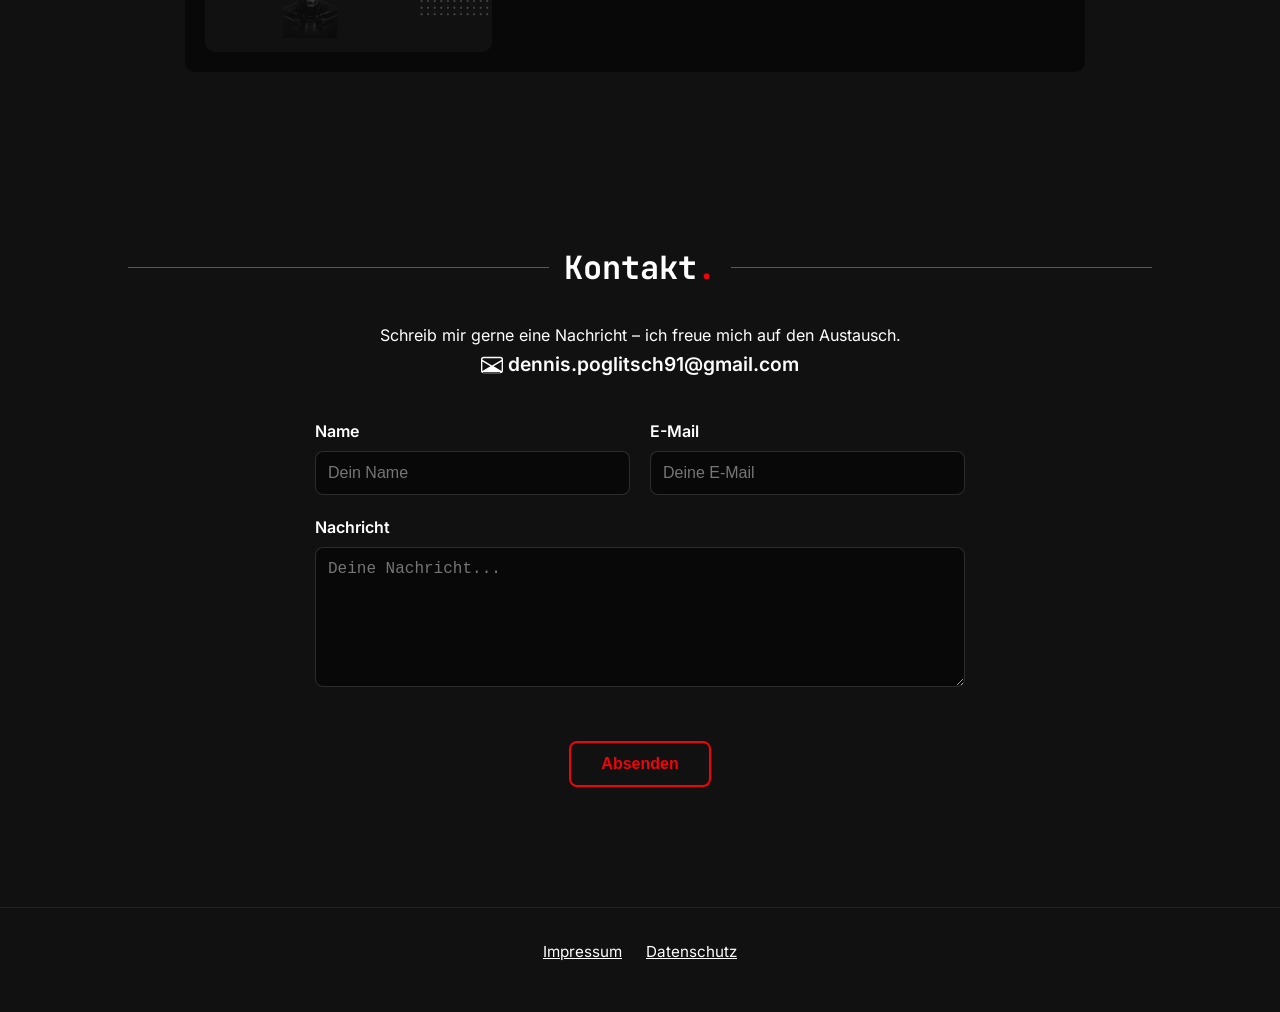
==== commit 0feb1137: "Projektkarten neu geordnet: AI-Helper zuerst, dann MailPilot, CRM, Wetter, Portfolio" ====
--- a/index.html
+++ b/index.html
@@ -171,6 +171,31 @@
         </div>
         <div class="projekte_list_wrapper">
           <div class="projekte_list">
+            <!-- AI-Helper – Demoterminal (erstes Projekt; Demo-Ordner ai-helper-demo/; Kartenbild = Abzug des laufenden
+                 Terminals, Slice 61) -->
+            <div class="projekt" role="button" tabindex="0" aria-haspopup="dialog" data-i18n-desc="project-desc-ai-helper" data-desc="Der AI-Helper läuft als echtes Terminal im Browser – die originale Python-Fassung mit freier Eingabe, /aktionen, Vorschau und Rückfrage. Demo ohne Netz und ohne Schlüssel: es wird nichts am Rechner ausgeführt." data-tech="Python, PyScript/Pyodide, Terminal-UI, LLM-Anbindung, i18n" data-link="ai-helper-demo/" data-project="ai-helper" data-modal-img1="images/ai-helper.webp">
+              <div class="projekt_content">
+                <div class="reveal">
+                  <span class="reveal_content"><img src="images/ai-helper.webp"
+                      alt="AI-Helper – Demoterminal: Abzug des laufenden Terminals im Modal – Demo-Abzeichen, Begrüßung, Figur und Vorschlags-Knöpfe" width="1200" height="900" loading="lazy" decoding="async"></span>
+                </div>
+                <div class="projekt_text_wrapper">
+                  <h4 class="projekt_titel reveal">
+                    <span class="reveal_content" data-i18n="project-ai-helper">AI-Helper – Demoterminal</span>
+                  </h4>
+                  <div class="projekt_beschreibung">
+                    <p class="reveal">
+                      <span class="reveal_content" data-i18n="project-desc-ai-helper">
+                        Der AI-Helper läuft als echtes Terminal im Browser – die originale Python-Fassung mit freier
+                        Eingabe, /aktionen, Vorschau und Rückfrage. Demo ohne Netz und ohne Schlüssel:
+                        es wird nichts am Rechner ausgeführt.
+                      </span>
+                    </p>
+                  </div>
+                </div>
+              </div>
+            </div>
+            
             <!-- MailPilot – AI-gestützte E-Mail-Triage (mit Live-Demo in mailpilot-demo/) -->
             <div class="projekt" role="button" tabindex="0" aria-haspopup="dialog" data-i18n-desc="project-desc-mailpilot" data-desc="Multi-Tenant AI-gestütztes E-Mail-Triage- und Reply-Drafting-SaaS. Nutzt LLM-Klassifikation und RAG-basierte Antwortgenerierung für intelligentes E-Mail-Management. Live-Demo mit fiktiven Daten (mailpilot-demo/): läuft komplett im Browser, ohne Backend und ohne Server-Anfragen." data-tech="React, Spring Boot, PostgreSQL, OAuth2/IMAP, LLM-Klassifikation, RAG-basierte Antwortgenerierung" data-link="mailpilot-demo/" data-modal-img1="images/mailpilot-demo.webp">
               <div class="projekt_content">
@@ -193,7 +218,7 @@
               </div>
             </div>
             
-            <!-- Werkstatt-CRM als zweites Projekt -->
+            <!-- Werkstatt-CRM als drittes Projekt -->
             <div class="projekt" role="button" tabindex="0" aria-haspopup="dialog" data-i18n-desc="project-desc-crm" data-desc="Werkstatt-CRM als reales Praxisprojekt: digitale Auftragserfassung per PDF/Excel, strukturierte Verwaltung von Kunden- und Auftragsdaten, mobil nutzbares Interface und vorbereitete Monitoring-Bausteine für den Betrieb. Geplant mit Java-Backend und auf skalierbarem Hosting-Setup ausgelegt." data-tech="Java, Spring Boot, REST API, SQL, Monitoring, Responsive UI" data-link="" data-modal-img1="images/crm-projekt-placeholder.svg">
               <div class="projekt_content">
                 <div class="reveal">
@@ -215,7 +240,7 @@
               </div>
             </div>
             
-            <!-- Live Wetter Widget als drittes Projekt -->
+            <!-- Live Wetter Widget als viertes Projekt -->
             <div class="projekt" role="button" tabindex="0" aria-haspopup="dialog" data-i18n-desc="project-desc-weather" data-desc="Live-Wetter-Widget mit Python im Browser über PyScript. Wetterdaten werden live über die Open-Meteo APIs (Geocoding + Forecast) geladen und direkt im Modal aktualisiert. Zusätzlich kann der Standort dynamisch gesucht werden, ohne die Seite neu zu laden." data-tech="Python, PyScript, Open-Meteo API, HTML, CSS" data-link="https://open-meteo.com/" data-project="weather" data-modal-img1="images/wetter.webp">
               <div class="projekt_content">
                 <div class="reveal">
@@ -237,7 +262,7 @@
               </div>
             </div>
             
-            <!-- Interaktives Portfolio als viertes Projekt -->
+            <!-- Interaktives Portfolio als fuenftes Projekt -->
             <div class="projekt" role="button" tabindex="0" aria-haspopup="dialog" data-i18n-desc="project-desc-portfolio" data-desc="Interaktives Entwickler-Portfolio mit klarem Fokus auf Performance, Lesbarkeit und Benutzerführung. Umgesetzt mit modularer Frontend-Architektur, Canvas-Animationen, Scroll-Observer und dynamischem Projekt-Modal. Das Kontaktformular läuft über EmailJS inklusive Spam-Schutz." data-tech="HTML, CSS, JavaScript, EmailJS, UX" data-link="stoerni.github.io" data-modal-img1="images/portfolio.webp">
               <div class="projekt_content">
                 <div class="reveal">
@@ -252,30 +277,6 @@
                     <p class="reveal">
                       <span class="reveal_content" data-i18n="project-desc-portfolio">
                         Modernes Portfolio mit Fokus auf Struktur, Performance und professioneller Präsentation.
-                      </span>
-                    </p>
-                  </div>
-                </div>
-              </div>
-            </div>
-            <!-- AI-Helper – Demoterminal (Demo-Ordner ai-helper-demo/; Kartenbild = Abzug des laufenden
-                 Terminals, Slice 61) -->
-            <div class="projekt" role="button" tabindex="0" aria-haspopup="dialog" data-i18n-desc="project-desc-ai-helper" data-desc="Der AI-Helper läuft als echtes Terminal im Browser – die originale Python-Fassung mit freier Eingabe, /aktionen, Vorschau und Rückfrage. Demo ohne Netz und ohne Schlüssel: es wird nichts am Rechner ausgeführt." data-tech="Python, PyScript/Pyodide, Terminal-UI, LLM-Anbindung, i18n" data-link="ai-helper-demo/" data-project="ai-helper" data-modal-img1="images/ai-helper.webp">
-              <div class="projekt_content">
-                <div class="reveal">
-                  <span class="reveal_content"><img src="images/ai-helper.webp"
-                      alt="AI-Helper – Demoterminal: Abzug des laufenden Terminals im Modal – Demo-Abzeichen, Begrüßung, Figur und Vorschlags-Knöpfe" width="1200" height="900" loading="lazy" decoding="async"></span>
-                </div>
-                <div class="projekt_text_wrapper">
-                  <h4 class="projekt_titel reveal">
-                    <span class="reveal_content" data-i18n="project-ai-helper">AI-Helper – Demoterminal</span>
-                  </h4>
-                  <div class="projekt_beschreibung">
-                    <p class="reveal">
-                      <span class="reveal_content" data-i18n="project-desc-ai-helper">
-                        Der AI-Helper läuft als echtes Terminal im Browser – die originale Python-Fassung mit freier
-                        Eingabe, /aktionen, Vorschau und Rückfrage. Demo ohne Netz und ohne Schlüssel:
-                        es wird nichts am Rechner ausgeführt.
                       </span>
                     </p>
                   </div>
